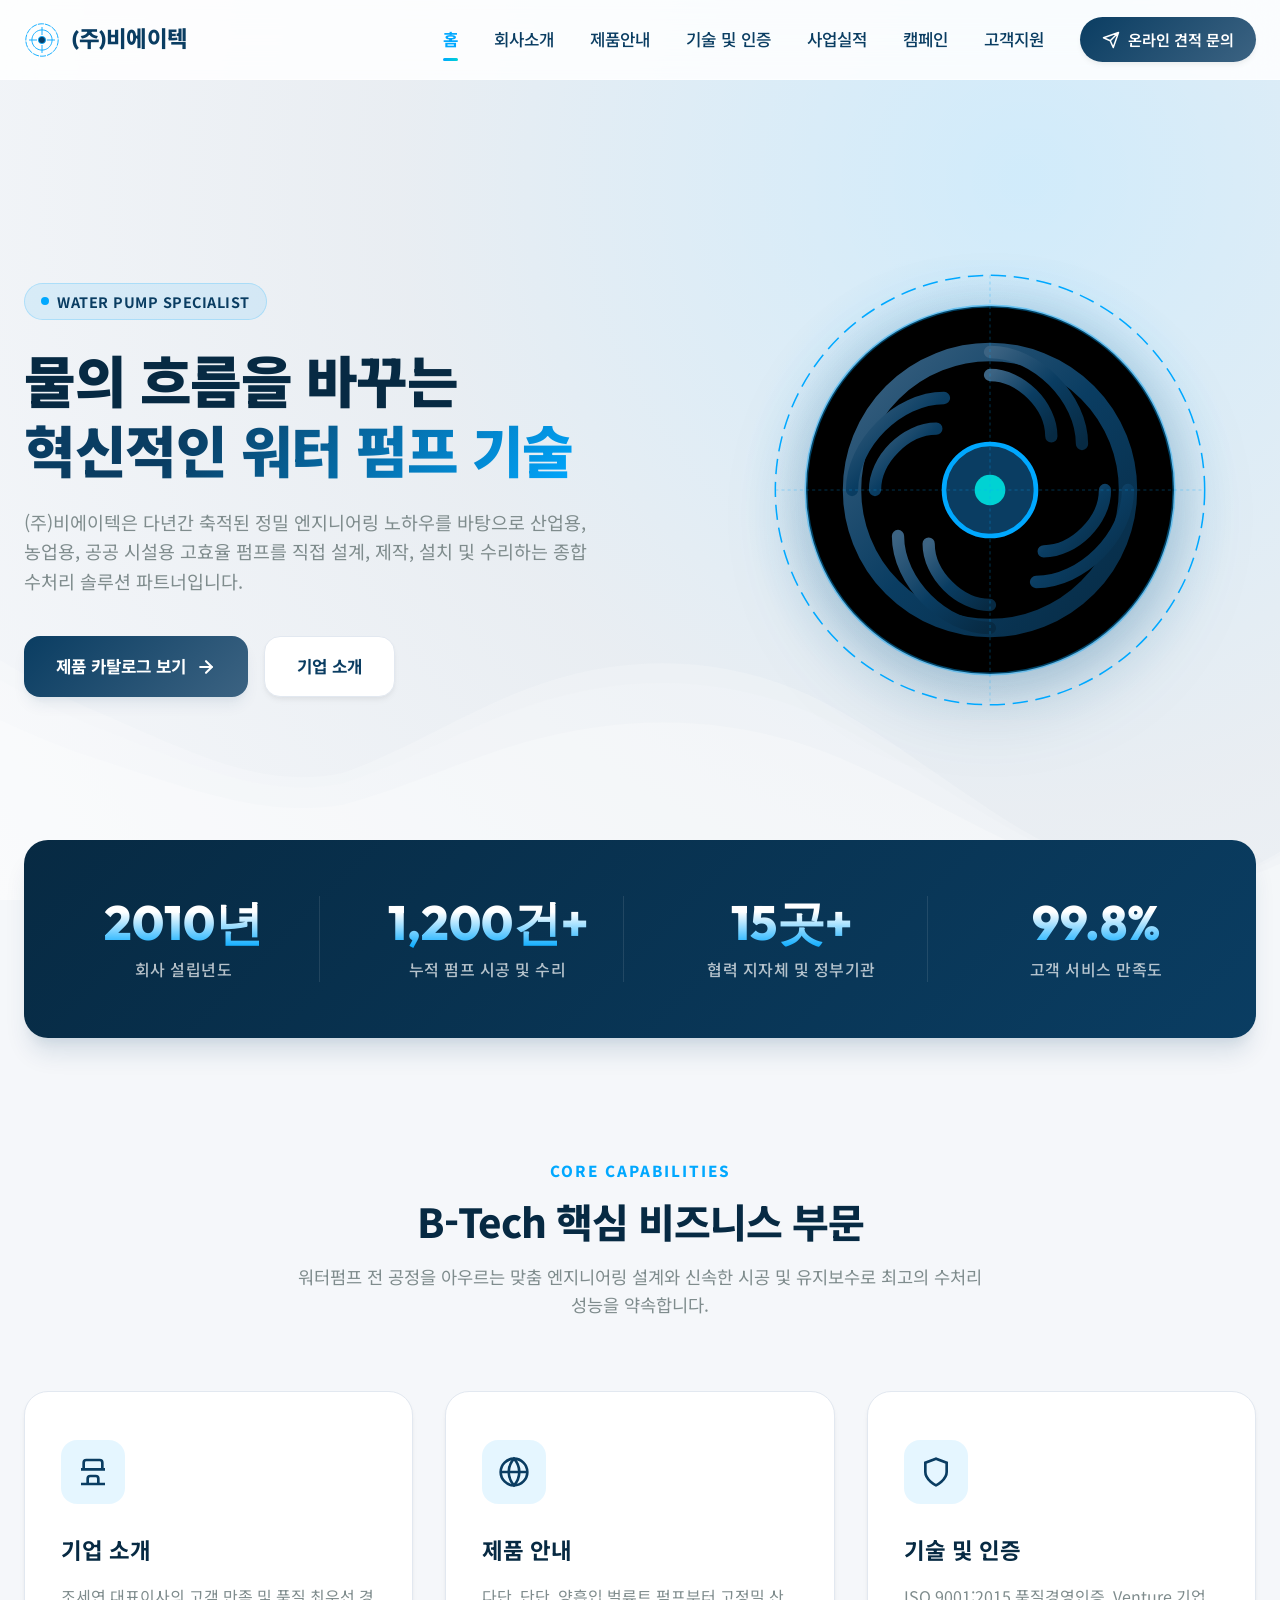
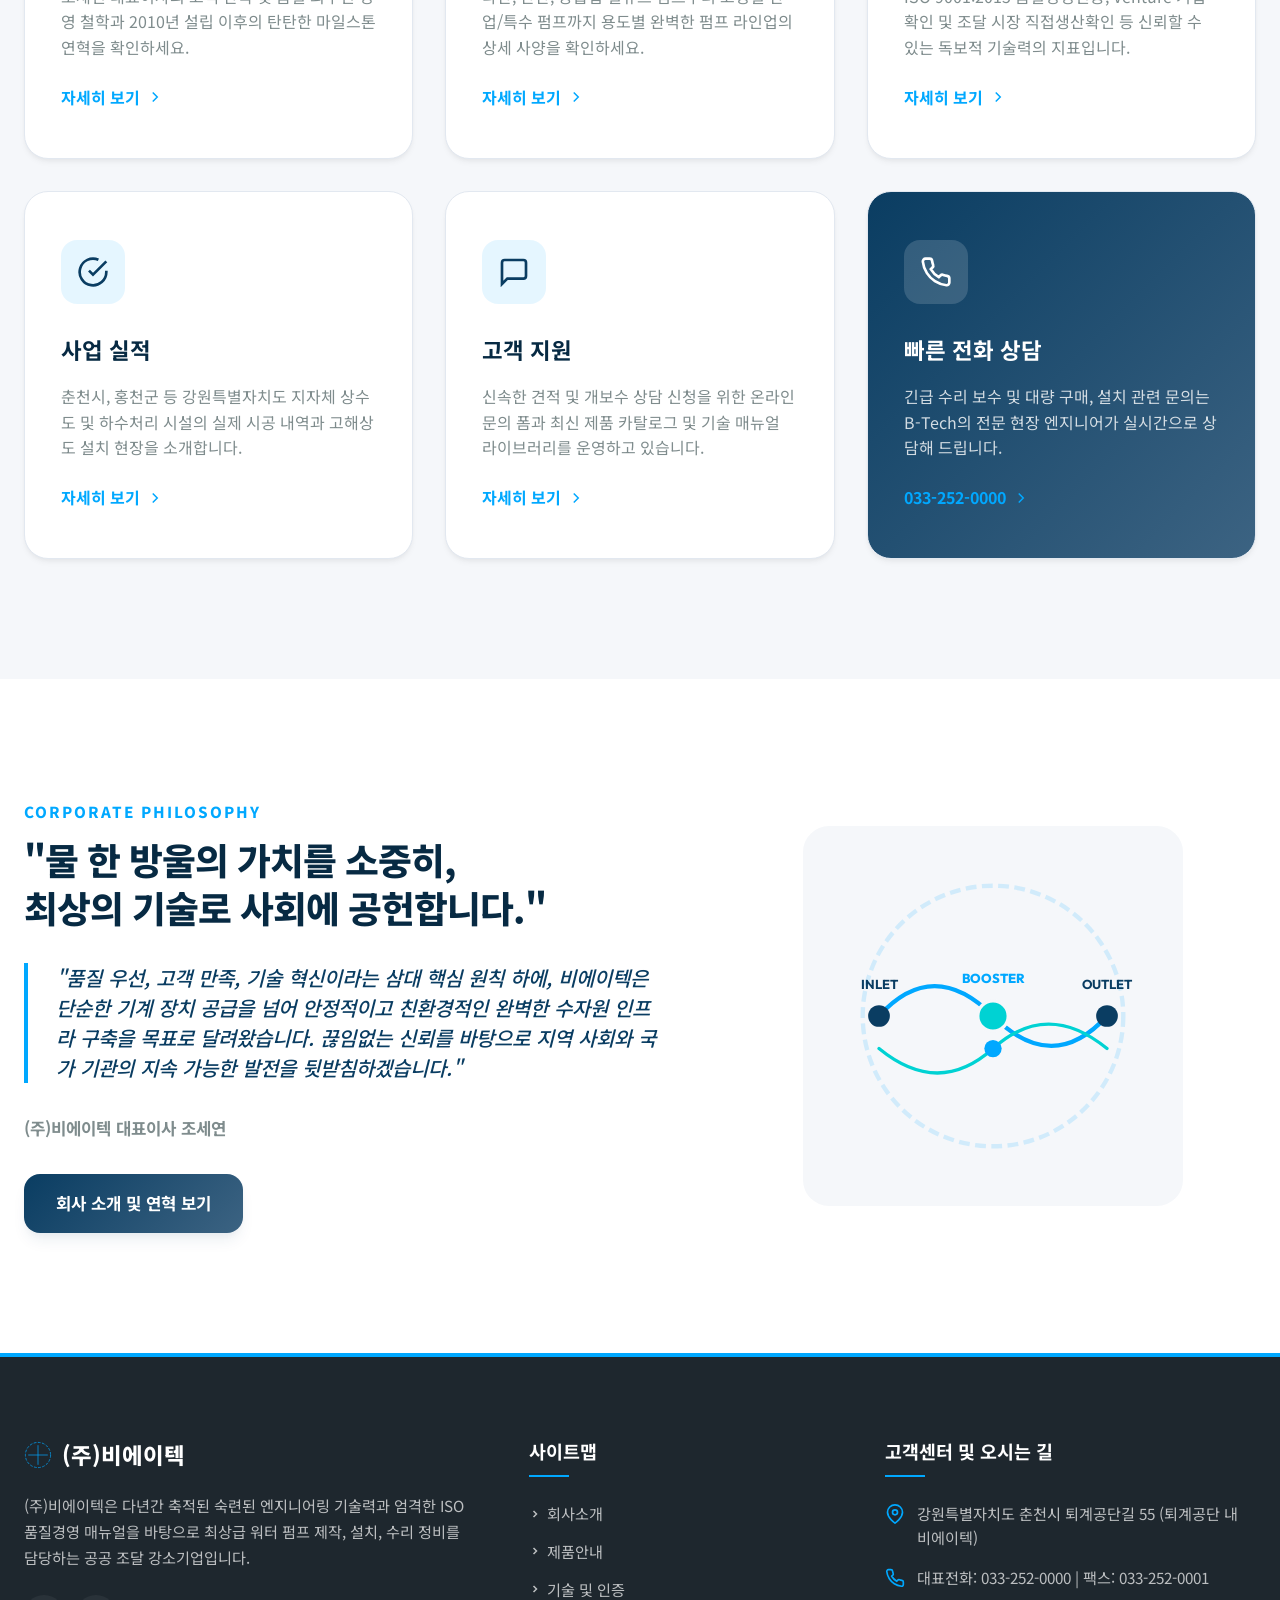
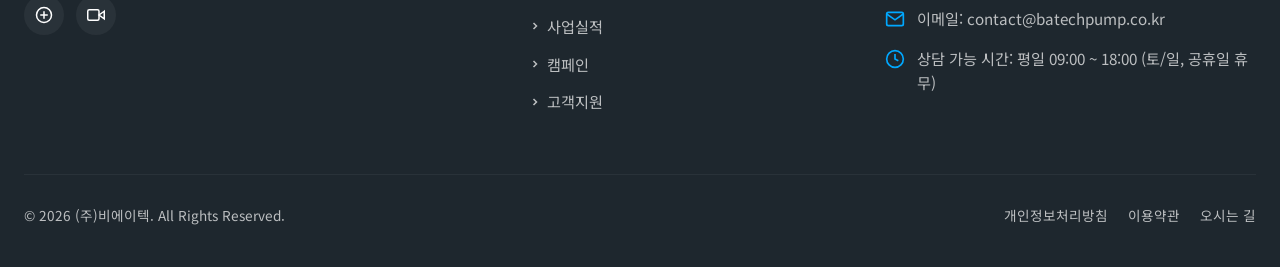
==== index.html @ 11fe3d8a "커밋" ====
<!DOCTYPE html>
<html lang="ko">
<head>
  <meta charset="UTF-8">
  <meta name="viewport" content="width=device-width, initial-scale=1.0">
  <meta name="description" content="(주)비에이텍은 워터펌프 제작, 설치, 수리 전문 기업입니다. 춘천 퇴계공단에 위치하며 최고의 기술력으로 공공기관 및 대기업에 납품합니다.">
  <title>(주)비에이텍 - 워터펌프 전문 제조, 설치 및 수리</title>
  <link rel="stylesheet" href="style.css">
  <script src="script.js" defer></script>
</head>
<body>

  <!-- --- Header / Navigation --- -->
  <header class="header" id="main-header">
    <div class="nav-container">
      <a href="index.html" class="logo" id="header-logo">
        <svg viewBox="0 0 100 100" aria-hidden="true">
          <circle cx="50" cy="50" r="45" stroke-dasharray="15 5" />
          <circle cx="50" cy="50" r="28" stroke-dasharray="5 2" />
          <path d="M50,15 L50,35 M50,65 L50,85 M15,50 L35,50 M65,50 L85,50" />
          <circle cx="50" cy="50" r="10" fill="currentColor" />
        </svg>
        <span>(주)비에이텍</span>
      </a>
      
      <nav class="nav-menu" id="header-nav-menu">
        <div class="nav-item active"><a href="index.html" class="nav-link" id="nav-home">홈</a></div>
        <div class="nav-item"><a href="company.html" class="nav-link" id="nav-company">회사소개</a></div>
        <div class="nav-item"><a href="products.html" class="nav-link" id="nav-products">제품안내</a></div>
        <div class="nav-item"><a href="technology.html" class="nav-link" id="nav-tech">기술 및 인증</a></div>
        <div class="nav-item"><a href="performance.html" class="nav-link" id="nav-perf">사업실적</a></div>
        <div class="nav-item"><a href="campaign.html" class="nav-link" id="nav-campaign">캠페인</a></div>
        <div class="nav-item"><a href="support.html" class="nav-link" id="nav-support">고객지원</a></div>
        <a href="support.html#inquiry-form-section" class="nav-cta" id="nav-cta-btn">
          <svg viewBox="0 0 24 24" width="18" height="18" fill="none" stroke="currentColor" stroke-width="2" stroke-linecap="round" stroke-linejoin="round"><path d="M22 2L11 13M22 2l-7 20-4-9-9-4 20-7z"/></svg>
          온라인 견적 문의
        </a>
      </nav>

      <button class="menu-toggle" aria-label="메뉴 열기/닫기" id="hamburger-menu">
        <span></span>
        <span></span>
        <span></span>
      </button>
    </div>
  </header>

  <!-- --- Hero Section --- -->
  <section class="hero" id="hero-banner">
    <div class="hero-bg-waves">
      <div class="wave wave1"></div>
      <div class="wave wave2"></div>
      <div class="wave wave3"></div>
    </div>
    
    <div class="hero-container">
      <div class="hero-content">
        <span class="hero-tag" id="hero-badge">Water Pump Specialist</span>
        <h1 class="hero-title" id="hero-heading">
          물의 흐름을 바꾸는<br>
          <span>혁신적인 워터 펌프 기술</span>
        </h1>
        <p class="hero-desc" id="hero-description">
          (주)비에이텍은 다년간 축적된 정밀 엔지니어링 노하우를 바탕으로 산업용, 농업용, 공공 시설용 고효율 펌프를 직접 설계, 제작, 설치 및 수리하는 종합 수처리 솔루션 파트너입니다.
        </p>
        <div class="hero-buttons">
          <a href="products.html" class="btn btn-primary" id="hero-btn-products">
            제품 카탈로그 보기
            <svg viewBox="0 0 24 24" width="20" height="20" fill="none" stroke="currentColor" stroke-width="2.5" stroke-linecap="round" stroke-linejoin="round"><line x1="5" y1="12" x2="19" y2="12"/><polyline points="12 5 19 12 12 19"/></svg>
          </a>
          <a href="company.html" class="btn btn-secondary" id="hero-btn-company">기업 소개</a>
        </div>
      </div>
      
      <div class="hero-image">
        <div class="hero-image-glow"></div>
        <!-- Premium Stylized SVG Technical Drawing of a Turbine Pump Impeller -->
        <svg class="hero-pump-3d" viewBox="0 0 300 300" id="hero-turbine-svg" aria-label="터빈 펌프 임펠러 설계도">
          <defs>
            <radialGradient id="grad1" cx="50%" cy="50%" r="50%">
              <stop offset="0%" stop-color="#00A8FF" stop-opacity="0.3" />
              <stop offset="70%" stop-color="#0A3D62" stop-opacity="0.1" />
              <stop offset="100%" stop-color="#0A3D62" stop-opacity="0" />
            </radialGradient>
            <linearGradient id="metal-grad" x1="0%" y1="0%" x2="100%" y2="100%">
              <stop offset="0%" stop-color="#3C6382" />
              <stop offset="50%" stop-color="#0A3D62" />
              <stop offset="100%" stop-color="#072A43" />
            </linearGradient>
          </defs>
          <circle cx="150" cy="150" r="140" fill="url(#grad1)" stroke="#00A8FF" stroke-width="1" stroke-dasharray="10 5" />
          <circle cx="150" cy="150" r="120" stroke="rgba(0, 168, 255, 0.4)" stroke-width="2" />
          <circle cx="150" cy="150" r="90" fill="none" stroke="url(#metal-grad)" stroke-width="12" />
          <!-- Impeller Blades -->
          <g id="blades" stroke="url(#metal-grad)" stroke-width="8" stroke-linecap="round" fill="none">
            <path d="M150,60 C180,60 210,90 210,120" />
            <path d="M240,150 C240,180 210,210 180,210" />
            <path d="M150,240 C120,240 90,210 90,180" />
            <path d="M60,150 C60,120 90,90 120,90" />
            
            <path d="M150,75 C170,75 190,95 190,115" />
            <path d="M225,150 C225,170 205,190 185,190" />
            <path d="M150,225 C130,225 110,205 110,185" />
            <path d="M75,150 C75,130 95,110 115,110" />
          </g>
          <!-- Center Shaft -->
          <circle cx="150" cy="150" r="30" fill="#0A3D62" stroke="#00A8FF" stroke-width="3" />
          <circle cx="150" cy="150" r="10" fill="#00D2D3" />
          <!-- Tech grids overlay -->
          <line x1="10" y1="150" x2="290" y2="150" stroke="rgba(0, 168, 255, 0.2)" stroke-width="1" stroke-dasharray="2 2" />
          <line x1="150" y1="10" x2="150" y2="290" stroke="rgba(0, 168, 255, 0.2)" stroke-width="1" stroke-dasharray="2 2" />
        </svg>
      </div>
    </div>
  </section>

  <!-- --- Stats Bar --- -->
  <section class="container" style="position: relative; z-index: 20;" id="stats-section">
    <div class="stats-bar" id="stats-highlight-bar">
      <div class="stat-item">
        <div class="stat-number">2010년</div>
        <div class="stat-label">회사 설립년도</div>
      </div>
      <div class="stat-item">
        <div class="stat-number">1,200건+</div>
        <div class="stat-label">누적 펌프 시공 및 수리</div>
      </div>
      <div class="stat-item">
        <div class="stat-number">15곳+</div>
        <div class="stat-label">협력 지자체 및 정부기관</div>
      </div>
      <div class="stat-item">
        <div class="stat-number">99.8%</div>
        <div class="stat-label">고객 서비스 만족도</div>
      </div>
    </div>
  </section>

  <!-- --- Services Highlight Section --- -->
  <section class="section section-light" id="services-highlight">
    <div class="container">
      <div class="section-header">
        <span class="section-subtitle" id="services-subtitle">Core Capabilities</span>
        <h2 class="section-title" id="services-title">B-Tech 핵심 비즈니스 부문</h2>
        <p class="section-desc" id="services-desc">워터펌프 전 공정을 아우르는 맞춤 엔지니어링 설계와 신속한 시공 및 유지보수로 최고의 수처리 성능을 약속합니다.</p>
      </div>
      
      <div class="feature-grid" id="services-grid">
        <!-- Feature 1: Company -->
        <div class="feature-card" id="feat-company">
          <div class="feature-icon-wrapper">
            <svg viewBox="0 0 24 24"><path d="M3 21h18M3 10h18M5 10V5a2 2 0 0 1 2-2h10a2 2 0 0 1 2 2v5M8 21v-4a2 2 0 0 1 2-2h4a2 2 0 0 1 2 2v4"/></svg>
          </div>
          <h3 class="feature-card-title">기업 소개</h3>
          <p class="feature-card-desc">조세연 대표이사의 고객 만족 및 품질 최우선 경영 철학과 2010년 설립 이후의 탄탄한 마일스톤 연혁을 확인하세요.</p>
          <a href="company.html" class="feature-card-link">자세히 보기 <svg viewBox="0 0 24 24"><polyline points="9 18 15 12 9 6"/></svg></a>
        </div>

        <!-- Feature 2: Products -->
        <div class="feature-card" id="feat-products">
          <div class="feature-icon-wrapper">
            <svg viewBox="0 0 24 24"><circle cx="12" cy="12" r="10"/><path d="M12 2a15.3 15.3 0 0 1 4 10 15.3 15.3 0 0 1-4 10 15.3 15.3 0 0 1-4-10 15.3 15.3 0 0 1 4-10zM2 12h20"/></svg>
          </div>
          <h3 class="feature-card-title">제품 안내</h3>
          <p class="feature-card-desc">다단, 단단, 양흡입 벌류트 펌프부터 고정밀 산업/특수 펌프까지 용도별 완벽한 펌프 라인업의 상세 사양을 확인하세요.</p>
          <a href="products.html" class="feature-card-link">자세히 보기 <svg viewBox="0 0 24 24"><polyline points="9 18 15 12 9 6"/></svg></a>
        </div>

        <!-- Feature 3: Technology -->
        <div class="feature-card" id="feat-tech">
          <div class="feature-icon-wrapper">
            <svg viewBox="0 0 24 24"><path d="M12 22s8-4 8-10V5l-8-3-8 3v7c0 6 8 10 8 10z"/></svg>
          </div>
          <h3 class="feature-card-title">기술 및 인증</h3>
          <p class="feature-card-desc">ISO 9001:2015 품질경영인증, Venture 기업 확인 및 조달 시장 직접생산확인 등 신뢰할 수 있는 독보적 기술력의 지표입니다.</p>
          <a href="technology.html" class="feature-card-link">자세히 보기 <svg viewBox="0 0 24 24"><polyline points="9 18 15 12 9 6"/></svg></a>
        </div>

        <!-- Feature 4: Performance -->
        <div class="feature-card" id="feat-perf">
          <div class="feature-icon-wrapper">
            <svg viewBox="0 0 24 24"><path d="M22 11.08V12a10 10 0 1 1-5.93-9.14"/><polyline points="22 4 12 14.01 9 11.01"/></svg>
          </div>
          <h3 class="feature-card-title">사업 실적</h3>
          <p class="feature-card-desc">춘천시, 홍천군 등 강원특별자치도 지자체 상수도 및 하수처리 시설의 실제 시공 내역과 고해상도 설치 현장을 소개합니다.</p>
          <a href="performance.html" class="feature-card-link">자세히 보기 <svg viewBox="0 0 24 24"><polyline points="9 18 15 12 9 6"/></svg></a>
        </div>

        <!-- Feature 5: Support -->
        <div class="feature-card" id="feat-support">
          <div class="feature-icon-wrapper">
            <svg viewBox="0 0 24 24"><path d="M21 15a2 2 0 0 1-2 2H7l-4 4V5a2 2 0 0 1 2-2h14a2 2 0 0 1 2 2z"/></svg>
          </div>
          <h3 class="feature-card-title">고객 지원</h3>
          <p class="feature-card-desc">신속한 견적 및 개보수 상담 신청을 위한 온라인 문의 폼과 최신 제품 카탈로그 및 기술 매뉴얼 라이브러리를 운영하고 있습니다.</p>
          <a href="support.html" class="feature-card-link">자세히 보기 <svg viewBox="0 0 24 24"><polyline points="9 18 15 12 9 6"/></svg></a>
        </div>

        <!-- Feature 6: Quick Call -->
        <div class="feature-card" style="background: linear-gradient(135deg, var(--primary-color) 0%, var(--primary-light) 100%); color: var(--text-light);" id="feat-quick-call">
          <div class="feature-icon-wrapper" style="background-color: rgba(255, 255, 255, 0.15); color: var(--text-light);">
            <svg viewBox="0 0 24 24"><path d="M22 16.92v3a2 2 0 0 1-2.18 2 19.79 19.79 0 0 1-8.63-3.07 19.5 19.5 0 0 1-6-6 19.79 19.79 0 0 1-3.07-8.67A2 2 0 0 1 4.11 2h3a2 2 0 0 1 2 1.72 12.84 12.84 0 0 0 .7 2.81 2 2 0 0 1-.45 2.11L8.09 9.91a16 16 0 0 0 6 6l1.27-1.27a2 2 0 0 1 2.11-.45 12.84 12.84 0 0 0 2.81.7A2 2 0 0 1 22 16.92z"/></svg>
          </div>
          <h3 class="feature-card-title" style="color: var(--text-light);">빠른 전화 상담</h3>
          <p class="feature-card-desc" style="color: rgba(255, 255, 255, 0.8);">긴급 수리 보수 및 대량 구매, 설치 관련 문의는 B-Tech의 전문 현장 엔지니어가 실시간으로 상담해 드립니다.</p>
          <a href="tel:033-252-0000" class="feature-card-link" style="color: var(--accent-color);">033-252-0000 <svg viewBox="0 0 24 24"><polyline points="9 18 15 12 9 6"/></svg></a>
        </div>
      </div>
    </div>
  </section>

  <!-- --- Corporate Philosophy Banner --- -->
  <section class="section section-white" id="philosophy-section">
    <div class="container">
      <div class="company-intro-grid">
        <div class="intro-content">
          <span class="section-subtitle" style="text-align: left;" id="philosophy-subtitle">Corporate Philosophy</span>
          <h2 class="section-title" style="text-align: left; font-size: 2.3rem; margin-bottom: 24px;" id="philosophy-title">
            "물 한 방울의 가치를 소중히,<br>최상의 기술로 사회에 공헌합니다."
          </h2>
          <p class="ceo-message" id="philosophy-quote">
            "품질 우선, 고객 만족, 기술 혁신이라는 삼대 핵심 원칙 하에, 비에이텍은 단순한 기계 장치 공급을 넘어 안정적이고 친환경적인 완벽한 수자원 인프라 구축을 목표로 달려왔습니다. 끊임없는 신뢰를 바탕으로 지역 사회와 국가 기관의 지속 가능한 발전을 뒷받침하겠습니다."
          </p>
          <p style="color: var(--text-muted); font-size: 1.05rem; margin-bottom: 32px;" id="philosophy-author">
            <strong>(주)비에이텍 대표이사 조세연</strong>
          </p>
          <a href="company.html" class="btn btn-primary" id="philosophy-btn">회사 소개 및 연혁 보기</a>
        </div>
        <div class="intro-visual" style="display: flex; justify-content: center; position: relative;">
          <!-- Stylized Water Treatment Diagram -->
          <svg viewBox="0 0 350 350" style="width: 100%; max-width: 380px; height: auto;" id="philosophy-visual-svg">
            <rect width="350" height="350" rx="24" fill="var(--bg-color)" />
            <circle cx="175" cy="175" r="120" fill="none" stroke="rgba(0, 168, 255, 0.15)" stroke-width="4" stroke-dasharray="10 5" />
            
            <!-- Custom Fluid SVG nodes showing water flow -->
            <path d="M70,175 Q120,120 175,175 T280,175" fill="none" stroke="var(--accent-color)" stroke-width="4" stroke-linecap="round" />
            <path d="M70,205 Q125,250 175,205 T280,205" fill="none" stroke="var(--secondary-color)" stroke-width="3" stroke-linecap="round" />
            
            <!-- Nodes representing Water cycle and Pressure system -->
            <circle cx="70" cy="175" r="10" fill="var(--primary-color)" />
            <circle cx="175" cy="175" r="14" fill="#00D2D3" stroke="var(--bg-color)" stroke-width="3" />
            <circle cx="280" cy="175" r="10" fill="var(--primary-color)" />
            <circle cx="175" cy="205" r="8" fill="var(--accent-color)" />

            <!-- Labels in graphic -->
            <text x="70" y="150" font-family="'Outfit', sans-serif" font-size="12" fill="var(--primary-color)" font-weight="700" text-anchor="middle">INLET</text>
            <text x="175" y="145" font-family="'Outfit', sans-serif" font-size="12" fill="var(--accent-color)" font-weight="800" text-anchor="middle">BOOSTER</text>
            <text x="280" y="150" font-family="'Outfit', sans-serif" font-size="12" fill="var(--primary-color)" font-weight="700" text-anchor="middle">OUTLET</text>
          </svg>
        </div>
      </div>
    </div>
  </section>

  <!-- --- Footer --- -->
  <footer class="footer" id="main-footer">
    <div class="container">
      <div class="footer-grid">
        <!-- Col 1: About B-Tech -->
        <div class="footer-info-col" id="footer-about">
          <h3>
            <svg viewBox="0 0 100 100">
              <circle cx="50" cy="50" r="45" stroke-dasharray="10 5" />
              <path d="M50,15 L50,85 M15,50 L85,50" />
            </svg>
            (주)비에이텍
          </h3>
          <p>
            (주)비에이텍은 다년간 축적된 숙련된 엔지니어링 기술력과 엄격한 ISO 품질경영 매뉴얼을 바탕으로 최상급 워터 펌프 제작, 설치, 수리 정비를 담당하는 공공 조달 강소기업입니다.
          </p>
          <div class="footer-socials" id="footer-social-links">
            <a href="#" class="footer-social-btn" aria-label="블로그"><svg viewBox="0 0 24 24"><path d="M2 12a10 10 0 1 1 10 10A10 10 0 0 1 2 12zm10-5v10m-5-5h10"/></svg></a>
            <a href="#" class="footer-social-btn" aria-label="유튜브"><svg viewBox="0 0 24 24"><polygon points="23 7 16 12 23 17 23 7"/><rect x="1" y="5" width="15" height="14" rx="2" ry="2"/></svg></a>
          </div>
        </div>

        <!-- Col 2: Navigation Links -->
        <div class="footer-links-col" id="footer-sitemap">
          <h4>사이트맵</h4>
          <ul class="footer-links-list">
            <li><a href="company.html"><svg viewBox="0 0 24 24" width="12" height="12" fill="none" stroke="currentColor" stroke-width="3"><polyline points="9 18 15 12 9 6"/></svg>회사소개</a></li>
            <li><a href="products.html"><svg viewBox="0 0 24 24" width="12" height="12" fill="none" stroke="currentColor" stroke-width="3"><polyline points="9 18 15 12 9 6"/></svg>제품안내</a></li>
            <li><a href="technology.html"><svg viewBox="0 0 24 24" width="12" height="12" fill="none" stroke="currentColor" stroke-width="3"><polyline points="9 18 15 12 9 6"/></svg>기술 및 인증</a></li>
            <li><a href="performance.html"><svg viewBox="0 0 24 24" width="12" height="12" fill="none" stroke="currentColor" stroke-width="3"><polyline points="9 18 15 12 9 6"/></svg>사업실적</a></li>
            <li><a href="campaign.html"><svg viewBox="0 0 24 24" width="12" height="12" fill="none" stroke="currentColor" stroke-width="3"><polyline points="9 18 15 12 9 6"/></svg>캠페인</a></li>
            <li><a href="support.html"><svg viewBox="0 0 24 24" width="12" height="12" fill="none" stroke="currentColor" stroke-width="3"><polyline points="9 18 15 12 9 6"/></svg>고객지원</a></li>
          </ul>
        </div>

        <!-- Col 3: Contact Info -->
        <div class="footer-contact-col" id="footer-contact-details">
          <h4>고객센터 및 오시는 길</h4>
          <div class="footer-contact-details">
            <div class="footer-contact-item">
              <svg viewBox="0 0 24 24"><path d="M21 10c0 7-9 13-9 13s-9-6-9-13a9 9 0 0 1 18 0z"/><circle cx="12" cy="10" r="3"/></svg>
              <span>강원특별자치도 춘천시 퇴계공단길 55 (퇴계공단 내 비에이텍)</span>
            </div>
            <div class="footer-contact-item">
              <svg viewBox="0 0 24 24"><path d="M22 16.92v3a2 2 0 0 1-2.18 2 19.79 19.79 0 0 1-8.63-3.07 19.5 19.5 0 0 1-6-6 19.79 19.79 0 0 1-3.07-8.67A2 2 0 0 1 4.11 2h3a2 2 0 0 1 2 1.72 12.84 12.84 0 0 0 .7 2.81 2 2 0 0 1-.45 2.11L8.09 9.91a16 16 0 0 0 6 6l1.27-1.27a2 2 0 0 1 2.11-.45 12.84 12.84 0 0 0 2.81.7A2 2 0 0 1 22 16.92z"/></svg>
              <span>대표전화: 033-252-0000 | 팩스: 033-252-0001</span>
            </div>
            <div class="footer-contact-item">
              <svg viewBox="0 0 24 24"><path d="M4 4h16c1.1 0 2 .9 2 2v12c0 1.1-.9 2-2 2H4c-1.1 0-2-.9-2-2V6c0-1.1.9-2 2-2z"/><polyline points="22,6 12,13 2,6"/></svg>
              <span>이메일: contact@batechpump.co.kr</span>
            </div>
            <div class="footer-contact-item">
              <svg viewBox="0 0 24 24"><circle cx="12" cy="12" r="10"/><polyline points="12 6 12 12 16 14"/></svg>
              <span>상담 가능 시간: 평일 09:00 ~ 18:00 (토/일, 공휴일 휴무)</span>
            </div>
          </div>
        </div>
      </div>

      <div class="footer-bottom" id="footer-base">
        <div>&copy; 2026 (주)비에이텍. All Rights Reserved.</div>
        <div class="footer-bottom-links">
          <a href="#">개인정보처리방침</a>
          <a href="#">이용약관</a>
          <a href="company.html#location-section">오시는 길</a>
        </div>
      </div>
    </div>
  </footer>

</body>
</html>
---- style.css ----
@import url('https://fonts.googleapis.com/css2?family=Noto+Sans+KR:wght@300;400;500;700;900&family=Outfit:wght@300;400;500;600;700;800&display=swap');

/* --- Design Tokens --- */
:root {
  --primary-color: #0A3D62;      /* Deep Ocean Blue */
  --primary-light: #3C6382;      /* Calm Blue */
  --primary-dark: #072A43;       /* Midnight Abyss Blue */
  --accent-color: #00A8FF;       /* Electric Water Cyan */
  --accent-glow: rgba(0, 168, 255, 0.2);
  --secondary-color: #00D2D3;    /* Cool Turquoise */
  --bg-color: #F5F7FA;           /* Pure Soft Gray-White */
  --bg-white: #FFFFFF;
  --bg-dark: #1E272E;            /* Dark Slate Footer */
  --text-main: #2C3E50;          /* Deep Navy Text */
  --text-muted: #7F8C8D;         /* Slate Gray */
  --text-light: #FFFFFF;
  --border-color: #E2E8F0;       /* Soft border */
  
  --radius-sm: 8px;
  --radius-md: 16px;
  --radius-lg: 24px;
  --radius-full: 9999px;

  --shadow-sm: 0 4px 6px -1px rgba(0, 0, 0, 0.05), 0 2px 4px -1px rgba(0, 0, 0, 0.03);
  --shadow-md: 0 10px 15px -3px rgba(10, 61, 98, 0.08), 0 4px 6px -2px rgba(10, 61, 98, 0.04);
  --shadow-lg: 0 20px 25px -5px rgba(10, 61, 98, 0.12), 0 10px 10px -5px rgba(10, 61, 98, 0.06);
  --shadow-glow: 0 0 20px rgba(0, 168, 255, 0.4);

  --font-sans: 'Noto Sans KR', 'Outfit', -apple-system, BlinkMacSystemFont, "Segoe UI", Roboto, sans-serif;
  --transition-smooth: all 0.4s cubic-bezier(0.16, 1, 0.3, 1);
  --transition-fast: all 0.2s ease;
}

/* --- Base & Reset --- */
* {
  margin: 0;
  padding: 0;
  box-sizing: border-box;
}

html {
  scroll-behavior: smooth;
  font-size: 16px;
  -webkit-font-smoothing: antialiased;
}

body {
  font-family: var(--font-sans);
  background-color: var(--bg-color);
  color: var(--text-main);
  line-height: 1.6;
  overflow-x: hidden;
}

a {
  text-decoration: none;
  color: inherit;
  transition: var(--transition-fast);
}

button, input, select, textarea {
  font-family: inherit;
}

ul {
  list-style: none;
}

/* --- Header / Navigation --- */
.header {
  position: fixed;
  top: 0;
  left: 0;
  width: 100%;
  height: 80px;
  background-color: rgba(255, 255, 255, 0.85);
  backdrop-filter: blur(20px);
  -webkit-backdrop-filter: blur(20px);
  border-bottom: 1px solid rgba(255, 255, 255, 0.4);
  z-index: 1000;
  display: flex;
  align-items: center;
  transition: var(--transition-smooth);
}

.header.scrolled {
  height: 70px;
  background-color: rgba(255, 255, 255, 0.95);
  box-shadow: var(--shadow-sm);
  border-bottom-color: var(--border-color);
}

.nav-container {
  width: 100%;
  max-width: 1280px;
  margin: 0 auto;
  padding: 0 24px;
  display: flex;
  justify-content: space-between;
  align-items: center;
}

.logo {
  display: flex;
  align-items: center;
  gap: 12px;
  font-weight: 800;
  font-size: 1.4rem;
  color: var(--primary-color);
  font-family: 'Outfit', 'Noto Sans KR', sans-serif;
  letter-spacing: -0.5px;
}

.logo svg {
  width: 36px;
  height: 36px;
  fill: none;
  stroke: var(--accent-color);
  stroke-width: 2.5;
  stroke-linecap: round;
  stroke-linejoin: round;
  animation: rotateSlow 15s linear infinite;
}

@keyframes rotateSlow {
  0% { transform: rotate(0deg); }
  100% { transform: rotate(360deg); }
}

.nav-menu {
  display: flex;
  gap: 36px;
  align-items: center;
}

.nav-item {
  position: relative;
}

.nav-link {
  font-weight: 500;
  font-size: 1.05rem;
  color: var(--primary-color);
  padding: 8px 0;
  display: block;
}

.nav-link::after {
  content: '';
  position: absolute;
  bottom: 0;
  left: 0;
  width: 0;
  height: 3px;
  background: linear-gradient(90deg, var(--accent-color), var(--secondary-color));
  border-radius: var(--radius-full);
  transition: var(--transition-smooth);
}

.nav-link:hover {
  color: var(--accent-color);
}

.nav-link:hover::after,
.nav-item.active .nav-link::after {
  width: 100%;
}

.nav-item.active .nav-link {
  color: var(--accent-color);
  font-weight: 700;
}

.nav-cta {
  background: linear-gradient(135deg, var(--primary-color) 0%, var(--primary-light) 100%);
  color: var(--text-light);
  padding: 10px 22px;
  border-radius: var(--radius-full);
  font-weight: 600;
  font-size: 0.95rem;
  box-shadow: var(--shadow-sm);
  display: flex;
  align-items: center;
  gap: 8px;
}

.nav-cta:hover {
  background: linear-gradient(135deg, var(--accent-color) 0%, var(--secondary-color) 100%);
  box-shadow: var(--shadow-glow);
  transform: translateY(-2px);
}

.menu-toggle {
  display: none;
  background: none;
  border: none;
  cursor: pointer;
  width: 32px;
  height: 32px;
  position: relative;
  z-index: 1001;
}

.menu-toggle span {
  display: block;
  width: 100%;
  height: 3px;
  background-color: var(--primary-color);
  margin: 6px 0;
  transition: var(--transition-fast);
  border-radius: var(--radius-full);
}

/* --- Hero Banner Section --- */
.hero {
  position: relative;
  width: 100%;
  min-height: 100vh;
  padding-top: 80px;
  background: radial-gradient(circle at 80% 20%, rgba(0, 168, 255, 0.15) 0%, rgba(10, 61, 98, 0.05) 50%, var(--bg-color) 100%);
  display: flex;
  align-items: center;
  overflow: hidden;
}

.hero-bg-waves {
  position: absolute;
  bottom: 0;
  left: 0;
  width: 100%;
  height: 100%;
  z-index: 1;
  pointer-events: none;
  opacity: 0.6;
}

.wave {
  position: absolute;
  bottom: 0;
  left: 0;
  width: 200%;
  height: 200px;
  background: url("data:image/svg+xml,%3Csvg xmlns='http://www.w3.org/2000/svg' viewBox='0 0 1200 120' preserveAspectRatio='none'%3E%3Cpath d='M321.39,56.44c58-10.79,114.16-30.13,172-41.86,82.39-16.72,168.19-17.73,250.45-.39C823.78,31,906.67,72,985.66,92.83c70.05,18.48,146.53,26.09,214.34,3V120H0V0C26.9,8.75,57.05,18.3,90.3,25.79,177,45.42,244,65.34,321.39,56.44Z' fill='%23ffffff' opacity='0.7'/%3E%3C/svg%3E") repeat-x;
  background-size: 50% 100%;
  animation: waveAnimation 20s linear infinite;
}

.wave.wave1 {
  animation-duration: 25s;
  opacity: 0.5;
  height: 240px;
}

.wave.wave2 {
  animation-duration: 18s;
  animation-direction: reverse;
  opacity: 0.3;
  height: 220px;
}

.wave.wave3 {
  animation-duration: 12s;
  opacity: 0.8;
  height: 180px;
}

@keyframes waveAnimation {
  0% { transform: translateX(0); }
  100% { transform: translateX(-50%); }
}

.hero-container {
  width: 100%;
  max-width: 1280px;
  margin: 0 auto;
  padding: 40px 24px;
  display: grid;
  grid-template-columns: 1.1fr 0.9fr;
  align-items: center;
  gap: 48px;
  position: relative;
  z-index: 2;
}

.hero-content {
  animation: fadeInUp 1s cubic-bezier(0.16, 1, 0.3, 1);
}

.hero-tag {
  display: inline-flex;
  align-items: center;
  gap: 8px;
  background-color: rgba(0, 168, 255, 0.1);
  color: var(--primary-color);
  font-weight: 700;
  font-size: 0.9rem;
  padding: 6px 16px;
  border-radius: var(--radius-full);
  margin-bottom: 24px;
  border: 1px solid rgba(0, 168, 255, 0.2);
  text-transform: uppercase;
  letter-spacing: 0.5px;
}

.hero-tag::before {
  content: '';
  display: inline-block;
  width: 8px;
  height: 8px;
  background-color: var(--accent-color);
  border-radius: 50%;
  animation: pulse 1.5s infinite;
}

@keyframes pulse {
  0% { transform: scale(0.9); opacity: 0.6; }
  50% { transform: scale(1.3); opacity: 1; }
  100% { transform: scale(0.9); opacity: 0.6; }
}

.hero-title {
  font-size: 3.5rem;
  font-weight: 900;
  line-height: 1.25;
  color: var(--primary-dark);
  margin-bottom: 24px;
  letter-spacing: -1.5px;
}

.hero-title span {
  background: linear-gradient(135deg, var(--primary-color) 30%, var(--accent-color) 100%);
  -webkit-background-clip: text;
  -webkit-text-fill-color: transparent;
}

.hero-desc {
  font-size: 1.15rem;
  color: var(--text-muted);
  margin-bottom: 40px;
  max-width: 580px;
}

.hero-buttons {
  display: flex;
  gap: 16px;
}

.btn {
  display: inline-flex;
  align-items: center;
  justify-content: center;
  gap: 10px;
  padding: 16px 32px;
  font-size: 1.05rem;
  font-weight: 700;
  border-radius: var(--radius-md);
  transition: var(--transition-smooth);
  cursor: pointer;
  border: none;
}

.btn-primary {
  background: linear-gradient(135deg, var(--primary-color) 0%, var(--primary-light) 100%);
  color: var(--text-light);
  box-shadow: var(--shadow-md);
}

.btn-primary:hover {
  background: linear-gradient(135deg, var(--accent-color) 0%, var(--secondary-color) 100%);
  box-shadow: var(--shadow-glow);
  transform: translateY(-3px);
}

.btn-secondary {
  background-color: var(--bg-white);
  color: var(--primary-color);
  border: 1px solid var(--border-color);
  box-shadow: var(--shadow-sm);
}

.btn-secondary:hover {
  background-color: var(--bg-color);
  border-color: var(--primary-light);
  transform: translateY(-3px);
}

.hero-image {
  position: relative;
  display: flex;
  justify-content: center;
  align-items: center;
  animation: fadeIn 1.2s ease-out;
}

.hero-image-glow {
  position: absolute;
  width: 100%;
  height: 100%;
  background: radial-gradient(circle, rgba(0, 168, 255, 0.25) 0%, rgba(255, 255, 255, 0) 70%);
  z-index: 1;
}

.hero-pump-3d {
  width: 100%;
  max-width: 460px;
  height: auto;
  z-index: 2;
  filter: drop-shadow(0 25px 35px rgba(10, 61, 98, 0.2));
  animation: float 6s ease-in-out infinite;
}

@keyframes float {
  0% { transform: translateY(0px) rotate(0deg); }
  50% { transform: translateY(-15px) rotate(1deg); }
  100% { transform: translateY(0px) rotate(0deg); }
}

@keyframes fadeInUp {
  from {
    opacity: 0;
    transform: translateY(30px);
  }
  to {
    opacity: 1;
    transform: translateY(0);
  }
}

@keyframes fadeIn {
  from { opacity: 0; }
  to { opacity: 1; }
}

/* --- Section Global Layouts --- */
.section {
  padding: 120px 0;
  position: relative;
}

.section-white {
  background-color: var(--bg-white);
}

.section-light {
  background-color: var(--bg-color);
}

.container {
  width: 100%;
  max-width: 1280px;
  margin: 0 auto;
  padding: 0 24px;
}

.section-header {
  text-align: center;
  max-width: 700px;
  margin: 0 auto 72px;
}

.section-subtitle {
  color: var(--accent-color);
  font-weight: 800;
  font-size: 0.95rem;
  letter-spacing: 2px;
  text-transform: uppercase;
  margin-bottom: 12px;
  display: block;
}

.section-title {
  font-size: 2.5rem;
  font-weight: 800;
  color: var(--primary-dark);
  letter-spacing: -1px;
  line-height: 1.3;
}

.section-desc {
  margin-top: 16px;
  font-size: 1.1rem;
  color: var(--text-muted);
}

/* --- Feature Overview Grid (on Index) --- */
.feature-grid {
  display: grid;
  grid-template-columns: repeat(3, 1fr);
  gap: 32px;
}

.feature-card {
  background-color: var(--bg-white);
  border-radius: var(--radius-lg);
  padding: 48px 36px;
  border: 1px solid var(--border-color);
  box-shadow: var(--shadow-sm);
  transition: var(--transition-smooth);
  position: relative;
  overflow: hidden;
}

.feature-card::before {
  content: '';
  position: absolute;
  top: 0;
  left: 0;
  width: 100%;
  height: 4px;
  background: linear-gradient(90deg, var(--primary-color), var(--accent-color));
  opacity: 0;
  transition: var(--transition-smooth);
}

.feature-card:hover {
  transform: translateY(-10px);
  box-shadow: var(--shadow-lg);
  border-color: transparent;
}

.feature-card:hover::before {
  opacity: 1;
}

.feature-icon-wrapper {
  width: 64px;
  height: 64px;
  border-radius: var(--radius-md);
  background-color: rgba(0, 168, 255, 0.1);
  display: flex;
  align-items: center;
  justify-content: center;
  margin-bottom: 28px;
  color: var(--primary-color);
  transition: var(--transition-smooth);
}

.feature-card:hover .feature-icon-wrapper {
  background-color: var(--primary-color);
  color: var(--text-light);
  transform: scale(1.1);
}

.feature-icon-wrapper svg {
  width: 32px;
  height: 32px;
  fill: none;
  stroke: currentColor;
  stroke-width: 2;
}

.feature-card-title {
  font-size: 1.4rem;
  font-weight: 700;
  color: var(--primary-dark);
  margin-bottom: 16px;
}

.feature-card-desc {
  color: var(--text-muted);
  font-size: 1rem;
  margin-bottom: 24px;
  min-height: 72px;
}

.feature-card-link {
  font-weight: 700;
  color: var(--accent-color);
  display: inline-flex;
  align-items: center;
  gap: 6px;
}

.feature-card-link svg {
  width: 18px;
  height: 18px;
  fill: none;
  stroke: currentColor;
  stroke-width: 2;
  transition: var(--transition-fast);
}

.feature-card:hover .feature-card-link svg {
  transform: translateX(4px);
}

/* --- Stats Highlight Bar --- */
.stats-bar {
  background: linear-gradient(135deg, var(--primary-dark) 0%, var(--primary-color) 100%);
  color: var(--text-light);
  border-radius: var(--radius-lg);
  padding: 56px 24px;
  margin-top: -60px;
  position: relative;
  z-index: 10;
  box-shadow: var(--shadow-lg);
  display: grid;
  grid-template-columns: repeat(4, 1fr);
  text-align: center;
  gap: 32px;
}

.stat-item {
  border-right: 1px solid rgba(255, 255, 255, 0.1);
}

.stat-item:last-child {
  border-right: none;
}

.stat-number {
  font-family: 'Outfit', sans-serif;
  font-size: 3rem;
  font-weight: 800;
  line-height: 1.1;
  background: linear-gradient(180deg, var(--text-light) 30%, var(--accent-color) 100%);
  -webkit-background-clip: text;
  -webkit-text-fill-color: transparent;
  margin-bottom: 8px;
}

.stat-label {
  font-size: 1rem;
  font-weight: 500;
  color: rgba(255, 255, 255, 0.7);
  letter-spacing: 0.5px;
}

/* --- COMPANY PAGE SPECIFIC --- */
.company-intro-grid {
  display: grid;
  grid-template-columns: 1.1fr 0.9fr;
  gap: 64px;
  align-items: center;
}

.ceo-message {
  border-left: 4px solid var(--accent-color);
  padding-left: 28px;
  margin: 32px 0;
  font-size: 1.25rem;
  font-weight: 500;
  font-style: italic;
  color: var(--primary-color);
  line-height: 1.5;
}

.company-profile-card {
  background-color: var(--bg-white);
  border-radius: var(--radius-lg);
  padding: 40px;
  box-shadow: var(--shadow-md);
  border: 1px solid var(--border-color);
}

.table-overview {
  width: 100%;
  border-collapse: collapse;
}

.table-overview tr {
  border-bottom: 1px solid var(--border-color);
}

.table-overview tr:last-child {
  border-bottom: none;
}

.table-overview th, .table-overview td {
  padding: 16px 8px;
  text-align: left;
}

.table-overview th {
  width: 30%;
  font-weight: 700;
  color: var(--primary-color);
  font-size: 1.05rem;
}

.table-overview td {
  color: var(--text-main);
  font-size: 1rem;
}

/* --- Timeline History --- */
.timeline {
  position: relative;
  max-width: 900px;
  margin: 0 auto;
  padding: 40px 0;
}

.timeline::before {
  content: '';
  position: absolute;
  top: 0;
  bottom: 0;
  left: 50%;
  width: 4px;
  background: linear-gradient(180deg, var(--accent-color) 0%, var(--primary-color) 100%);
  transform: translateX(-50%);
  border-radius: var(--radius-full);
}

.timeline-item {
  position: relative;
  width: 50%;
  padding: 24px 40px;
  box-sizing: border-box;
}

.timeline-item:nth-child(odd) {
  left: 0;
  text-align: right;
}

.timeline-item:nth-child(even) {
  left: 50%;
  text-align: left;
}

.timeline-dot {
  position: absolute;
  top: 36px;
  width: 20px;
  height: 20px;
  background-color: var(--bg-white);
  border: 4px solid var(--accent-color);
  border-radius: 50%;
  z-index: 10;
  box-shadow: var(--shadow-sm);
  transition: var(--transition-smooth);
}

.timeline-item:nth-child(odd) .timeline-dot {
  right: -10px;
}

.timeline-item:nth-child(even) .timeline-dot {
  left: -10px;
}

.timeline-item:hover .timeline-dot {
  background-color: var(--accent-color);
  box-shadow: var(--shadow-glow);
  transform: scale(1.2);
}

.timeline-date {
  font-family: 'Outfit', sans-serif;
  font-size: 1.5rem;
  font-weight: 800;
  color: var(--accent-color);
  margin-bottom: 8px;
}

.timeline-content {
  background-color: var(--bg-white);
  padding: 28px;
  border-radius: var(--radius-md);
  border: 1px solid var(--border-color);
  box-shadow: var(--shadow-sm);
  transition: var(--transition-smooth);
}

.timeline-item:hover .timeline-content {
  transform: translateY(-5px);
  box-shadow: var(--shadow-md);
  border-color: var(--primary-light);
}

.timeline-content h4 {
  font-size: 1.2rem;
  font-weight: 700;
  color: var(--primary-dark);
  margin-bottom: 10px;
}

.timeline-content p {
  color: var(--text-muted);
  font-size: 0.95rem;
}

/* --- Maps & Location --- */
.map-container {
  display: grid;
  grid-template-columns: 1.2fr 0.8fr;
  gap: 40px;
  background-color: var(--bg-white);
  border-radius: var(--radius-lg);
  overflow: hidden;
  box-shadow: var(--shadow-md);
  border: 1px solid var(--border-color);
}

.map-embed {
  position: relative;
  width: 100%;
  height: 480px;
  background-color: #E2E8F0;
}

.map-embed iframe {
  width: 100%;
  height: 100%;
  border: none;
}

.map-info {
  padding: 48px;
  display: flex;
  flex-direction: column;
  justify-content: center;
}

.map-info-item {
  margin-bottom: 32px;
}

.map-info-item:last-child {
  margin-bottom: 0;
}

.map-info-title {
  font-size: 1.15rem;
  font-weight: 700;
  color: var(--primary-color);
  margin-bottom: 12px;
  display: flex;
  align-items: center;
  gap: 8px;
}

.map-info-title svg {
  width: 20px;
  height: 20px;
  stroke: var(--accent-color);
  stroke-width: 2;
  fill: none;
}

.map-info-text {
  color: var(--text-main);
  font-size: 1rem;
}

/* --- PRODUCT PAGE SPECIFIC --- */
.products-nav {
  display: flex;
  justify-content: center;
  gap: 16px;
  margin-bottom: 60px;
}

.prod-tab-btn {
  padding: 14px 28px;
  font-size: 1.05rem;
  font-weight: 700;
  color: var(--primary-color);
  background-color: var(--bg-white);
  border: 1px solid var(--border-color);
  border-radius: var(--radius-full);
  cursor: pointer;
  transition: var(--transition-smooth);
}

.prod-tab-btn.active {
  color: var(--text-light);
  background: linear-gradient(135deg, var(--primary-color) 0%, var(--primary-light) 100%);
  border-color: transparent;
  box-shadow: var(--shadow-md);
}

.prod-tab-btn:hover:not(.active) {
  background-color: var(--border-color);
  border-color: var(--primary-color);
}

.products-grid {
  display: grid;
  grid-template-columns: repeat(2, 1fr);
  gap: 40px;
}

.product-card {
  background-color: var(--bg-white);
  border-radius: var(--radius-lg);
  border: 1px solid var(--border-color);
  box-shadow: var(--shadow-sm);
  overflow: hidden;
  transition: var(--transition-smooth);
  display: flex;
  flex-direction: column;
}

.product-card:hover {
  transform: translateY(-8px);
  box-shadow: var(--shadow-lg);
  border-color: var(--accent-color);
}

.product-img-box {
  background: linear-gradient(135deg, rgba(10, 61, 98, 0.03) 0%, rgba(0, 168, 255, 0.05) 100%);
  height: 280px;
  display: flex;
  align-items: center;
  justify-content: center;
  position: relative;
  overflow: hidden;
  padding: 24px;
}

.product-svg-diag {
  max-width: 220px;
  height: auto;
  filter: drop-shadow(0 15px 20px rgba(10, 61, 98, 0.15));
  transition: var(--transition-smooth);
}

.product-card:hover .product-svg-diag {
  transform: scale(1.08) rotate(2deg);
}

.product-info {
  padding: 36px;
  flex-grow: 1;
  display: flex;
  flex-direction: column;
}

.product-badge {
  display: inline-block;
  align-self: flex-start;
  font-size: 0.8rem;
  font-weight: 800;
  color: var(--accent-color);
  background-color: rgba(0, 168, 255, 0.1);
  padding: 4px 12px;
  border-radius: var(--radius-full);
  margin-bottom: 16px;
  text-transform: uppercase;
}

.product-title {
  font-size: 1.5rem;
  font-weight: 800;
  color: var(--primary-dark);
  margin-bottom: 12px;
}

.product-desc {
  color: var(--text-muted);
  font-size: 0.95rem;
  margin-bottom: 24px;
  flex-grow: 1;
}

.product-spec-table {
  width: 100%;
  border-collapse: collapse;
  margin-top: auto;
}

.product-spec-table tr {
  border-bottom: 1px solid var(--border-color);
}

.product-spec-table tr:last-child {
  border-bottom: none;
}

.product-spec-table th, .product-spec-table td {
  padding: 8px 0;
  font-size: 0.9rem;
}

.product-spec-table th {
  text-align: left;
  color: var(--primary-color);
  font-weight: 700;
  width: 40%;
}

.product-spec-table td {
  text-align: right;
  color: var(--text-main);
}

/* --- TECHNOLOGY & CERTIFICATES PAGE SPECIFIC --- */
.certs-grid {
  display: grid;
  grid-template-columns: repeat(4, 1fr);
  gap: 32px;
}

.cert-card {
  background-color: var(--bg-white);
  border-radius: var(--radius-lg);
  border: 1px solid var(--border-color);
  padding: 24px;
  text-align: center;
  box-shadow: var(--shadow-sm);
  transition: var(--transition-smooth);
  cursor: pointer;
  position: relative;
  overflow: hidden;
}

.cert-card:hover {
  transform: translateY(-8px);
  box-shadow: var(--shadow-lg);
  border-color: var(--accent-color);
}

.cert-img-box {
  background-color: var(--bg-color);
  border-radius: var(--radius-md);
  height: 280px;
  display: flex;
  align-items: center;
  justify-content: center;
  margin-bottom: 20px;
  overflow: hidden;
  position: relative;
  border: 1px solid var(--border-color);
}

.cert-svg-placeholder {
  width: 80%;
  height: 80%;
  opacity: 0.95;
  transition: var(--transition-smooth);
}

.cert-card:hover .cert-svg-placeholder {
  transform: scale(1.05);
}

.cert-zoom-overlay {
  position: absolute;
  top: 0;
  left: 0;
  width: 100%;
  height: 100%;
  background-color: rgba(10, 61, 98, 0.4);
  display: flex;
  align-items: center;
  justify-content: center;
  opacity: 0;
  transition: var(--transition-fast);
}

.cert-zoom-overlay svg {
  width: 40px;
  height: 40px;
  color: var(--text-light);
  transform: scale(0.8);
  transition: var(--transition-smooth);
}

.cert-img-box:hover .cert-zoom-overlay {
  opacity: 1;
}

.cert-img-box:hover .cert-zoom-overlay svg {
  transform: scale(1);
}

.cert-title {
  font-size: 1.1rem;
  font-weight: 700;
  color: var(--primary-dark);
  margin-bottom: 8px;
}

.cert-desc {
  font-size: 0.85rem;
  color: var(--text-muted);
}

/* Modal Popup Styles */
.modal {
  position: fixed;
  top: 0;
  left: 0;
  width: 100%;
  height: 100%;
  background-color: rgba(10, 61, 98, 0.85);
  backdrop-filter: blur(8px);
  -webkit-backdrop-filter: blur(8px);
  z-index: 2000;
  display: none;
  align-items: center;
  justify-content: center;
  padding: 24px;
}

.modal-content {
  position: relative;
  background-color: var(--bg-white);
  border-radius: var(--radius-lg);
  max-width: 600px;
  width: 100%;
  padding: 32px;
  box-shadow: var(--shadow-lg);
  animation: modalIn 0.4s cubic-bezier(0.16, 1, 0.3, 1);
}

@keyframes modalIn {
  from { opacity: 0; transform: scale(0.95) translateY(20px); }
  to { opacity: 1; transform: scale(1) translateY(0); }
}

.modal-close {
  position: absolute;
  top: 16px;
  right: 16px;
  background: none;
  border: none;
  cursor: pointer;
  color: var(--text-muted);
  transition: var(--transition-fast);
}

.modal-close:hover {
  color: var(--primary-dark);
  transform: rotate(90deg);
}

.modal-img-wrapper {
  background-color: var(--bg-color);
  border-radius: var(--radius-md);
  padding: 16px;
  display: flex;
  justify-content: center;
  align-items: center;
  margin-bottom: 20px;
  border: 1px solid var(--border-color);
}

.modal-img-wrapper svg {
  max-width: 100%;
  height: auto;
  max-height: 450px;
}

.modal-title {
  font-size: 1.4rem;
  font-weight: 800;
  color: var(--primary-dark);
  margin-bottom: 8px;
  text-align: center;
}

.modal-desc {
  font-size: 0.95rem;
  color: var(--text-muted);
  text-align: center;
}

/* --- PERFORMANCE PAGE SPECIFIC --- */
.perf-table-box {
  background-color: var(--bg-white);
  border-radius: var(--radius-lg);
  border: 1px solid var(--border-color);
  overflow: hidden;
  box-shadow: var(--shadow-md);
  margin-bottom: 60px;
}

.perf-controls {
  padding: 24px 32px;
  background-color: rgba(10, 61, 98, 0.02);
  border-bottom: 1px solid var(--border-color);
  display: flex;
  justify-content: space-between;
  align-items: center;
  gap: 24px;
  flex-wrap: wrap;
}

.perf-search {
  position: relative;
  flex-grow: 1;
  max-width: 400px;
}

.perf-search input {
  width: 100%;
  padding: 12px 20px 12px 48px;
  border-radius: var(--radius-full);
  border: 1px solid var(--border-color);
  font-size: 0.95rem;
  color: var(--text-main);
  background-color: var(--bg-white);
  transition: var(--transition-fast);
}

.perf-search input:focus {
  outline: none;
  border-color: var(--accent-color);
  box-shadow: var(--shadow-glow);
}

.perf-search svg {
  position: absolute;
  left: 18px;
  top: 50%;
  transform: translateY(-50%);
  width: 20px;
  height: 20px;
  color: var(--text-muted);
  fill: none;
  stroke: currentColor;
  stroke-width: 2;
}

.perf-filters {
  display: flex;
  gap: 12px;
}

.perf-filter-select {
  padding: 12px 24px;
  border-radius: var(--radius-full);
  border: 1px solid var(--border-color);
  background-color: var(--bg-white);
  color: var(--primary-color);
  font-weight: 600;
  cursor: pointer;
  outline: none;
  font-size: 0.95rem;
  transition: var(--transition-fast);
}

.perf-filter-select:focus {
  border-color: var(--accent-color);
}

.table-perf {
  width: 100%;
  border-collapse: collapse;
}

.table-perf th {
  background-color: rgba(10, 61, 98, 0.04);
  color: var(--primary-dark);
  font-weight: 700;
  text-align: left;
  padding: 18px 24px;
  font-size: 1rem;
}

.table-perf td {
  padding: 18px 24px;
  border-bottom: 1px solid var(--border-color);
  font-size: 0.95rem;
  color: var(--text-main);
}

.table-perf tr:last-child td {
  border-bottom: none;
}

.table-perf tr {
  transition: var(--transition-fast);
}

.table-perf tr:hover {
  background-color: rgba(0, 168, 255, 0.02);
}

.perf-badge {
  display: inline-block;
  padding: 4px 10px;
  border-radius: var(--radius-full);
  font-size: 0.8rem;
  font-weight: 700;
}

.perf-badge.govt {
  background-color: rgba(0, 168, 255, 0.1);
  color: var(--accent-color);
}

.perf-badge.corp {
  background-color: rgba(0, 210, 211, 0.1);
  color: #00b894;
}

/* Gallery Portfolio Grid */
.gallery-grid {
  display: grid;
  grid-template-columns: repeat(3, 1fr);
  gap: 32px;
}

.gallery-card {
  background-color: var(--bg-white);
  border-radius: var(--radius-lg);
  border: 1px solid var(--border-color);
  box-shadow: var(--shadow-sm);
  overflow: hidden;
  transition: var(--transition-smooth);
}

.gallery-card:hover {
  transform: translateY(-8px);
  box-shadow: var(--shadow-lg);
  border-color: var(--accent-color);
}

.gallery-img-box {
  height: 240px;
  background-color: var(--primary-dark);
  display: flex;
  align-items: center;
  justify-content: center;
  overflow: hidden;
  position: relative;
}

.gallery-svg {
  width: 100%;
  height: 100%;
  object-fit: cover;
  transition: var(--transition-smooth);
}

.gallery-card:hover .gallery-svg {
  transform: scale(1.06);
}

.gallery-info {
  padding: 24px;
}

.gallery-location {
  font-size: 0.85rem;
  font-weight: 700;
  color: var(--accent-color);
  margin-bottom: 8px;
}

.gallery-title {
  font-size: 1.15rem;
  font-weight: 700;
  color: var(--primary-dark);
  margin-bottom: 6px;
}

.gallery-desc {
  font-size: 0.9rem;
  color: var(--text-muted);
}

/* Custom Data Visualization Chart (CSS/SVG) */
.chart-box {
  background-color: var(--bg-white);
  border-radius: var(--radius-lg);
  border: 1px solid var(--border-color);
  padding: 40px;
  box-shadow: var(--shadow-md);
  margin-top: 60px;
}

.chart-header {
  display: flex;
  justify-content: space-between;
  align-items: center;
  margin-bottom: 40px;
}

.chart-legend {
  display: flex;
  gap: 20px;
}

.legend-item {
  display: flex;
  align-items: center;
  gap: 8px;
  font-size: 0.9rem;
  color: var(--text-main);
}

.legend-color {
  width: 14px;
  height: 14px;
  border-radius: 4px;
}

.legend-primary { background-color: var(--primary-color); }
.legend-accent { background-color: var(--accent-color); }

.chart-container {
  position: relative;
  height: 320px;
  display: flex;
  align-items: flex-end;
  gap: 32px;
  padding-bottom: 40px;
  border-bottom: 2px solid var(--border-color);
}

.chart-axis-y {
  position: absolute;
  left: -20px;
  top: 0;
  bottom: 40px;
  display: flex;
  flex-direction: column;
  justify-content: space-between;
  font-size: 0.8rem;
  color: var(--text-muted);
  text-align: right;
  width: 40px;
}

.chart-bar-col {
  flex-grow: 1;
  display: flex;
  flex-direction: column;
  align-items: center;
  gap: 12px;
  height: 100%;
  justify-content: flex-end;
}

.chart-bar-group {
  display: flex;
  align-items: flex-end;
  gap: 8px;
  height: calc(100% - 30px);
  width: 100%;
  justify-content: center;
}

.chart-bar {
  width: 32px;
  border-radius: 6px 6px 0 0;
  transition: var(--transition-smooth);
  position: relative;
  cursor: pointer;
}

.chart-bar.main {
  background: linear-gradient(180deg, var(--primary-light) 0%, var(--primary-color) 100%);
}

.chart-bar.accent {
  background: linear-gradient(180deg, var(--secondary-color) 0%, var(--accent-color) 100%);
}

.chart-bar:hover {
  filter: brightness(1.1);
}

.chart-bar::after {
  content: attr(data-value);
  position: absolute;
  top: -28px;
  left: 50%;
  transform: translateX(-50%);
  background-color: var(--primary-dark);
  color: var(--text-light);
  padding: 4px 8px;
  border-radius: 4px;
  font-size: 0.75rem;
  font-weight: 700;
  opacity: 0;
  transition: var(--transition-fast);
  pointer-events: none;
}

.chart-bar:hover::after {
  opacity: 1;
}

.chart-label-x {
  font-size: 0.95rem;
  font-weight: 700;
  color: var(--primary-color);
  margin-top: 12px;
}

/* --- CUSTOMER SUPPORT PAGE SPECIFIC --- */
.support-grid {
  display: grid;
  grid-template-columns: 0.9fr 1.1fr;
  gap: 60px;
  align-items: start;
}

.support-info-cards {
  display: flex;
  flex-direction: column;
  gap: 24px;
}

.support-contact-card {
  background-color: var(--bg-white);
  border-radius: var(--radius-lg);
  border: 1px solid var(--border-color);
  padding: 36px;
  box-shadow: var(--shadow-sm);
  display: flex;
  align-items: flex-start;
  gap: 24px;
  transition: var(--transition-smooth);
}

.support-contact-card:hover {
  transform: translateY(-5px);
  box-shadow: var(--shadow-md);
  border-color: var(--accent-color);
}

.support-card-icon {
  width: 56px;
  height: 56px;
  border-radius: var(--radius-md);
  background-color: rgba(0, 168, 255, 0.1);
  color: var(--accent-color);
  display: flex;
  align-items: center;
  justify-content: center;
  flex-shrink: 0;
  transition: var(--transition-smooth);
}

.support-contact-card:hover .support-card-icon {
  background-color: var(--accent-color);
  color: var(--text-light);
}

.support-card-icon svg {
  width: 28px;
  height: 28px;
  fill: none;
  stroke: currentColor;
  stroke-width: 2;
}

.support-card-details h4 {
  font-size: 1.25rem;
  font-weight: 700;
  color: var(--primary-dark);
  margin-bottom: 8px;
}

.support-card-details p {
  color: var(--text-muted);
  font-size: 0.95rem;
  margin-bottom: 12px;
}

.support-card-btn {
  font-size: 0.9rem;
  font-weight: 700;
  color: var(--primary-color);
  display: inline-flex;
  align-items: center;
  gap: 6px;
}

.support-card-btn svg {
  width: 16px;
  height: 16px;
  stroke: currentColor;
  stroke-width: 2;
  fill: none;
}

/* Inquiry Web Form */
.inquiry-form-box {
  background-color: var(--bg-white);
  border-radius: var(--radius-lg);
  border: 1px solid var(--border-color);
  padding: 48px;
  box-shadow: var(--shadow-md);
}

.form-group {
  margin-bottom: 24px;
}

.form-row {
  display: grid;
  grid-template-columns: repeat(2, 1fr);
  gap: 20px;
}

.form-label {
  display: block;
  font-weight: 700;
  color: var(--primary-color);
  margin-bottom: 8px;
  font-size: 0.95rem;
}

.form-input {
  width: 100%;
  padding: 14px 20px;
  border-radius: var(--radius-md);
  border: 1px solid var(--border-color);
  font-size: 0.95rem;
  color: var(--text-main);
  background-color: var(--bg-color);
  transition: var(--transition-fast);
}

.form-input:focus {
  outline: none;
  border-color: var(--accent-color);
  background-color: var(--bg-white);
  box-shadow: var(--shadow-glow);
}

textarea.form-input {
  height: 160px;
  resize: none;
}

.form-checkbox {
  display: flex;
  align-items: flex-start;
  gap: 10px;
  cursor: pointer;
  user-select: none;
}

.form-checkbox input {
  margin-top: 4px;
}

.form-checkbox-label {
  font-size: 0.85rem;
  color: var(--text-muted);
}

.form-checkbox-label a {
  color: var(--accent-color);
  font-weight: 700;
}

/* Downloads Library Grid */
.downloads-grid {
  display: grid;
  grid-template-columns: repeat(2, 1fr);
  gap: 32px;
  margin-top: 60px;
}

.download-card {
  background-color: var(--bg-white);
  border-radius: var(--radius-lg);
  border: 1px solid var(--border-color);
  padding: 32px;
  display: flex;
  align-items: center;
  gap: 24px;
  box-shadow: var(--shadow-sm);
  transition: var(--transition-smooth);
}

.download-card:hover {
  transform: translateY(-5px);
  box-shadow: var(--shadow-md);
  border-color: var(--accent-color);
}

.download-icon {
  width: 64px;
  height: 64px;
  border-radius: var(--radius-md);
  background-color: rgba(22, 160, 133, 0.1);
  color: #16a085;
  display: flex;
  align-items: center;
  justify-content: center;
  flex-shrink: 0;
  transition: var(--transition-smooth);
}

.download-card:hover .download-icon {
  background-color: #16a085;
  color: var(--text-light);
}

.download-icon svg {
  width: 32px;
  height: 32px;
  stroke: currentColor;
  stroke-width: 2;
  fill: none;
}

.download-details {
  flex-grow: 1;
}

.download-title {
  font-size: 1.15rem;
  font-weight: 700;
  color: var(--primary-dark);
  margin-bottom: 4px;
}

.download-meta {
  font-size: 0.85rem;
  color: var(--text-muted);
}

.download-btn {
  width: 48px;
  height: 48px;
  border-radius: 50%;
  background-color: var(--bg-color);
  color: var(--primary-color);
  display: flex;
  align-items: center;
  justify-content: center;
  border: none;
  cursor: pointer;
  transition: var(--transition-fast);
}

.download-card:hover .download-btn {
  background-color: var(--accent-color);
  color: var(--text-light);
  box-shadow: var(--shadow-glow);
}

.download-btn svg {
  width: 20px;
  height: 20px;
  stroke: currentColor;
  stroke-width: 2;
  fill: none;
}

/* Success Modal Styles */
.success-modal {
  position: fixed;
  top: 0;
  left: 0;
  width: 100%;
  height: 100%;
  background-color: rgba(10, 61, 98, 0.8);
  backdrop-filter: blur(5px);
  z-index: 3000;
  display: none;
  align-items: center;
  justify-content: center;
  padding: 24px;
}

.success-card {
  background-color: var(--bg-white);
  border-radius: var(--radius-lg);
  padding: 48px;
  text-align: center;
  max-width: 480px;
  width: 100%;
  box-shadow: var(--shadow-lg);
  animation: modalIn 0.3s ease-out;
}

.success-icon-box {
  width: 80px;
  height: 80px;
  border-radius: 50%;
  background-color: rgba(46, 204, 113, 0.1);
  color: #2ecc71;
  display: flex;
  align-items: center;
  justify-content: center;
  margin: 0 auto 24px;
}

.success-icon-box svg {
  width: 40px;
  height: 40px;
  stroke: currentColor;
  stroke-width: 3;
  fill: none;
}

/* --- Footer --- */
.footer {
  background-color: var(--bg-dark);
  color: rgba(255, 255, 255, 0.7);
  padding: 80px 0 40px;
  border-top: 4px solid var(--accent-color);
}

.footer-grid {
  display: grid;
  grid-template-columns: 1.2fr 0.8fr 1fr;
  gap: 60px;
  margin-bottom: 60px;
}

.footer-info-col h3 {
  color: var(--text-light);
  font-size: 1.4rem;
  font-weight: 800;
  margin-bottom: 20px;
  display: flex;
  align-items: center;
  gap: 10px;
}

.footer-info-col h3 svg {
  width: 28px;
  height: 28px;
  stroke: var(--accent-color);
  stroke-width: 2.5;
  fill: none;
}

.footer-info-col p {
  font-size: 0.95rem;
  line-height: 1.7;
  margin-bottom: 24px;
}

.footer-socials {
  display: flex;
  gap: 12px;
}

.footer-social-btn {
  width: 40px;
  height: 40px;
  border-radius: 50%;
  background-color: rgba(255, 255, 255, 0.05);
  display: flex;
  align-items: center;
  justify-content: center;
  color: var(--text-light);
  transition: var(--transition-fast);
}

.footer-social-btn:hover {
  background-color: var(--accent-color);
  transform: translateY(-3px);
}

.footer-social-btn svg {
  width: 18px;
  height: 18px;
  fill: none;
  stroke: currentColor;
  stroke-width: 2;
}

.footer-links-col h4 {
  color: var(--text-light);
  font-size: 1.15rem;
  font-weight: 700;
  margin-bottom: 24px;
  position: relative;
  padding-bottom: 10px;
}

.footer-links-col h4::after {
  content: '';
  position: absolute;
  bottom: 0;
  left: 0;
  width: 40px;
  height: 2px;
  background-color: var(--accent-color);
}

.footer-links-list {
  display: flex;
  flex-direction: column;
  gap: 12px;
}

.footer-links-list a {
  font-size: 0.95rem;
  display: inline-flex;
  align-items: center;
  gap: 6px;
  transition: var(--transition-fast);
}

.footer-links-list a:hover {
  color: var(--accent-color);
  transform: translateX(4px);
}

.footer-contact-col h4 {
  color: var(--text-light);
  font-size: 1.15rem;
  font-weight: 700;
  margin-bottom: 24px;
  position: relative;
  padding-bottom: 10px;
}

.footer-contact-col h4::after {
  content: '';
  position: absolute;
  bottom: 0;
  left: 0;
  width: 40px;
  height: 2px;
  background-color: var(--accent-color);
}

.footer-contact-details {
  display: flex;
  flex-direction: column;
  gap: 16px;
  font-size: 0.95rem;
}

.footer-contact-item {
  display: flex;
  align-items: flex-start;
  gap: 12px;
}

.footer-contact-item svg {
  width: 20px;
  height: 20px;
  color: var(--accent-color);
  flex-shrink: 0;
  margin-top: 3px;
  fill: none;
  stroke: currentColor;
  stroke-width: 2;
}

.footer-bottom {
  border-top: 1px solid rgba(255, 255, 255, 0.05);
  padding-top: 30px;
  display: flex;
  justify-content: space-between;
  align-items: center;
  flex-wrap: wrap;
  gap: 20px;
  font-size: 0.85rem;
}

.footer-bottom-links {
  display: flex;
  gap: 20px;
}

.footer-bottom-links a:hover {
  color: var(--accent-color);
}

/* --- RESPONSIVE DESIGN --- */
@media (max-width: 1024px) {
  .hero-container {
    grid-template-columns: 1fr;
    text-align: center;
    gap: 40px;
  }
  .hero-desc {
    margin: 0 auto 32px;
  }
  .hero-buttons {
    justify-content: center;
  }
  .feature-grid {
    grid-template-columns: repeat(2, 1fr);
  }
  .stats-bar {
    grid-template-columns: repeat(2, 1fr);
  }
  .stat-item {
    border-right: none;
  }
  .company-intro-grid {
    grid-template-columns: 1fr;
    gap: 40px;
  }
  .map-container {
    grid-template-columns: 1fr;
  }
  .map-embed {
    height: 350px;
  }
  .products-grid {
    grid-template-columns: 1fr;
  }
  .certs-grid {
    grid-template-columns: repeat(2, 1fr);
  }
  .gallery-grid {
    grid-template-columns: repeat(2, 1fr);
  }
  .support-grid {
    grid-template-columns: 1fr;
    gap: 48px;
  }
  .footer-grid {
    grid-template-columns: 1.2fr 0.8fr;
    gap: 40px;
  }
  .footer-contact-col {
    grid-column: span 2;
  }
}

@media (max-width: 768px) {
  .header {
    height: 70px;
  }
  .menu-toggle {
    display: block;
  }
  .nav-menu {
    position: fixed;
    top: 70px;
    left: 0;
    width: 100%;
    height: calc(100vh - 70px);
    background-color: rgba(255, 255, 255, 0.98);
    backdrop-filter: blur(10px);
    flex-direction: column;
    padding: 60px 40px;
    gap: 28px;
    align-items: flex-start;
    transform: translateX(100%);
    transition: var(--transition-smooth);
    box-shadow: var(--shadow-lg);
  }
  .nav-menu.open {
    transform: translateX(0);
  }
  .nav-link {
    font-size: 1.3rem;
  }
  .nav-cta {
    width: 100%;
    justify-content: center;
    padding: 14px;
    font-size: 1.1rem;
  }
  .hero-title {
    font-size: 2.6rem;
  }
  .section {
    padding: 80px 0;
  }
  .feature-grid {
    grid-template-columns: 1fr;
  }
  .timeline::before {
    left: 20px;
  }
  .timeline-item {
    width: 100%;
    padding-left: 50px;
    padding-right: 0;
    text-align: left !important;
  }
  .timeline-item:nth-child(even) {
    left: 0;
  }
  .timeline-dot {
    left: 10px !important;
    right: auto !important;
  }
  .certs-grid {
    grid-template-columns: 1fr;
    max-width: 400px;
    margin: 0 auto;
  }
  .gallery-grid {
    grid-template-columns: 1fr;
    max-width: 450px;
    margin: 0 auto;
  }
  .downloads-grid {
    grid-template-columns: 1fr;
  }
  .chart-container {
    overflow-x: auto;
    padding-left: 30px;
    justify-content: flex-start;
    gap: 16px;
  }
  .chart-axis-y {
    display: none;
  }
  .footer-grid {
    grid-template-columns: 1fr;
  }
  .footer-contact-col {
    grid-column: span 1;
  }
}

/* ==========================================================================
   CAMPAIGN PAGE SPECIFIC STYLES
   ========================================================================== */
.campaign-hero {
  position: relative;
  width: 100%;
  min-height: 80vh;
  padding-top: 120px;
  background: radial-gradient(circle at 50% 30%, rgba(0, 168, 255, 0.18) 0%, rgba(10, 61, 98, 0.08) 60%, var(--bg-white) 100%);
  display: flex;
  align-items: center;
  overflow: hidden;
  text-align: center;
}

.campaign-hero-content {
  max-width: 850px;
  margin: 0 auto;
  z-index: 2;
  position: relative;
}

.campaign-hero-title {
  font-size: 3.8rem;
  font-weight: 900;
  line-height: 1.25;
  color: var(--primary-dark);
  margin-bottom: 24px;
  letter-spacing: -2px;
}

.campaign-hero-title span {
  background: linear-gradient(135deg, var(--accent-color) 0%, var(--secondary-color) 100%);
  -webkit-background-clip: text;
  -webkit-text-fill-color: transparent;
}

.campaign-hero-desc {
  font-size: 1.25rem;
  color: var(--text-muted);
  margin-bottom: 36px;
  line-height: 1.8;
}

/* Cardnews Section */
.cardnews-section {
  padding: 100px 0;
  background-color: var(--bg-color);
}

.cardnews-container {
  display: grid;
  grid-template-columns: 1fr;
  gap: 40px;
  max-width: 1100px;
  margin: 0 auto;
}

.cardnews-viewer {
  background-color: var(--bg-white);
  border-radius: var(--radius-lg);
  padding: 32px;
  box-shadow: var(--shadow-lg);
  border: 1px solid var(--border-color);
  text-align: center;
  position: relative;
  overflow: hidden;
}

.cardnews-main-img {
  width: 100%;
  max-width: 800px;
  height: auto;
  border-radius: var(--radius-md);
  box-shadow: var(--shadow-md);
  transition: var(--transition-smooth);
  cursor: pointer;
  border: 1px solid var(--border-color);
}

.cardnews-main-img:hover {
  transform: scale(1.02);
  box-shadow: var(--shadow-lg);
}

.cardnews-zoom-badge {
  display: inline-flex;
  align-items: center;
  gap: 8px;
  background-color: rgba(10, 61, 98, 0.95);
  color: var(--text-light);
  font-weight: 700;
  font-size: 0.95rem;
  padding: 12px 24px;
  border-radius: var(--radius-full);
  margin-top: 24px;
  cursor: pointer;
  transition: var(--transition-fast);
  box-shadow: var(--shadow-sm);
  border: none;
}

.cardnews-zoom-badge:hover {
  background-color: var(--accent-color);
  box-shadow: var(--shadow-glow);
  transform: translateY(-2px);
}

.cardnews-zoom-badge svg {
  width: 16px;
  height: 16px;
  fill: none;
  stroke: currentColor;
  stroke-width: 2.5;
}

/* Card Info Grid (01~04) */
.card-info-grid {
  display: grid;
  grid-template-columns: repeat(2, 1fr);
  gap: 32px;
  margin-top: 60px;
}

.info-card {
  background-color: var(--bg-white);
  border-radius: var(--radius-lg);
  padding: 40px;
  border: 1px solid var(--border-color);
  box-shadow: var(--shadow-sm);
  transition: var(--transition-smooth);
  position: relative;
  overflow: hidden;
  display: flex;
  flex-direction: column;
  gap: 20px;
}

.info-card::before {
  content: '';
  position: absolute;
  top: 0;
  left: 0;
  width: 100%;
  height: 6px;
  background: linear-gradient(90deg, var(--accent-color), var(--secondary-color));
  opacity: 0;
  transition: var(--transition-smooth);
}

.info-card:hover {
  transform: translateY(-8px);
  box-shadow: var(--shadow-lg);
  border-color: transparent;
}

.info-card:hover::before {
  opacity: 1;
}

.info-card-num {
  font-family: 'Outfit', sans-serif;
  font-size: 2.5rem;
  font-weight: 800;
  color: rgba(0, 168, 255, 0.15);
  line-height: 1;
  position: absolute;
  top: 30px;
  right: 40px;
  transition: var(--transition-smooth);
}

.info-card:hover .info-card-num {
  color: var(--accent-color);
  transform: scale(1.1);
}

.info-card-title {
  font-size: 1.45rem;
  font-weight: 800;
  color: var(--primary-dark);
  line-height: 1.4;
  max-width: 80%;
}

.info-card-desc {
  color: var(--text-muted);
  font-size: 1.05rem;
  line-height: 1.6;
}

.info-card-tags {
  display: flex;
  flex-wrap: wrap;
  gap: 8px;
  margin-top: auto;
}

.info-card-tag {
  background-color: var(--bg-color);
  color: var(--primary-light);
  font-size: 0.85rem;
  font-weight: 600;
  padding: 4px 12px;
  border-radius: var(--radius-full);
}

/* Interactive Water Challenge Area */
.challenge-section {
  padding: 120px 0;
  background-color: var(--bg-white);
  position: relative;
}

.challenge-grid {
  display: grid;
  grid-template-columns: 1fr 1fr;
  gap: 60px;
  align-items: flex-start;
}

.calculator-card, .tracker-card {
  background-color: var(--bg-color);
  border-radius: var(--radius-lg);
  padding: 48px;
  box-shadow: var(--shadow-md);
  border: 1px solid var(--border-color);
}

.calc-title, .track-title {
  font-size: 1.6rem;
  font-weight: 800;
  color: var(--primary-dark);
  margin-bottom: 24px;
  display: flex;
  align-items: center;
  gap: 12px;
}

.calc-title svg, .track-title svg {
  width: 28px;
  height: 28px;
  stroke: var(--accent-color);
  fill: none;
  stroke-width: 2;
}

.calc-form-group {
  margin-bottom: 24px;
}

.calc-label {
  display: block;
  font-weight: 700;
  color: var(--text-main);
  margin-bottom: 10px;
  font-size: 1rem;
}

.calc-input {
  width: 100%;
  padding: 14px 20px;
  border-radius: var(--radius-md);
  border: 1px solid var(--border-color);
  font-size: 1.05rem;
  color: var(--text-main);
  background-color: var(--bg-white);
  transition: var(--transition-fast);
}

.calc-input:focus {
  outline: none;
  border-color: var(--accent-color);
  box-shadow: 0 0 0 3px rgba(0, 168, 255, 0.15);
}

.calc-btn {
  width: 100%;
  background: linear-gradient(135deg, var(--primary-color) 0%, var(--primary-light) 100%);
  color: var(--text-light);
  border: none;
  border-radius: var(--radius-md);
  padding: 16px;
  font-size: 1.1rem;
  font-weight: 700;
  cursor: pointer;
  transition: var(--transition-smooth);
}

.calc-btn:hover {
  background: linear-gradient(135deg, var(--accent-color) 0%, var(--secondary-color) 100%);
  box-shadow: var(--shadow-glow);
}

.calc-result-box {
  margin-top: 32px;
  background-color: var(--bg-white);
  border-radius: var(--radius-md);
  padding: 24px;
  text-align: center;
  border: 1px dashed var(--accent-color);
  display: none;
  animation: fadeInUp 0.5s ease;
}

.calc-result-value {
  font-size: 2.2rem;
  font-weight: 800;
  color: var(--accent-color);
  margin-bottom: 8px;
}

/* Water Tracker */
.tracker-display {
  text-align: center;
  margin: 32px 0;
  position: relative;
}

.water-glass-svg {
  width: 120px;
  height: 160px;
  filter: drop-shadow(0 8px 16px rgba(0, 168, 255, 0.15));
}

.water-level {
  transition: height 0.5s cubic-bezier(0.4, 0, 0.2, 1), y 0.5s cubic-bezier(0.4, 0, 0.2, 1);
}

.tracker-stats {
  font-size: 1.15rem;
  font-weight: 600;
  color: var(--text-main);
  margin-bottom: 24px;
}

.tracker-stats span {
  font-size: 1.8rem;
  font-weight: 800;
  color: var(--accent-color);
}

.tracker-buttons {
  display: grid;
  grid-template-columns: 2fr 1fr;
  gap: 12px;
}

.track-add-btn {
  background: linear-gradient(135deg, var(--accent-color) 0%, var(--secondary-color) 100%);
  color: var(--text-light);
  border: none;
  border-radius: var(--radius-md);
  padding: 16px;
  font-size: 1.1rem;
  font-weight: 700;
  cursor: pointer;
  transition: var(--transition-smooth);
}

.track-add-btn:hover {
  box-shadow: var(--shadow-glow);
  transform: translateY(-2px);
}

.track-reset-btn {
  background-color: var(--bg-white);
  color: var(--text-muted);
  border: 1px solid var(--border-color);
  border-radius: var(--radius-md);
  padding: 16px;
  font-size: 1rem;
  font-weight: 600;
  cursor: pointer;
  transition: var(--transition-fast);
}

.track-reset-btn:hover {
  background-color: #FFF0F0;
  color: #EB5757;
  border-color: #FFC5C5;
}

/* Lightbox Modal */
.lightbox-modal {
  display: none;
  position: fixed;
  top: 0;
  left: 0;
  width: 100%;
  height: 100%;
  background-color: rgba(7, 42, 67, 0.95);
  backdrop-filter: blur(10px);
  z-index: 2000;
  justify-content: center;
  align-items: center;
  opacity: 0;
  transition: opacity 0.4s ease;
}

.lightbox-modal.show {
  display: flex;
  opacity: 1;
}

.lightbox-content {
  position: relative;
  max-width: 90%;
  max-height: 90%;
  animation: zoomIn 0.4s cubic-bezier(0.16, 1, 0.3, 1) forwards;
}

.lightbox-img {
  max-width: 100%;
  max-height: 85vh;
  border-radius: var(--radius-md);
  box-shadow: 0 30px 60px rgba(0,0,0,0.5);
  border: 2px solid rgba(255,255,255,0.1);
}

.lightbox-close {
  position: absolute;
  top: -50px;
  right: 0;
  background: none;
  border: none;
  color: var(--text-light);
  font-size: 2rem;
  cursor: pointer;
  transition: var(--transition-fast);
  display: flex;
  align-items: center;
  gap: 8px;
}

.lightbox-close:hover {
  color: var(--accent-color);
  transform: scale(1.1);
}

.lightbox-close svg {
  width: 24px;
  height: 24px;
}

@keyframes zoomIn {
  from { transform: scale(0.9); opacity: 0; }
  to { transform: scale(1); opacity: 1; }
}

@media (max-width: 992px) {
  .campaign-hero-title {
    font-size: 3rem;
  }
  .card-info-grid {
    grid-template-columns: 1fr;
  }
  .challenge-grid {
    grid-template-columns: 1fr;
    gap: 40px;
  }
}
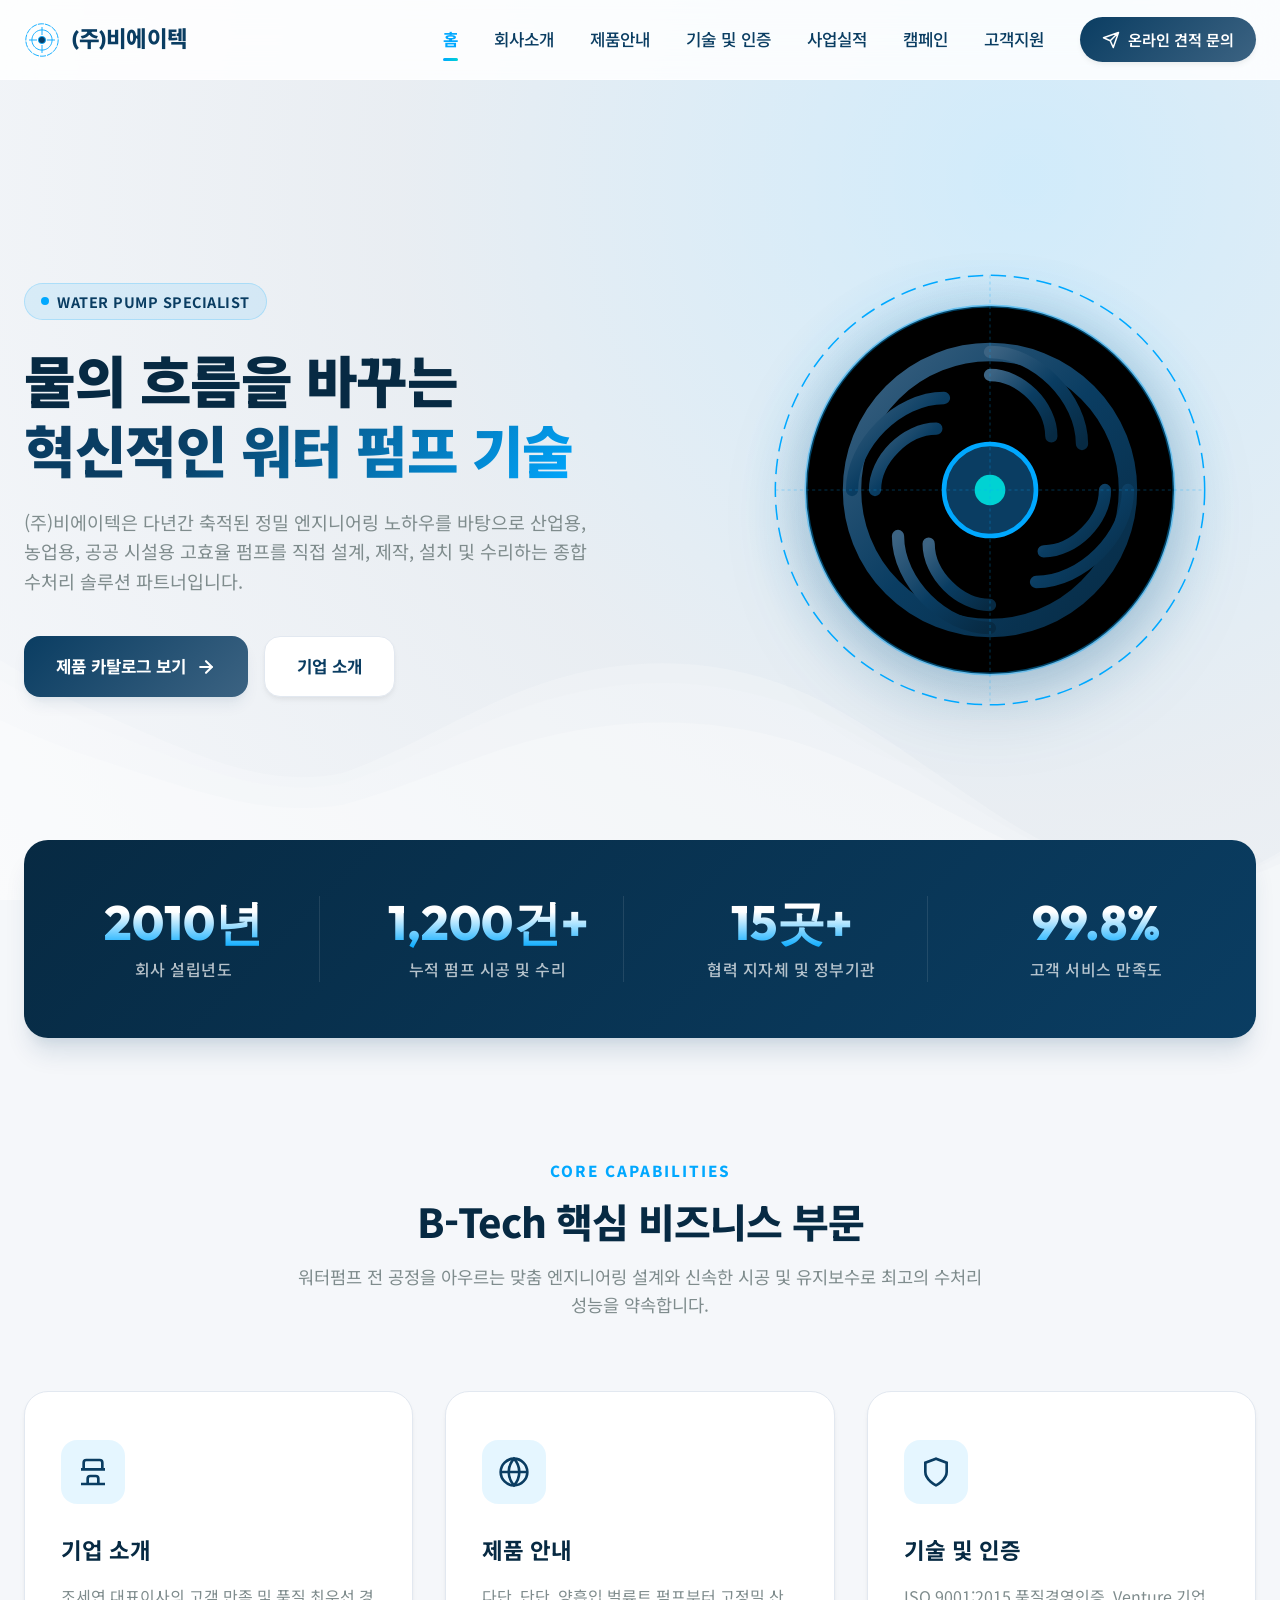
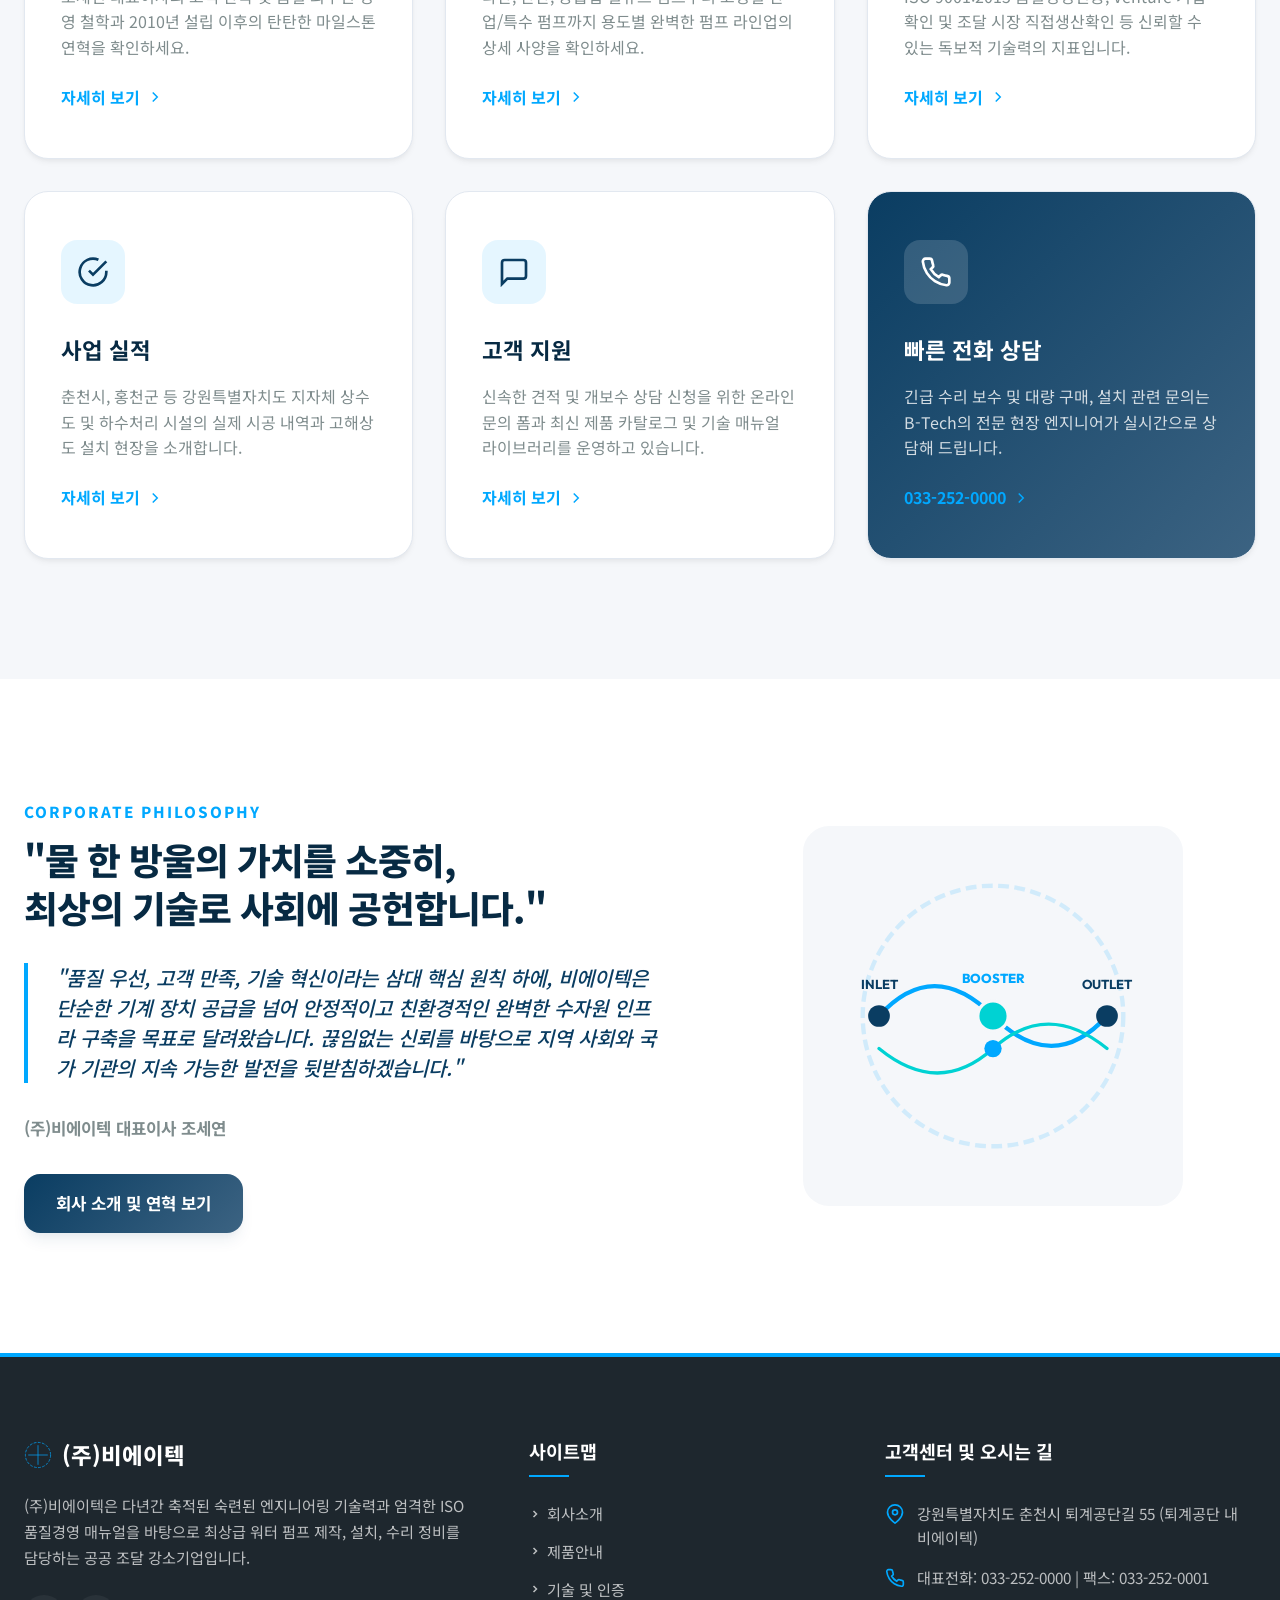
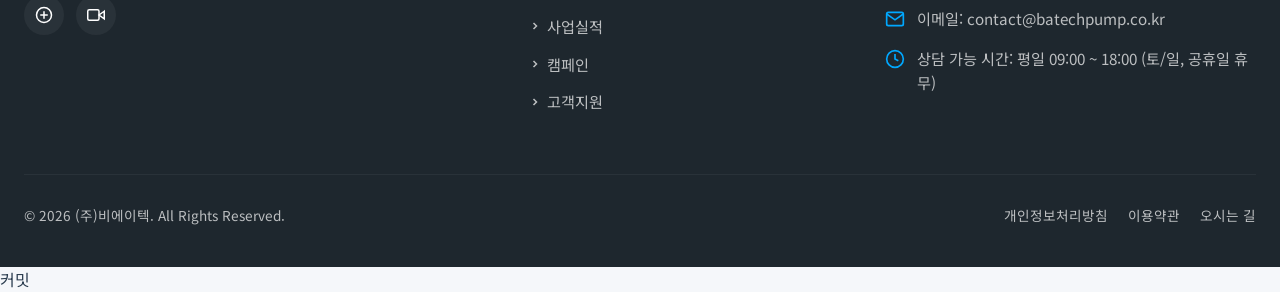
==== commit 1c1ed3c0: "커밋" ====
--- a/index.html
+++ b/index.html
@@ -324,3 +324,4 @@
 
 </body>
 </html>
+커밋
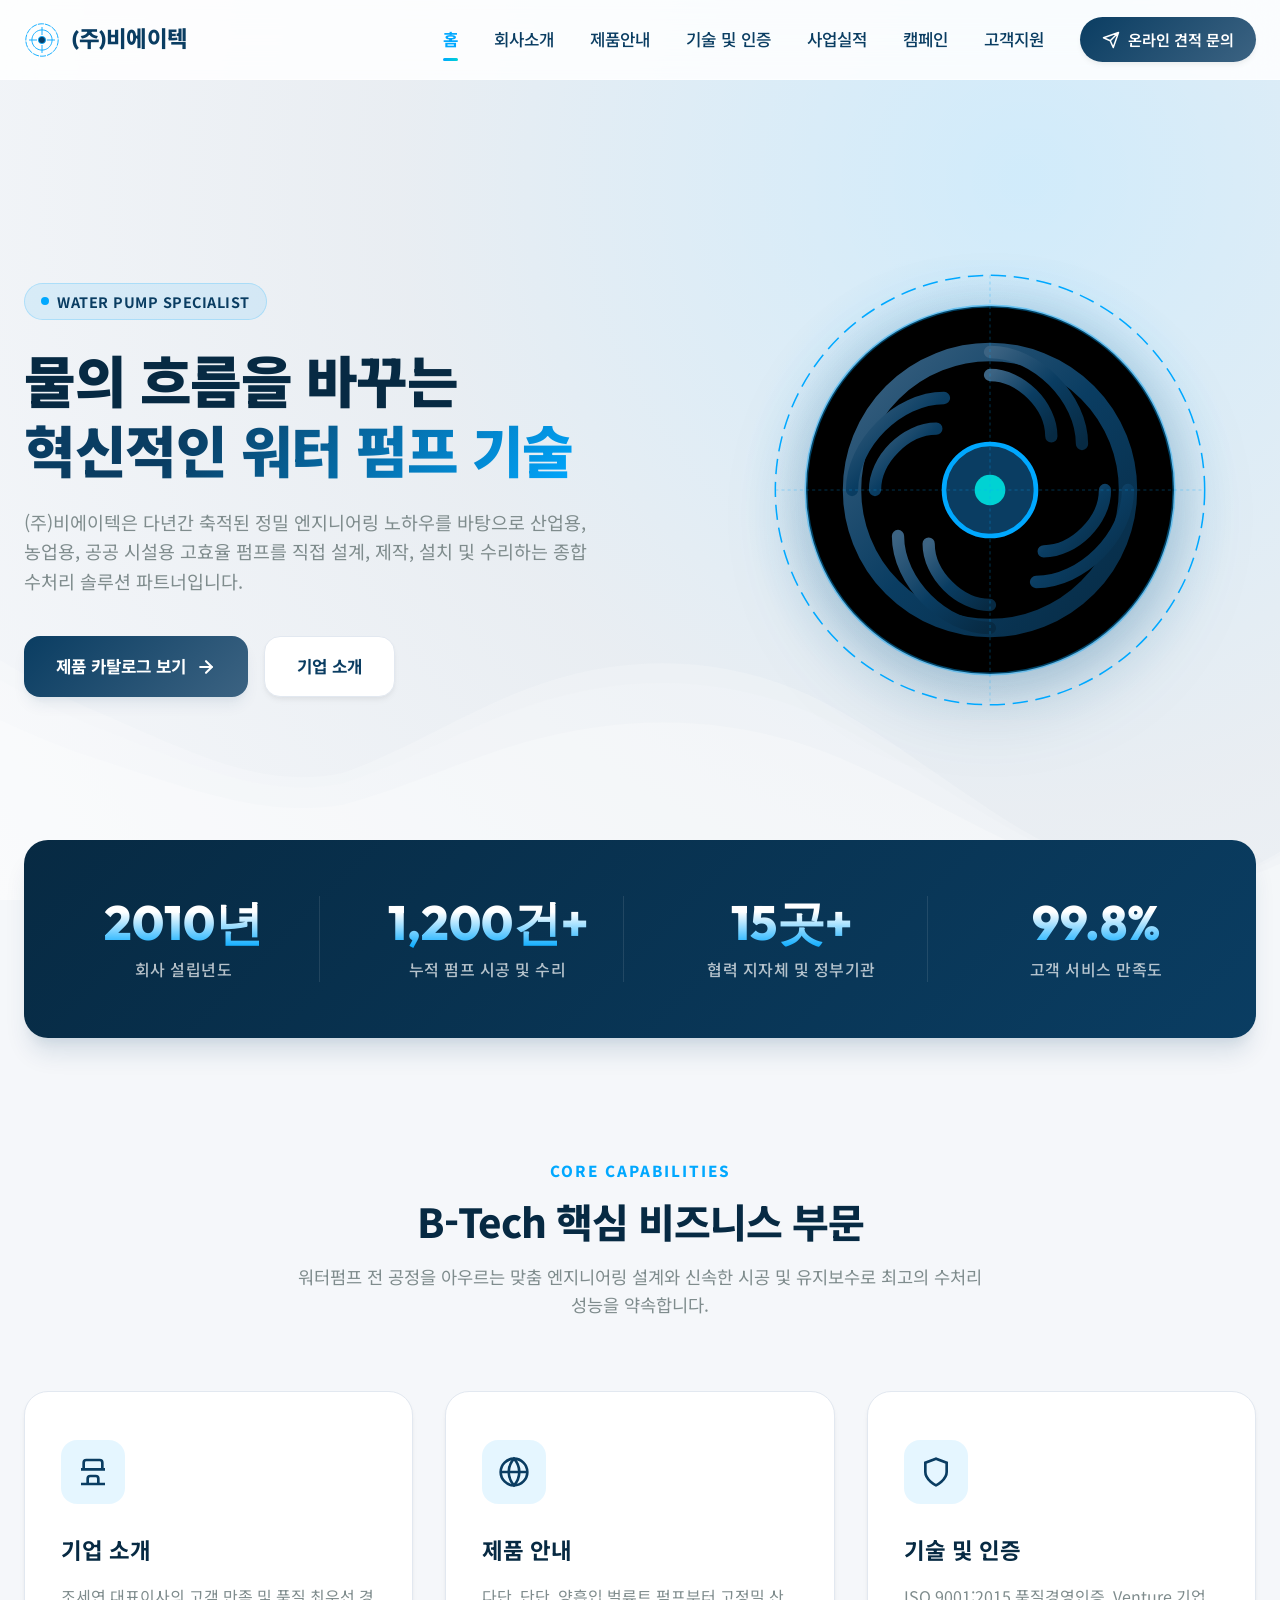
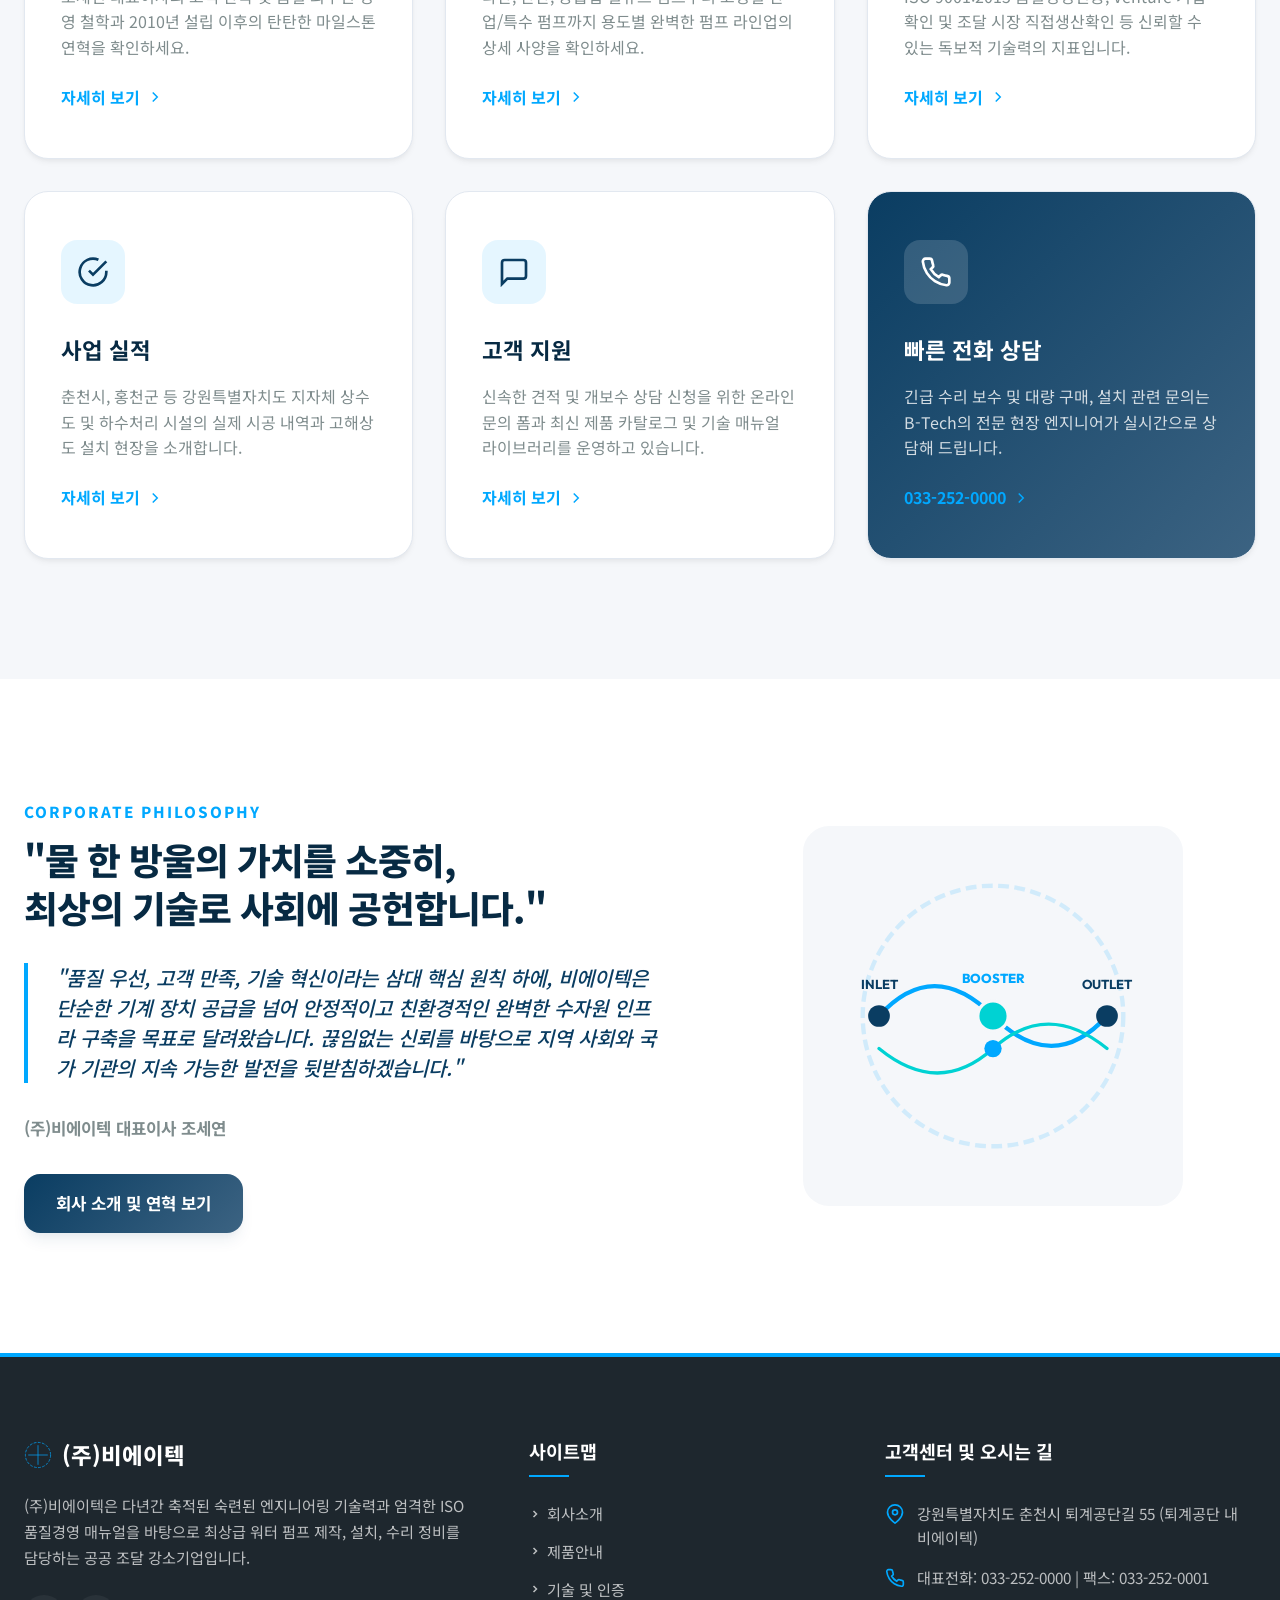
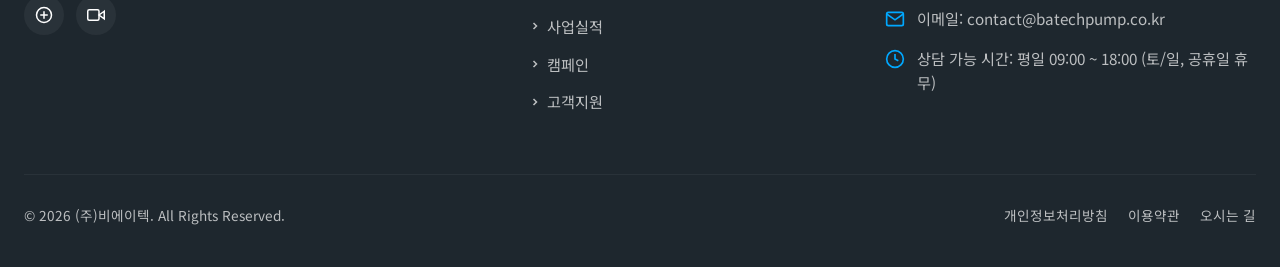
==== commit da1c8916: "커밋" ====
--- a/index.html
+++ b/index.html
@@ -324,4 +324,3 @@
 
 </body>
 </html>
-커밋
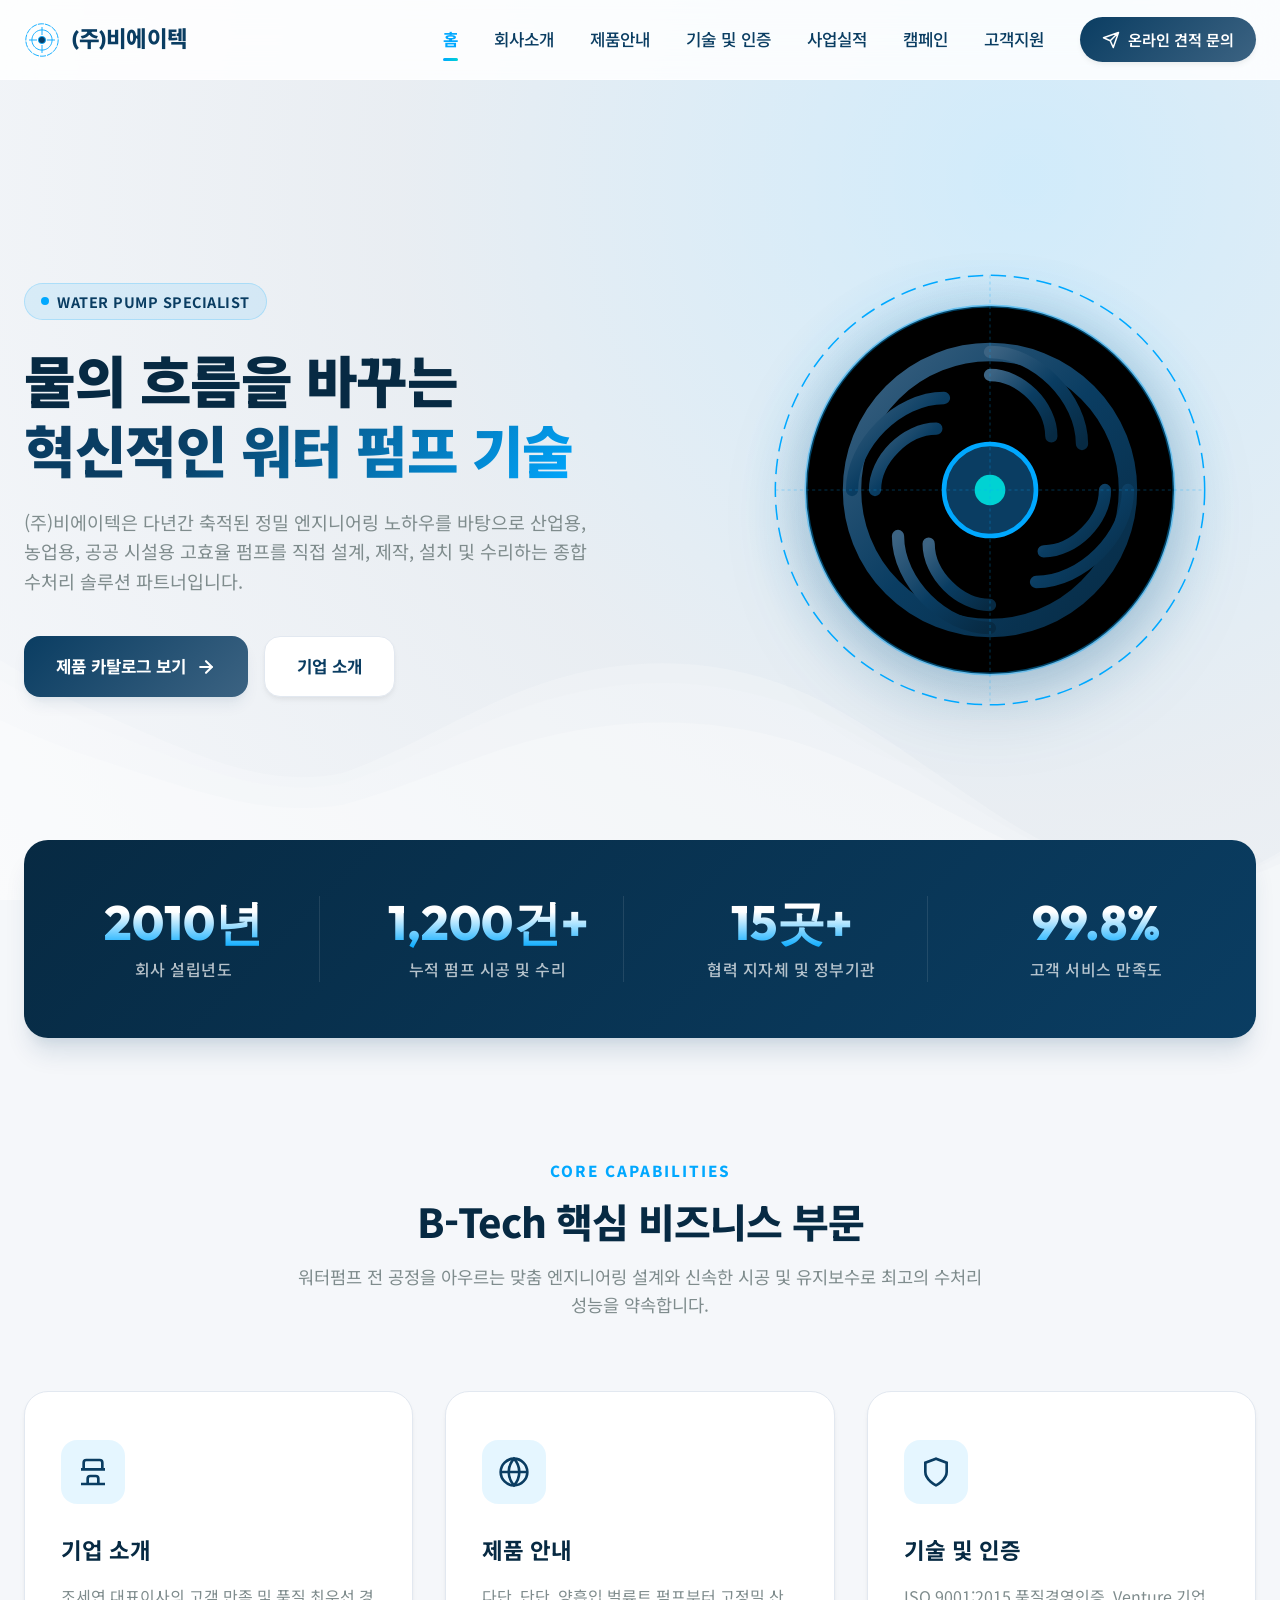
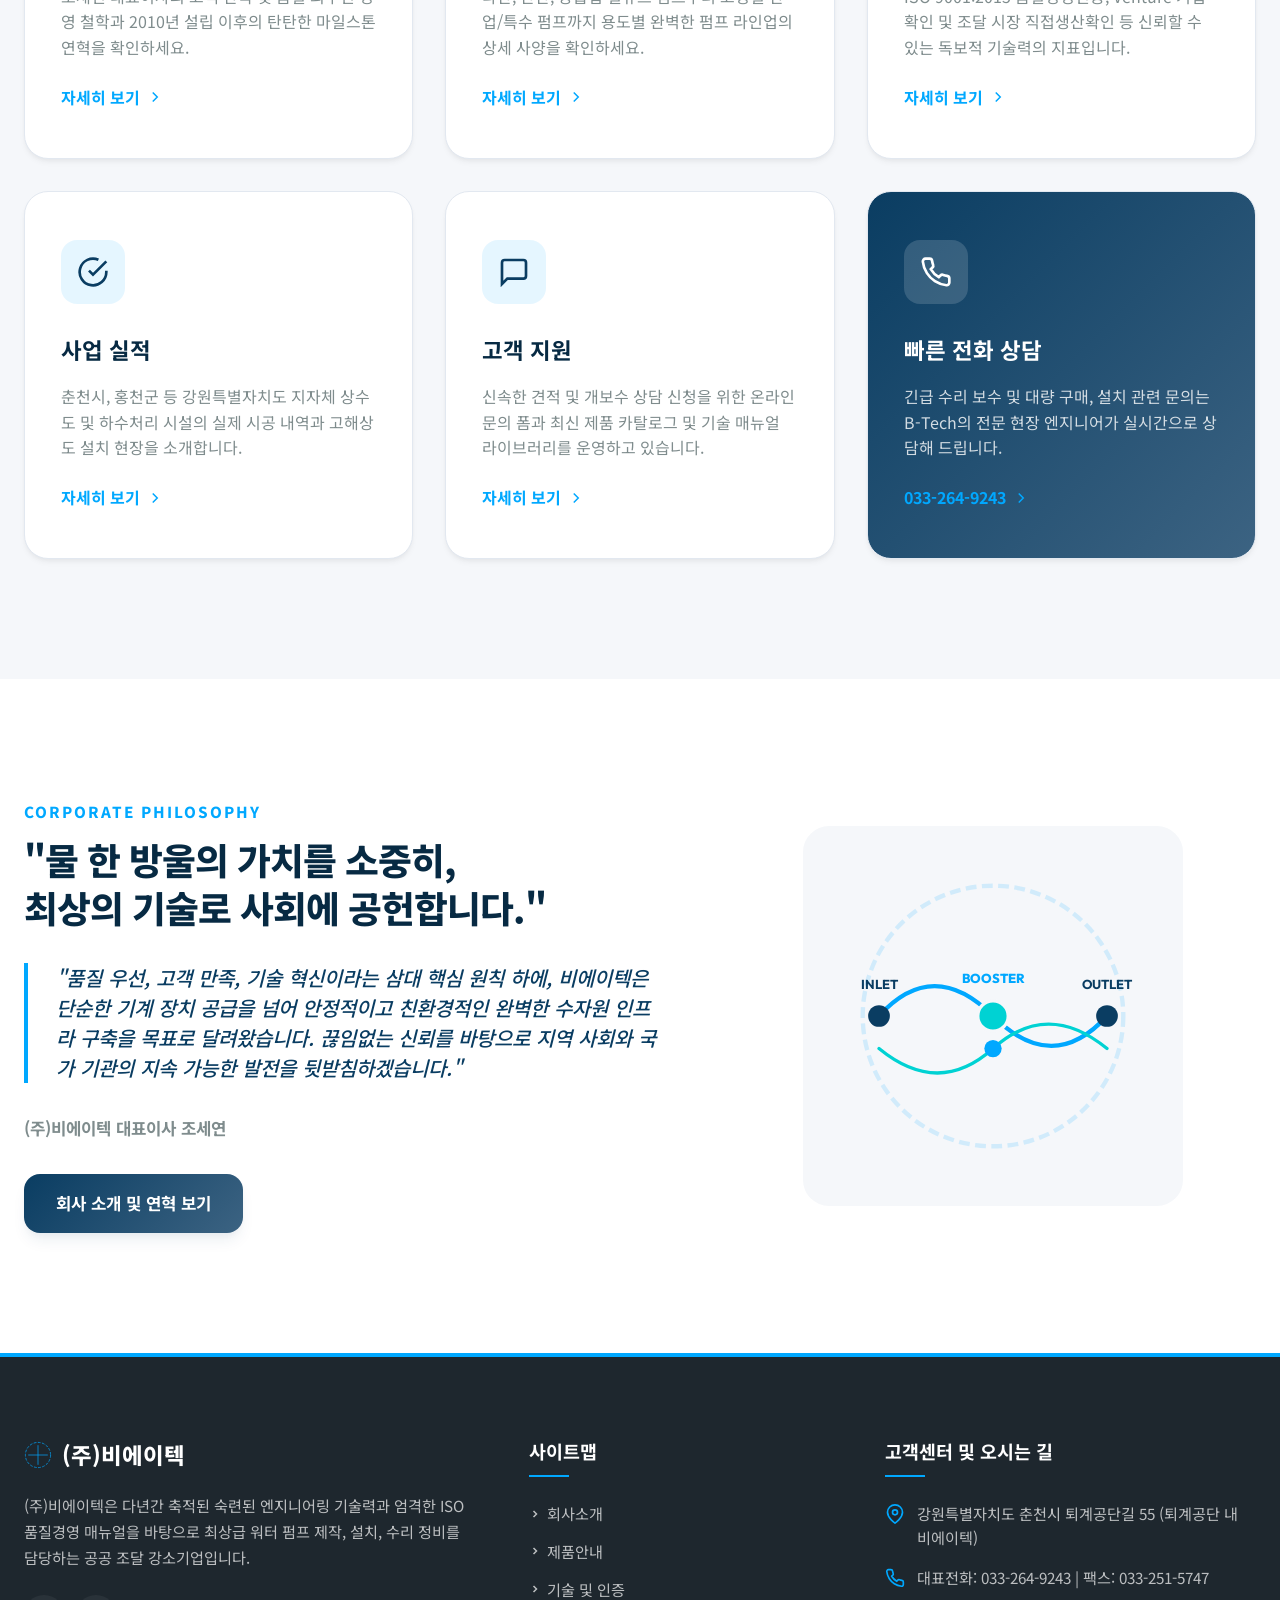
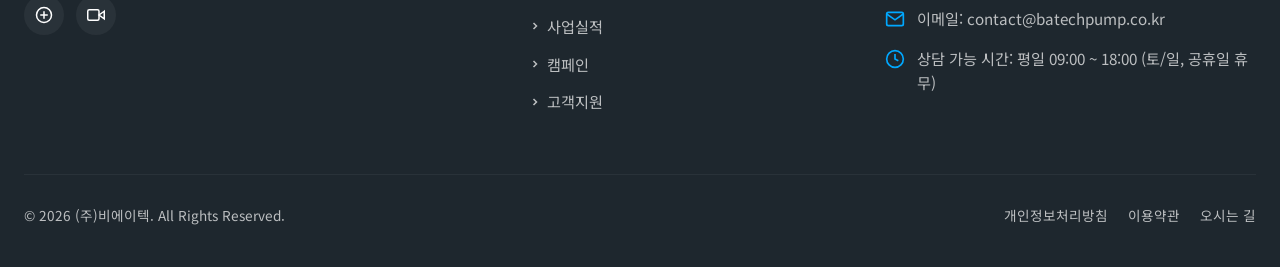
==== commit 1e37640a: "커밋으로 변경" ====
--- a/index.html
+++ b/index.html
@@ -203,7 +203,7 @@
           </div>
           <h3 class="feature-card-title" style="color: var(--text-light);">빠른 전화 상담</h3>
           <p class="feature-card-desc" style="color: rgba(255, 255, 255, 0.8);">긴급 수리 보수 및 대량 구매, 설치 관련 문의는 B-Tech의 전문 현장 엔지니어가 실시간으로 상담해 드립니다.</p>
-          <a href="tel:033-252-0000" class="feature-card-link" style="color: var(--accent-color);">033-252-0000 <svg viewBox="0 0 24 24"><polyline points="9 18 15 12 9 6"/></svg></a>
+          <a href="tel:033-264-9243" class="feature-card-link" style="color: var(--accent-color);">033-264-9243 <svg viewBox="0 0 24 24"><polyline points="9 18 15 12 9 6"/></svg></a>
         </div>
       </div>
     </div>
@@ -297,7 +297,7 @@
             </div>
             <div class="footer-contact-item">
               <svg viewBox="0 0 24 24"><path d="M22 16.92v3a2 2 0 0 1-2.18 2 19.79 19.79 0 0 1-8.63-3.07 19.5 19.5 0 0 1-6-6 19.79 19.79 0 0 1-3.07-8.67A2 2 0 0 1 4.11 2h3a2 2 0 0 1 2 1.72 12.84 12.84 0 0 0 .7 2.81 2 2 0 0 1-.45 2.11L8.09 9.91a16 16 0 0 0 6 6l1.27-1.27a2 2 0 0 1 2.11-.45 12.84 12.84 0 0 0 2.81.7A2 2 0 0 1 22 16.92z"/></svg>
-              <span>대표전화: 033-252-0000 | 팩스: 033-252-0001</span>
+              <span>대표전화: 033-264-9243 | 팩스: 033-251-5747</span>
             </div>
             <div class="footer-contact-item">
               <svg viewBox="0 0 24 24"><path d="M4 4h16c1.1 0 2 .9 2 2v12c0 1.1-.9 2-2 2H4c-1.1 0-2-.9-2-2V6c0-1.1.9-2 2-2z"/><polyline points="22,6 12,13 2,6"/></svg>
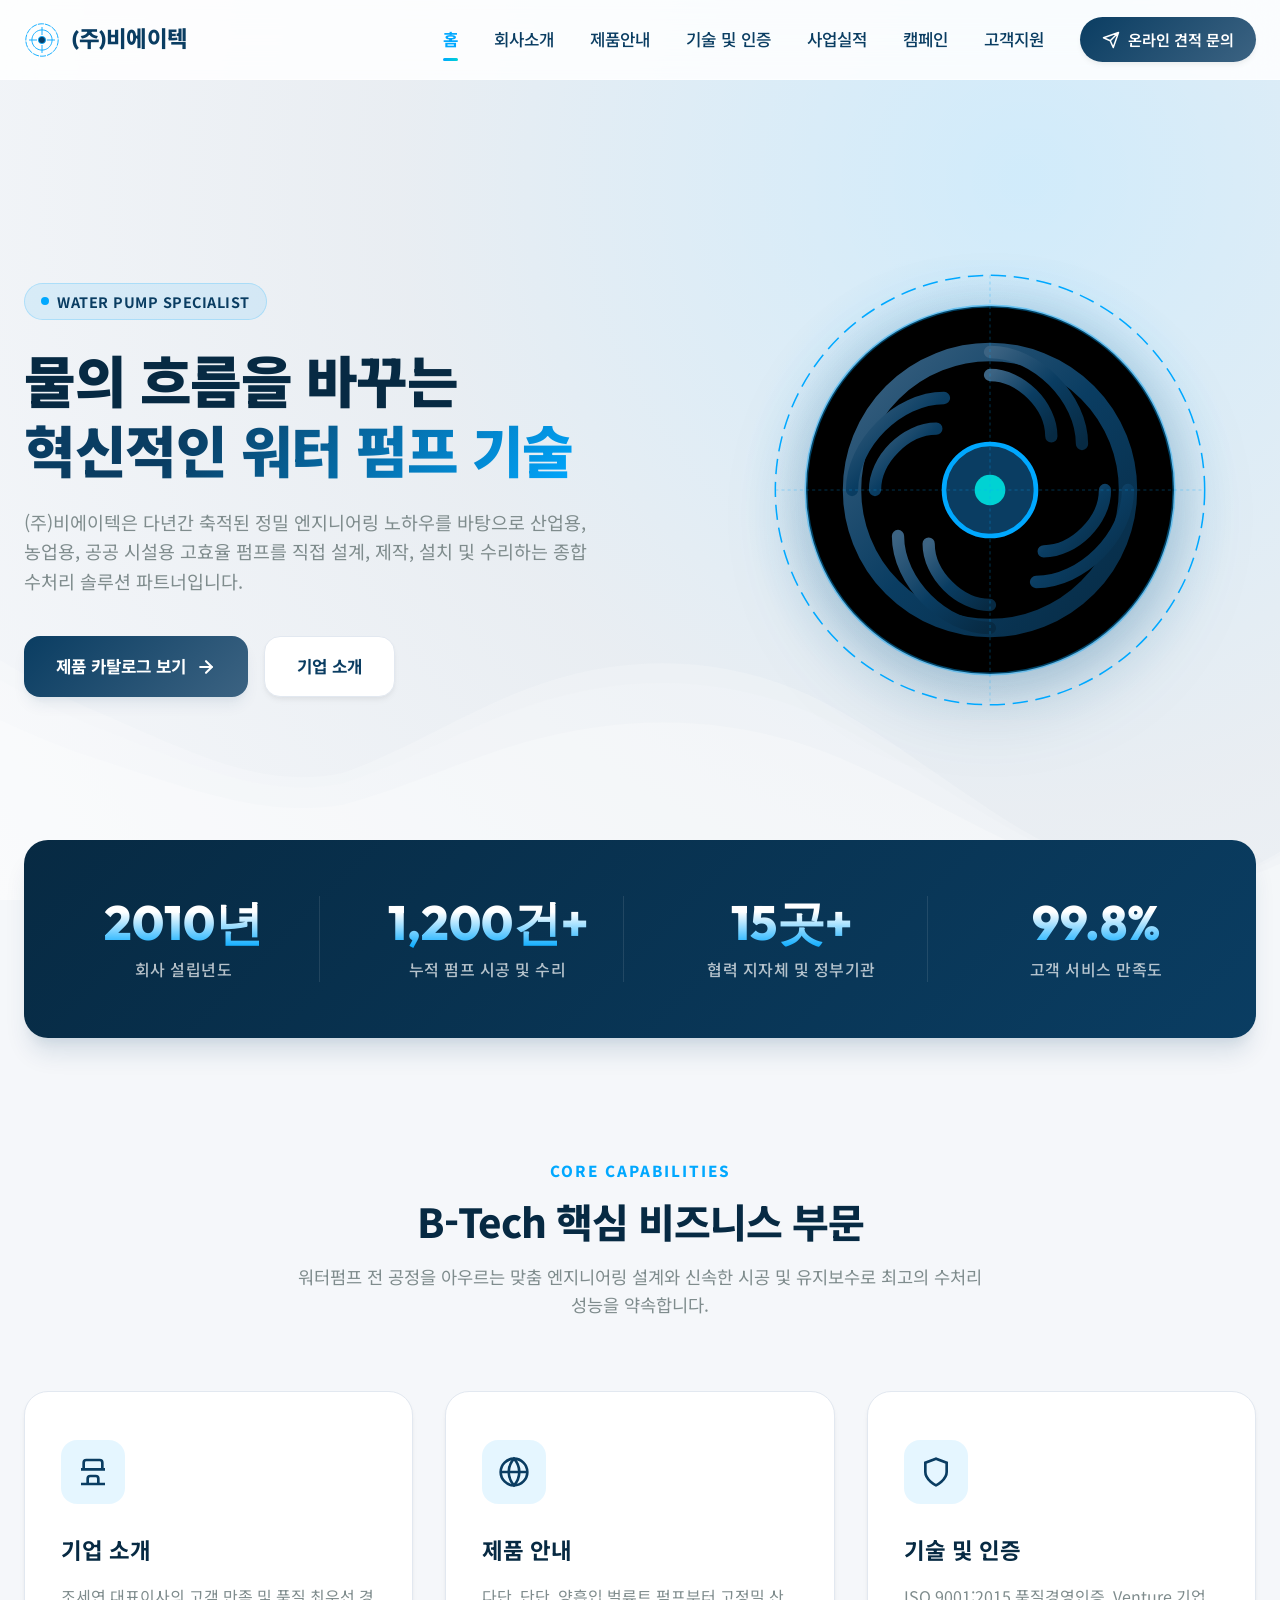
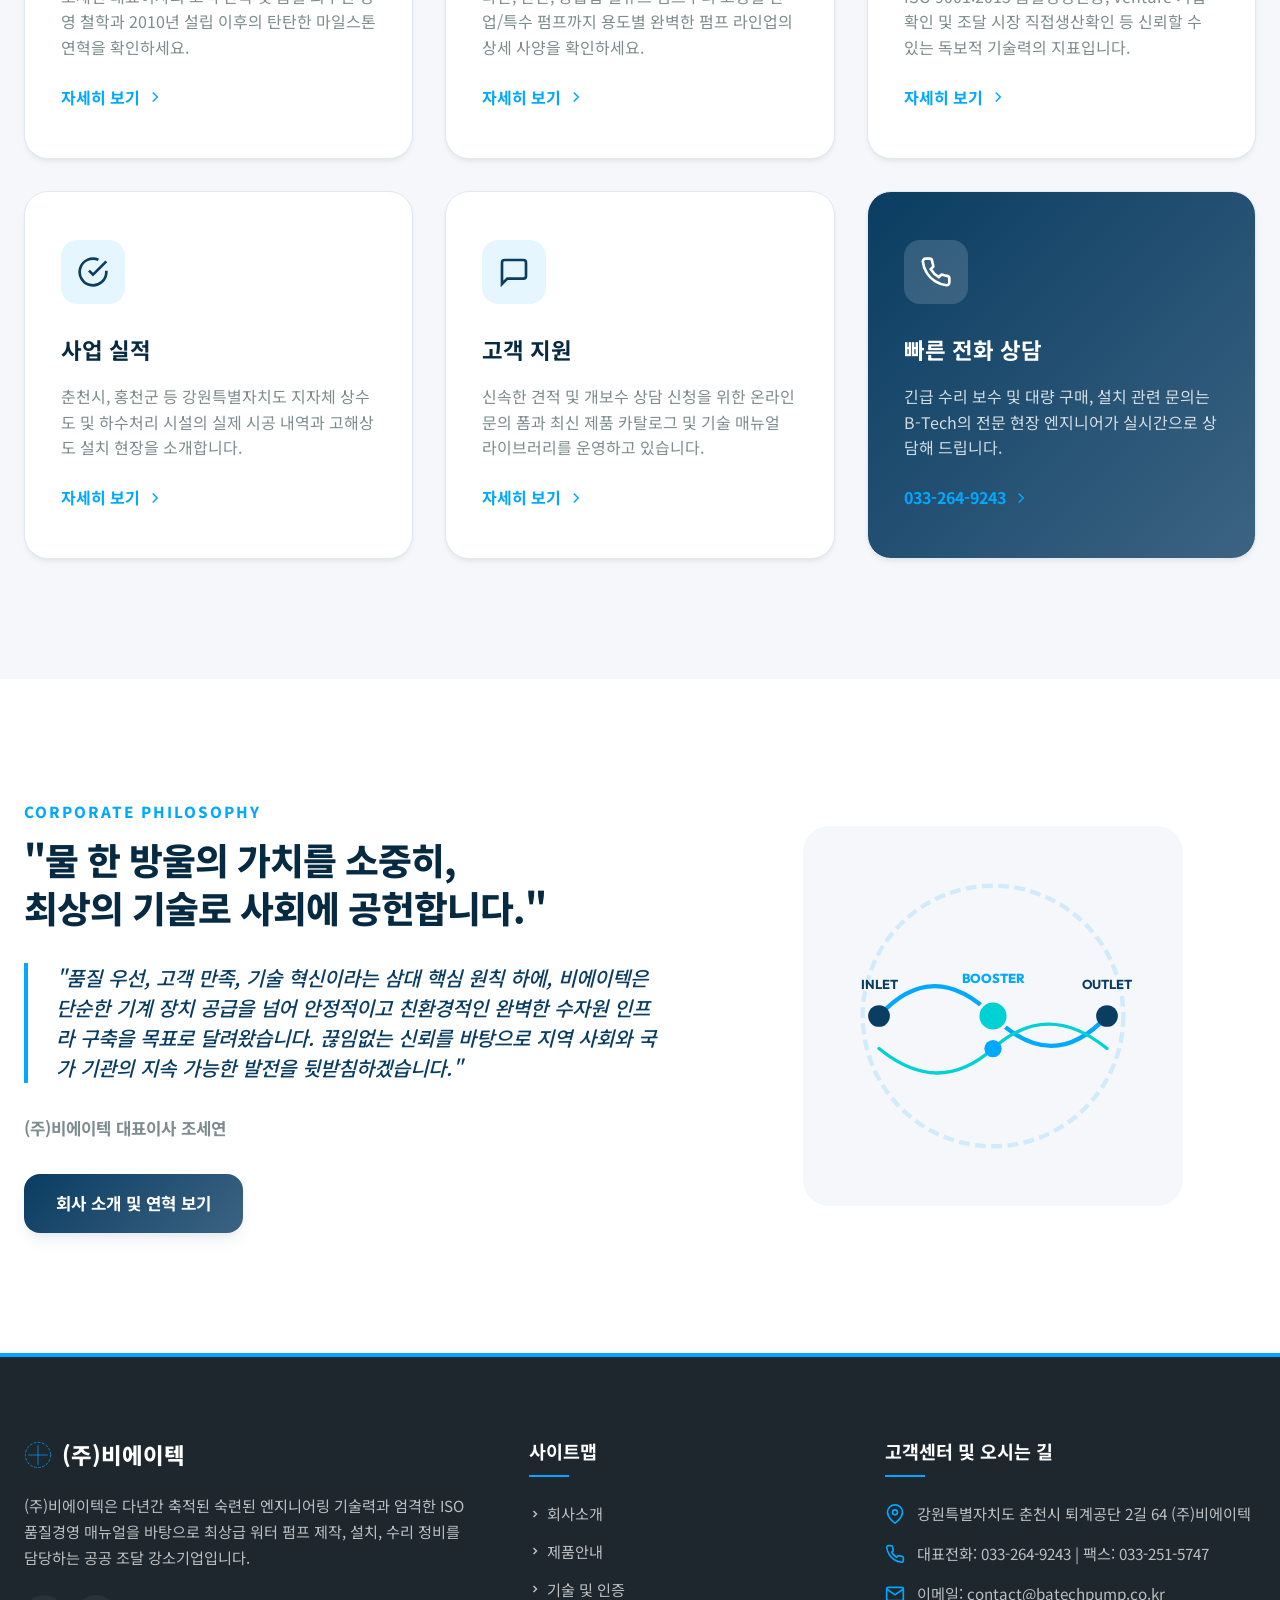
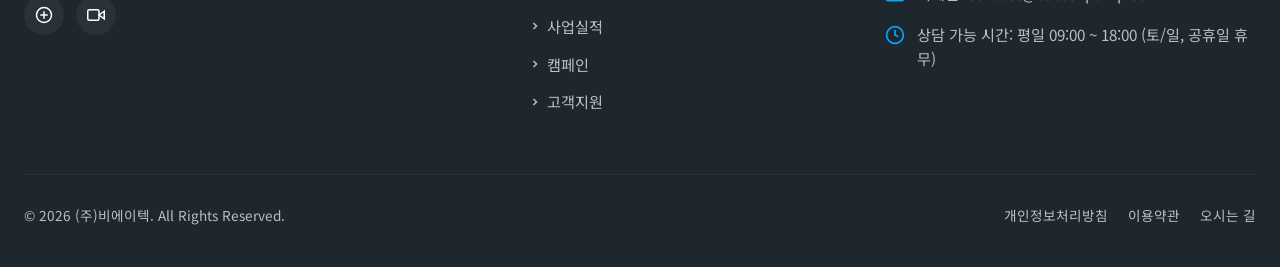
==== commit 60ef077b: "커밋" ====
--- a/index.html
+++ b/index.html
@@ -1,4 +1,4 @@
-<!DOCTYPE html>
+﻿<!DOCTYPE html>
 <html lang="ko">
 <head>
   <meta charset="UTF-8">
@@ -293,7 +293,7 @@
           <div class="footer-contact-details">
             <div class="footer-contact-item">
               <svg viewBox="0 0 24 24"><path d="M21 10c0 7-9 13-9 13s-9-6-9-13a9 9 0 0 1 18 0z"/><circle cx="12" cy="10" r="3"/></svg>
-              <span>강원특별자치도 춘천시 퇴계공단길 55 (퇴계공단 내 비에이텍)</span>
+              <span>강원특별자치도 춘천시 퇴계공단 2길 64 (주)비에이텍</span>
             </div>
             <div class="footer-contact-item">
               <svg viewBox="0 0 24 24"><path d="M22 16.92v3a2 2 0 0 1-2.18 2 19.79 19.79 0 0 1-8.63-3.07 19.5 19.5 0 0 1-6-6 19.79 19.79 0 0 1-3.07-8.67A2 2 0 0 1 4.11 2h3a2 2 0 0 1 2 1.72 12.84 12.84 0 0 0 .7 2.81 2 2 0 0 1-.45 2.11L8.09 9.91a16 16 0 0 0 6 6l1.27-1.27a2 2 0 0 1 2.11-.45 12.84 12.84 0 0 0 2.81.7A2 2 0 0 1 22 16.92z"/></svg>
--- a/style.css
+++ b/style.css
@@ -990,7 +990,7 @@
 /* --- TECHNOLOGY & CERTIFICATES PAGE SPECIFIC --- */
 .certs-grid {
   display: grid;
-  grid-template-columns: repeat(4, 1fr);
+  grid-template-columns: repeat(3, 1fr);
   gap: 32px;
 }
 
@@ -1100,8 +1100,8 @@
   position: relative;
   background-color: var(--bg-white);
   border-radius: var(--radius-lg);
-  max-width: 600px;
-  width: 100%;
+  max-width: 850px;
+  width: 95%;
   padding: 32px;
   box-shadow: var(--shadow-lg);
   animation: modalIn 0.4s cubic-bezier(0.16, 1, 0.3, 1);
@@ -1131,12 +1131,20 @@
 .modal-img-wrapper {
   background-color: var(--bg-color);
   border-radius: var(--radius-md);
-  padding: 16px;
+  padding: 12px;
   display: flex;
   justify-content: center;
   align-items: center;
   margin-bottom: 20px;
   border: 1px solid var(--border-color);
+  width: 100%;
+}
+
+.modal-img-wrapper iframe {
+  width: 100%;
+  height: 550px;
+  border: none;
+  display: block;
 }
 
 .modal-img-wrapper svg {
@@ -2564,3 +2572,600 @@
     gap: 40px;
   }
 }
+
+/* --- FAQ ACCORDION SECTION --- */
+.faq-categories-nav {
+  display: flex;
+  justify-content: center;
+  gap: 12px;
+  margin-bottom: 40px;
+  flex-wrap: wrap;
+}
+
+.faq-tab-btn {
+  padding: 10px 20px;
+  font-size: 0.95rem;
+  font-weight: 700;
+  color: var(--primary-color);
+  background-color: var(--bg-white);
+  border: 1px solid var(--border-color);
+  border-radius: var(--radius-full);
+  cursor: pointer;
+  transition: var(--transition-smooth);
+}
+
+.faq-tab-btn.active {
+  color: var(--text-light);
+  background: linear-gradient(135deg, var(--primary-color) 0%, var(--primary-light) 100%);
+  border-color: transparent;
+  box-shadow: var(--shadow-sm);
+}
+
+.faq-tab-btn:hover:not(.active) {
+  background-color: var(--border-color);
+  border-color: var(--primary-color);
+}
+
+.faq-accordion {
+  max-width: 800px;
+  margin: 0 auto;
+  display: flex;
+  flex-direction: column;
+  gap: 16px;
+}
+
+.faq-item {
+  background-color: var(--bg-white);
+  border: 1px solid var(--border-color);
+  border-radius: var(--radius-md);
+  box-shadow: var(--shadow-sm);
+  overflow: hidden;
+  transition: var(--transition-smooth);
+}
+
+.faq-item:hover {
+  border-color: var(--accent-color);
+  box-shadow: var(--shadow-md);
+}
+
+.faq-question {
+  width: 100%;
+  padding: 22px 28px;
+  background: none;
+  border: none;
+  text-align: left;
+  font-size: 1.05rem;
+  font-weight: 700;
+  color: var(--primary-dark);
+  display: flex;
+  justify-content: space-between;
+  align-items: center;
+  cursor: pointer;
+  gap: 16px;
+}
+
+.faq-arrow {
+  width: 20px;
+  height: 20px;
+  stroke: var(--primary-color);
+  stroke-width: 2.5;
+  fill: none;
+  transition: transform 0.3s ease;
+  flex-shrink: 0;
+}
+
+.faq-item.active .faq-arrow {
+  transform: rotate(180deg);
+  stroke: var(--accent-color);
+}
+
+.faq-item.active .faq-question {
+  color: var(--accent-color);
+  border-bottom: 1px solid var(--border-color);
+  background-color: rgba(10, 61, 98, 0.01);
+}
+
+.faq-answer {
+  max-height: 0;
+  overflow: hidden;
+  transition: max-height 0.4s cubic-bezier(0.16, 1, 0.3, 1);
+  background-color: rgba(10, 61, 98, 0.005);
+}
+
+.faq-item.active .faq-answer {
+  max-height: 500px;
+}
+
+.faq-answer-content {
+  padding: 24px 28px;
+  font-size: 0.95rem;
+  line-height: 1.65;
+  color: var(--text-main);
+}
+
+.faq-answer-content strong {
+  color: var(--primary-dark);
+}
+
+.faq-answer-content ul {
+  margin-top: 10px;
+  padding-left: 20px;
+  display: flex;
+  flex-direction: column;
+  gap: 8px;
+  list-style-type: disc;
+}
+
+/* --- TEAM MEMBERS SECTION --- */
+.team-grid {
+  display: grid;
+  grid-template-columns: repeat(4, 1fr);
+  gap: 32px;
+  margin-top: 40px;
+}
+
+.team-card {
+  background-color: var(--bg-white);
+  border: 1px solid var(--border-color);
+  border-radius: var(--radius-lg);
+  padding: 40px 30px;
+  text-align: center;
+  box-shadow: var(--shadow-sm);
+  transition: var(--transition-smooth);
+  position: relative;
+  overflow: hidden;
+  display: flex;
+  flex-direction: column;
+  align-items: center;
+}
+
+.team-card:hover {
+  transform: translateY(-8px);
+  box-shadow: var(--shadow-lg);
+  border-color: var(--accent-color);
+}
+
+.team-badge {
+  position: absolute;
+  top: 16px;
+  right: 16px;
+  background-color: rgba(10, 61, 98, 0.05);
+  color: var(--primary-dark);
+  font-size: 0.8rem;
+  font-weight: 800;
+  padding: 4px 12px;
+  border-radius: var(--radius-full);
+  text-transform: uppercase;
+}
+
+.team-card.ceo-card .team-badge {
+  background-color: rgba(0, 168, 255, 0.1);
+  color: var(--accent-color);
+}
+
+.team-avatar-box {
+  width: 90px;
+  height: 90px;
+  margin-bottom: 24px;
+}
+
+.team-svg-avatar {
+  width: 100%;
+  height: 100%;
+}
+
+.team-name {
+  font-size: 1.3rem;
+  font-weight: 800;
+  color: var(--primary-dark);
+  margin-bottom: 4px;
+}
+
+.team-name span {
+  font-size: 0.9rem;
+  font-weight: 500;
+  color: var(--text-muted);
+  margin-left: 6px;
+}
+
+.team-positions {
+  font-size: 0.9rem;
+  color: var(--text-muted);
+  font-weight: 700;
+  margin-bottom: 12px;
+}
+
+.team-quote {
+  font-size: 0.95rem;
+  line-height: 1.6;
+  color: var(--text-main);
+  margin-bottom: 24px;
+  flex-grow: 1;
+  font-style: italic;
+  position: relative;
+  padding: 0 10px;
+}
+
+.team-quote::before, .team-quote::after {
+  content: '"';
+  font-family: 'Outfit', sans-serif;
+  font-size: 1.4rem;
+  color: var(--primary-light);
+  line-height: 0;
+  vertical-align: middle;
+}
+
+.team-duties {
+  display: flex;
+  justify-content: center;
+  gap: 8px;
+  flex-wrap: wrap;
+  margin-top: auto;
+}
+
+.duty-tag {
+  background-color: var(--bg-color);
+  color: var(--text-muted);
+  font-size: 0.8rem;
+  font-weight: 700;
+  padding: 4px 10px;
+  border-radius: var(--radius-sm);
+  border: 1px solid var(--border-color);
+}
+
+.team-card:hover .duty-tag {
+  border-color: rgba(0, 168, 255, 0.2);
+  color: var(--primary-color);
+}
+
+@media (max-width: 1200px) {
+  .team-grid {
+    grid-template-columns: repeat(2, 1fr);
+  }
+}
+
+@media (max-width: 768px) {
+  .team-grid {
+    grid-template-columns: 1fr;
+  }
+}.product-title .spec-subtitle {
+  font-size: 0.95rem;
+  font-weight: 500;
+  color: var(--text-muted);
+  margin-left: 6px;
+  display: inline-block;
+}
+
+/* --- Product O&M Guide Styles --- */
+#product-guide-section {
+  background-color: var(--bg-color);
+  padding: 100px 0 120px;
+}
+
+.guide-tabs {
+  display: grid;
+  grid-template-columns: repeat(6, 1fr);
+  gap: 16px;
+  margin-bottom: 40px;
+}
+
+.guide-tab-btn {
+  background: var(--bg-white);
+  border: 1px solid var(--border-color);
+  border-radius: var(--radius-md);
+  padding: 18px 12px;
+  cursor: pointer;
+  display: flex;
+  flex-direction: column;
+  align-items: center;
+  gap: 8px;
+  transition: var(--transition-smooth);
+  box-shadow: var(--shadow-sm);
+}
+
+.guide-tab-btn:hover {
+  transform: translateY(-4px);
+  border-color: var(--accent-color);
+  box-shadow: var(--shadow-md);
+}
+
+.guide-tab-btn.active {
+  background: linear-gradient(135deg, var(--primary-color) 0%, var(--primary-light) 100%);
+  border-color: transparent;
+  box-shadow: var(--shadow-glow), var(--shadow-lg);
+  color: var(--text-light);
+}
+
+.guide-tab-btn .tab-num {
+  font-family: 'Outfit', sans-serif;
+  font-size: 0.9rem;
+  font-weight: 800;
+  color: var(--accent-color);
+  letter-spacing: 1px;
+}
+
+.guide-tab-btn.active .tab-num {
+  color: var(--secondary-color);
+}
+
+.guide-tab-btn .tab-name {
+  font-size: 0.95rem;
+  font-weight: 700;
+  text-align: center;
+  color: var(--text-main);
+  transition: var(--transition-fast);
+}
+
+.guide-tab-btn.active .tab-name {
+  color: var(--text-light);
+}
+
+/* Contents Panel */
+.guide-contents-wrapper {
+  background-color: var(--bg-white);
+  border-radius: var(--radius-lg);
+  box-shadow: var(--shadow-lg);
+  border: 1px solid var(--border-color);
+  overflow: hidden;
+  margin-bottom: 48px;
+}
+
+.guide-content-panel {
+  display: none;
+  opacity: 0;
+}
+
+.guide-content-panel.active {
+  display: block;
+  animation: fadeInUp 0.6s cubic-bezier(0.16, 1, 0.3, 1) forwards;
+}
+
+.guide-panel-inner {
+  padding: 48px;
+}
+
+.guide-card-header {
+  display: flex;
+  align-items: center;
+  gap: 20px;
+  margin-bottom: 36px;
+  border-bottom: 2px solid var(--border-color);
+  padding-bottom: 24px;
+}
+
+.guide-icon-badge {
+  width: 56px;
+  height: 56px;
+  border-radius: var(--radius-md);
+  background: linear-gradient(135deg, var(--accent-color) 0%, var(--secondary-color) 100%);
+  display: flex;
+  align-items: center;
+  justify-content: center;
+  color: var(--text-light);
+  box-shadow: 0 8px 16px rgba(0, 168, 255, 0.2);
+}
+
+.guide-pump-title {
+  font-size: 1.8rem;
+  font-weight: 800;
+  color: var(--primary-dark);
+}
+
+.guide-pump-subtitle {
+  font-size: 1.15rem;
+  font-weight: 500;
+  color: var(--text-muted);
+  margin-left: 8px;
+}
+
+.guide-body-items {
+  display: grid;
+  grid-template-columns: 1fr 1fr;
+  gap: 32px;
+  margin-bottom: 36px;
+}
+
+.guide-item {
+  background-color: var(--bg-color);
+  padding: 24px;
+  border-radius: var(--radius-md);
+  border: 1px solid var(--border-color);
+  transition: var(--transition-smooth);
+}
+
+.guide-item:hover {
+  border-color: var(--primary-light);
+  box-shadow: var(--shadow-sm);
+  transform: translateY(-2px);
+}
+
+.guide-item-tag {
+  display: inline-block;
+  font-size: 0.8rem;
+  font-weight: 800;
+  padding: 4px 10px;
+  border-radius: var(--radius-sm);
+  margin-bottom: 12px;
+  letter-spacing: 0.5px;
+}
+
+.tag-check { background-color: rgba(10, 61, 98, 0.1); color: var(--primary-color); }
+.tag-maint { background-color: rgba(0, 210, 211, 0.15); color: var(--primary-dark); }
+.tag-install { background-color: rgba(0, 168, 255, 0.1); color: var(--accent-color); }
+.tag-run { background-color: rgba(46, 204, 113, 0.15); color: #27ae60; }
+.tag-env { background-color: rgba(155, 89, 182, 0.1); color: #8e44ad; }
+.tag-lube { background-color: rgba(241, 196, 15, 0.15); color: #d35400; }
+.tag-ban { background-color: rgba(231, 76, 60, 0.1); color: #e74c3c; }
+
+.guide-item-text {
+  font-size: 1rem;
+  color: var(--text-main);
+  line-height: 1.7;
+}
+
+/* Core Directive Highlight Box */
+.guide-core-box {
+  background: linear-gradient(135deg, rgba(0, 168, 255, 0.04) 0%, rgba(0, 210, 211, 0.08) 100%);
+  border: 1.5px dashed var(--secondary-color);
+  border-radius: var(--radius-md);
+  padding: 24px 32px;
+  position: relative;
+  overflow: hidden;
+}
+
+.guide-core-box::before {
+  content: '';
+  position: absolute;
+  top: 0;
+  left: 0;
+  width: 4px;
+  height: 100%;
+  background: linear-gradient(180deg, var(--accent-color), var(--secondary-color));
+}
+
+.guide-core-header {
+  display: flex;
+  align-items: center;
+  gap: 8px;
+  color: var(--primary-color);
+  margin-bottom: 10px;
+}
+
+.guide-core-header svg {
+  color: var(--accent-color);
+}
+
+.guide-core-badge {
+  font-size: 0.95rem;
+  font-weight: 800;
+  letter-spacing: 0.5px;
+}
+
+.guide-core-text {
+  font-size: 1.05rem;
+  font-weight: 700;
+  color: var(--primary-dark);
+  line-height: 1.6;
+}
+
+/* Customer Notice Card */
+.guide-notice-card {
+  background: linear-gradient(135deg, var(--bg-dark) 0%, #2f3640 100%);
+  border-radius: var(--radius-lg);
+  padding: 40px;
+  display: grid;
+  grid-template-columns: auto 1fr;
+  gap: 32px;
+  align-items: center;
+  box-shadow: var(--shadow-lg);
+  border-left: 6px solid #e74c3c; /* Red accent for notice */
+}
+
+.notice-icon {
+  width: 64px;
+  height: 64px;
+  border-radius: 50%;
+  background-color: rgba(231, 76, 60, 0.15);
+  display: flex;
+  align-items: center;
+  justify-content: center;
+  color: #e74c3c;
+}
+
+.notice-title {
+  font-size: 1.4rem;
+  font-weight: 800;
+  color: var(--text-light);
+  margin-bottom: 16px;
+  letter-spacing: -0.5px;
+}
+
+.notice-list {
+  display: grid;
+  grid-template-columns: repeat(3, 1fr);
+  gap: 24px;
+}
+
+.notice-list li {
+  position: relative;
+  font-size: 0.95rem;
+  line-height: 1.6;
+  color: rgba(255, 255, 255, 0.85);
+  background-color: rgba(255, 255, 255, 0.04);
+  padding: 16px 20px;
+  border-radius: var(--radius-sm);
+  border: 1px solid rgba(255, 255, 255, 0.08);
+}
+
+.notice-list li strong {
+  display: block;
+  font-size: 1rem;
+  color: #e74c3c;
+  margin-bottom: 4px;
+}
+
+/* Media Queries */
+@media (max-width: 1024px) {
+  .guide-tabs {
+    grid-template-columns: repeat(3, 1fr);
+  }
+  .notice-list {
+    grid-template-columns: 1fr;
+    gap: 12px;
+  }
+}
+
+@media (max-width: 768px) {
+  .guide-tabs {
+    display: flex;
+    overflow-x: auto;
+    padding-bottom: 12px;
+    gap: 12px;
+    -webkit-overflow-scrolling: touch;
+    scrollbar-width: none; /* Firefox */
+  }
+  
+  .guide-tabs::-webkit-scrollbar {
+    display: none; /* Chrome/Safari */
+  }
+  
+  .guide-tab-btn {
+    flex: 0 0 150px;
+    padding: 14px 10px;
+  }
+  
+  .guide-panel-inner {
+    padding: 32px 24px;
+  }
+  
+  .guide-body-items {
+    grid-template-columns: 1fr;
+    gap: 16px;
+  }
+  
+  .guide-pump-title {
+    font-size: 1.4rem;
+  }
+  
+  .guide-pump-subtitle {
+    display: block;
+    margin-left: 0;
+    margin-top: 4px;
+    font-size: 0.95rem;
+  }
+  
+  .guide-notice-card {
+    grid-template-columns: 1fr;
+    padding: 32px 24px;
+    gap: 20px;
+    text-align: center;
+  }
+  
+  .notice-icon {
+    margin: 0 auto;
+  }
+  
+  .notice-list li {
+    text-align: left;
+  }
+}
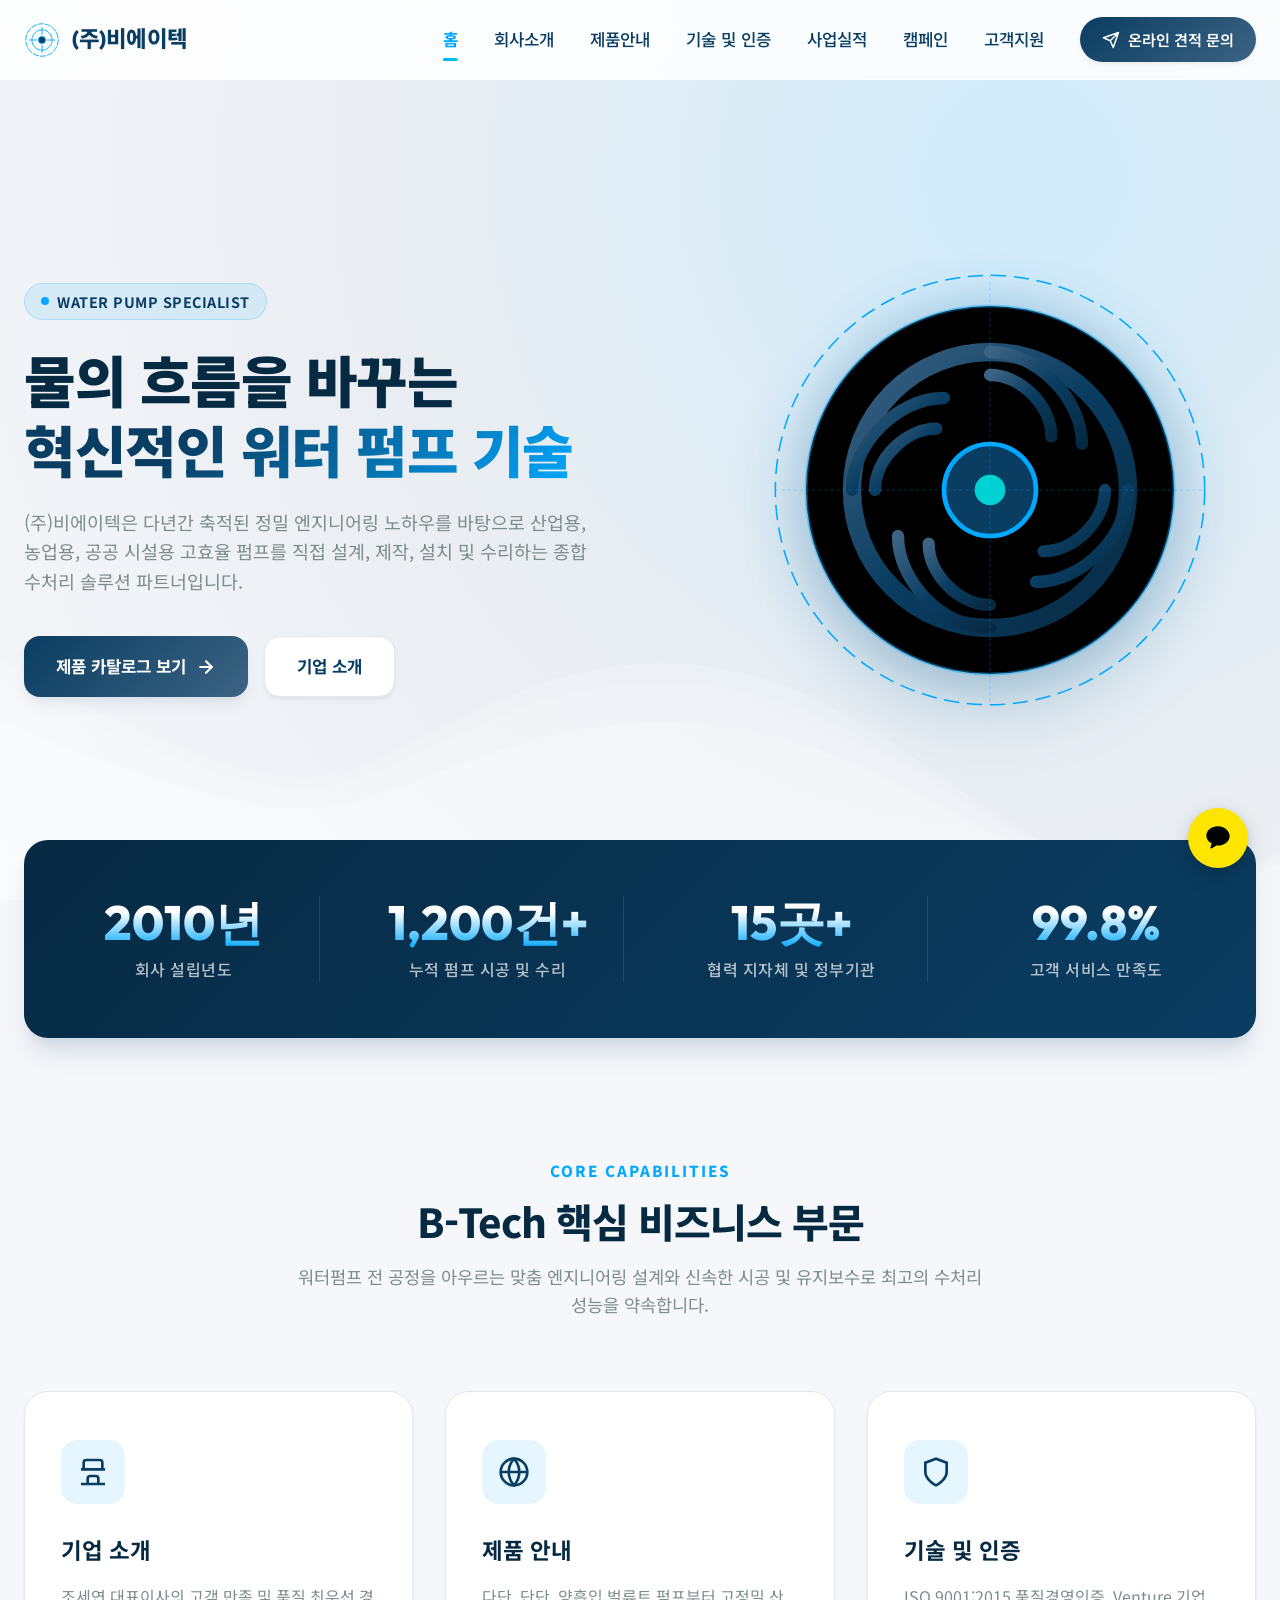
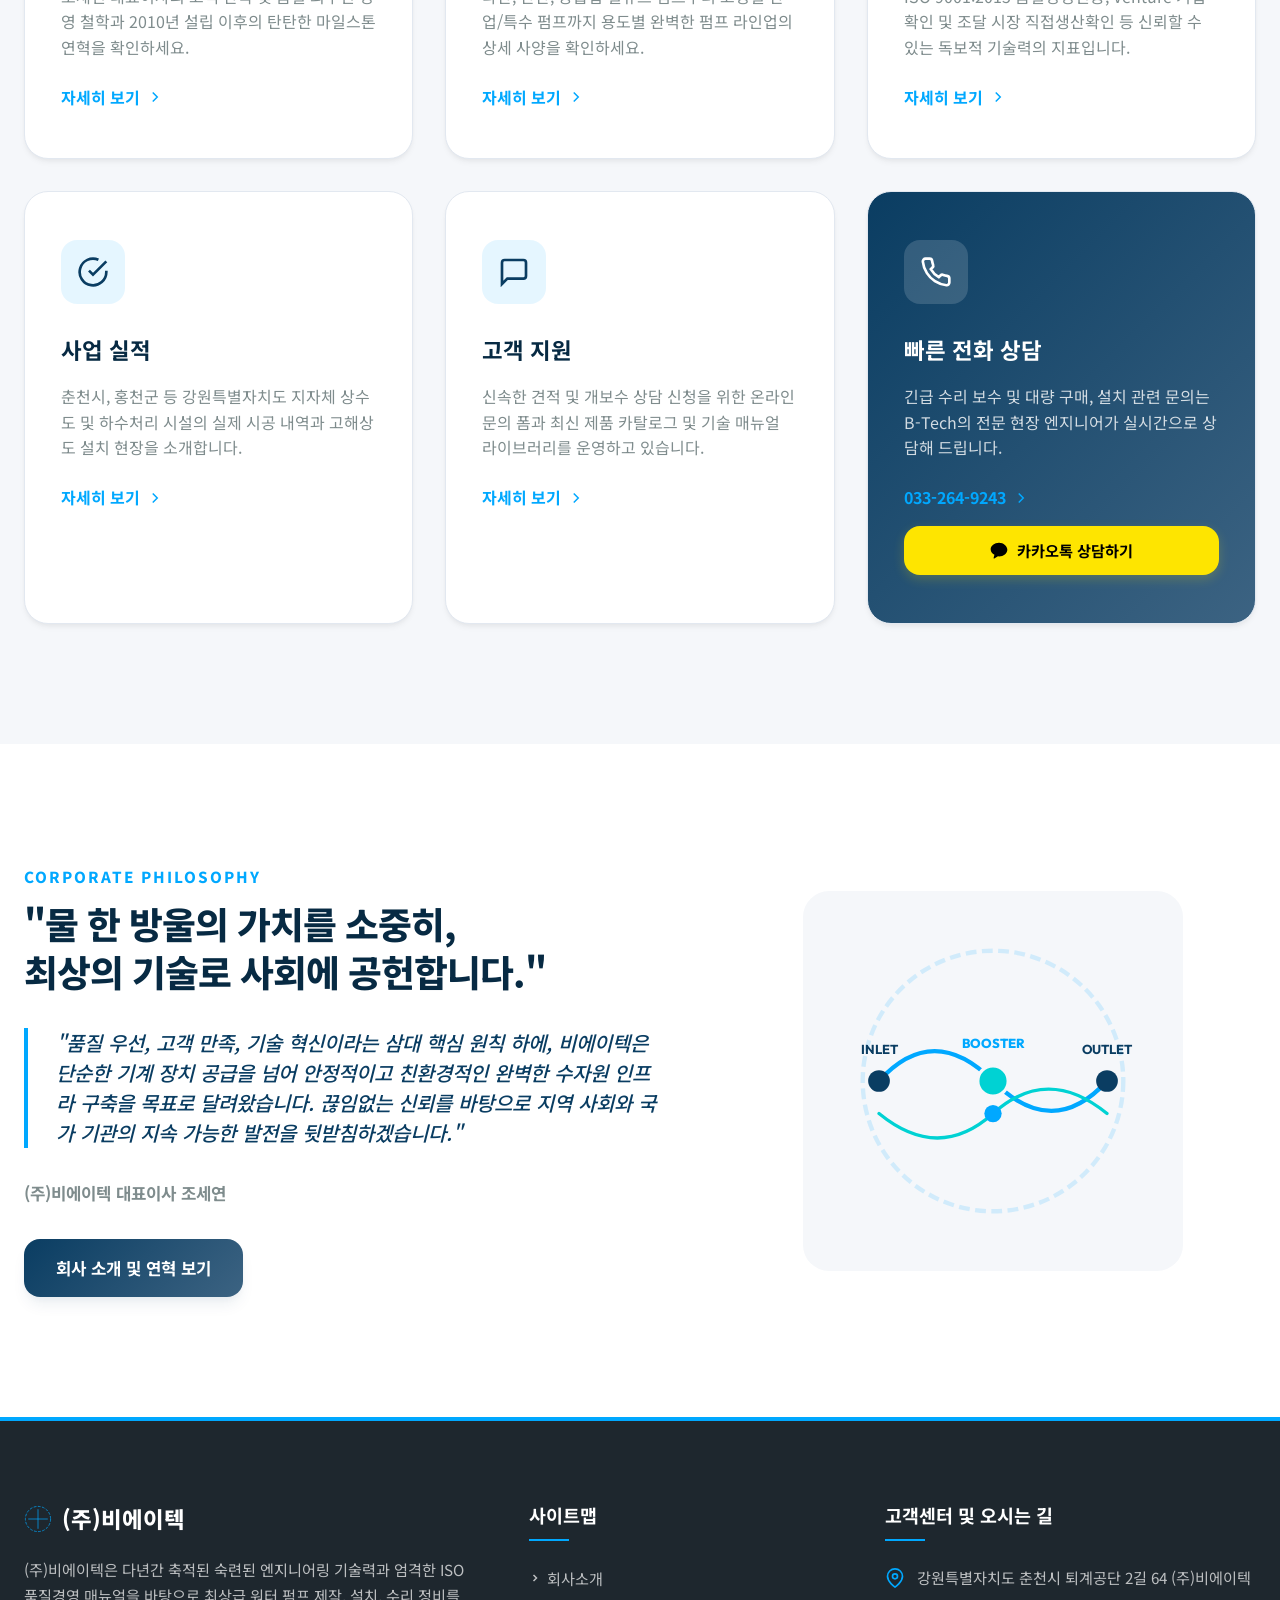
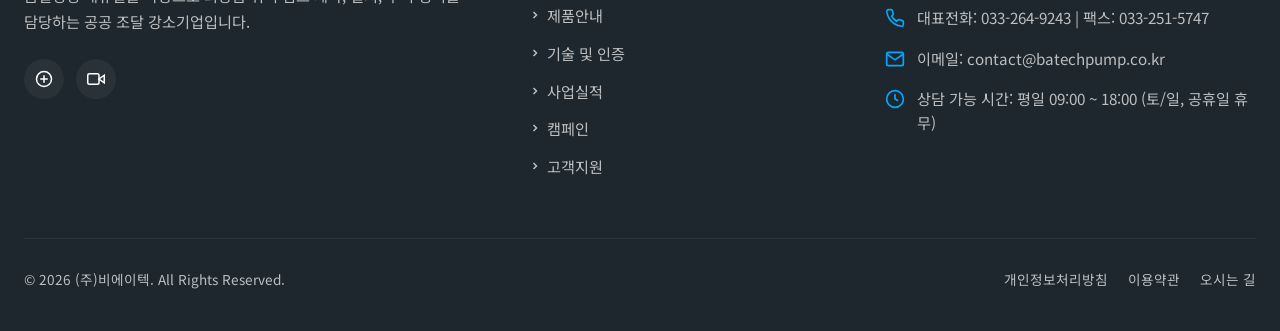
==== commit d1bccdcc: "커밋" ====
--- a/index.html
+++ b/index.html
@@ -1,4 +1,4 @@
-﻿<!DOCTYPE html>
+<!DOCTYPE html>
 <html lang="ko">
 <head>
   <meta charset="UTF-8">
@@ -203,7 +203,15 @@
           </div>
           <h3 class="feature-card-title" style="color: var(--text-light);">빠른 전화 상담</h3>
           <p class="feature-card-desc" style="color: rgba(255, 255, 255, 0.8);">긴급 수리 보수 및 대량 구매, 설치 관련 문의는 B-Tech의 전문 현장 엔지니어가 실시간으로 상담해 드립니다.</p>
-          <a href="tel:033-264-9243" class="feature-card-link" style="color: var(--accent-color);">033-264-9243 <svg viewBox="0 0 24 24"><polyline points="9 18 15 12 9 6"/></svg></a>
+          <div style="display: flex; flex-direction: column; gap: 16px; align-items: flex-start; margin-top: auto;">
+            <a href="tel:033-264-9243" class="feature-card-link" style="color: var(--accent-color);">033-264-9243 <svg viewBox="0 0 24 24"><polyline points="9 18 15 12 9 6"/></svg></a>
+            <a href="http://pf.kakao.com/_AeHXX/chat" target="_blank" rel="noopener noreferrer" class="btn-kakaotalk" id="kakaotalk-counsel-btn" style="width: 100%; box-sizing: border-box;">
+              <svg viewBox="0 0 24 24" fill="currentColor">
+                <path d="M12,2C6.5,2,2,5.6,2,10c0,2.8,1.8,5.3,4.5,6.6l-1,3.7c-0.1,0.5,0.4,0.9,0.9,0.7l4.3-2.6c0.4,0.1,0.8,0.1,1.3,0.1c5.5,0,10-3.6,10-8S17.5,2,12,2z"/>
+              </svg>
+              카카오톡 상담하기
+            </a>
+          </div>
         </div>
       </div>
     </div>
--- a/style.css
+++ b/style.css
@@ -3169,3 +3169,152 @@
     text-align: left;
   }
 }
+
+/* --- KakaoTalk Consultation Elements --- */
+
+/* Base KakaoTalk Button */
+.btn-kakaotalk {
+  background-color: #FEE500;
+  color: #000000 !important;
+  font-weight: 700;
+  border-radius: var(--radius-md, 8px);
+  padding: 12px 24px;
+  display: inline-flex;
+  align-items: center;
+  justify-content: center;
+  gap: 8px;
+  text-decoration: none;
+  font-size: 0.95rem;
+  box-shadow: 0 4px 12px rgba(254, 229, 0, 0.2);
+  transition: transform 0.25s ease, background-color 0.25s ease, box-shadow 0.25s ease;
+  border: none;
+  cursor: pointer;
+}
+
+.btn-kakaotalk:hover {
+  background-color: #FADA0A;
+  transform: translateY(-2px);
+  box-shadow: 0 6px 16px rgba(254, 229, 0, 0.4);
+}
+
+.btn-kakaotalk:active {
+  transform: translateY(0);
+}
+
+.btn-kakaotalk svg {
+  width: 20px;
+  height: 20px;
+  flex-shrink: 0;
+}
+
+/* Floating KakaoTalk Button */
+.floating-kakao {
+  position: fixed;
+  right: 32px;
+  bottom: 32px;
+  width: 60px;
+  height: 60px;
+  background-color: #FEE500;
+  color: #000000 !important;
+  border-radius: 50%;
+  display: flex;
+  align-items: center;
+  justify-content: center;
+  box-shadow: 0 8px 24px rgba(0, 0, 0, 0.15), 0 2px 8px rgba(0, 0, 0, 0.1);
+  z-index: 1000;
+  text-decoration: none;
+  transition: transform 0.3s cubic-bezier(0.175, 0.885, 0.32, 1.275), background-color 0.25s ease, box-shadow 0.3s ease;
+  animation: floatPulse 3s infinite ease-in-out;
+}
+
+.floating-kakao:hover {
+  background-color: #FADA0A;
+  transform: scale(1.1) translateY(-3px);
+  box-shadow: 0 12px 28px rgba(0, 0, 0, 0.2), 0 4px 12px rgba(0, 0, 0, 0.15);
+}
+
+.floating-kakao svg {
+  width: 28px;
+  height: 28px;
+}
+
+@keyframes floatPulse {
+  0% {
+    transform: translateY(0);
+    box-shadow: 0 8px 24px rgba(0, 0, 0, 0.15), 0 2px 8px rgba(0, 0, 0, 0.1);
+  }
+  50% {
+    transform: translateY(-8px);
+    box-shadow: 0 16px 28px rgba(0, 0, 0, 0.2), 0 4px 12px rgba(0, 0, 0, 0.1);
+  }
+  100% {
+    transform: translateY(0);
+    box-shadow: 0 8px 24px rgba(0, 0, 0, 0.15), 0 2px 8px rgba(0, 0, 0, 0.1);
+  }
+}
+
+/* FAQ Callout CTA */
+.faq-cta {
+  margin-top: 56px;
+  text-align: center;
+  background-color: var(--bg-white);
+  padding: 48px 32px;
+  border-radius: var(--radius-lg);
+  border: 1px solid var(--border-color);
+  box-shadow: var(--shadow-sm);
+  transition: transform 0.3s ease, box-shadow 0.3s ease;
+}
+
+.faq-cta:hover {
+  transform: translateY(-4px);
+  box-shadow: var(--shadow-md);
+  border-color: var(--primary-light);
+}
+
+.faq-cta h3 {
+  font-size: 1.6rem;
+  font-weight: 800;
+  color: var(--primary-dark);
+  margin-bottom: 12px;
+}
+
+.faq-cta p {
+  color: var(--text-muted);
+  font-size: 1.05rem;
+  margin-bottom: 28px;
+}
+
+.faq-cta .btn-kakaotalk {
+  padding: 14px 32px;
+  font-size: 1.05rem;
+}
+
+/* Adjustments for mobile responsive */
+@media (max-width: 768px) {
+  .floating-kakao {
+    right: 20px;
+    bottom: 20px;
+    width: 52px;
+    height: 52px;
+  }
+  
+  .floating-kakao svg {
+    width: 24px;
+    height: 24px;
+  }
+  
+  .faq-cta {
+    padding: 36px 20px;
+    margin-top: 40px;
+  }
+  
+  .faq-cta h3 {
+    font-size: 1.35rem;
+  }
+  
+  .faq-cta p {
+    font-size: 0.95rem;
+    margin-bottom: 20px;
+  }
+}
+
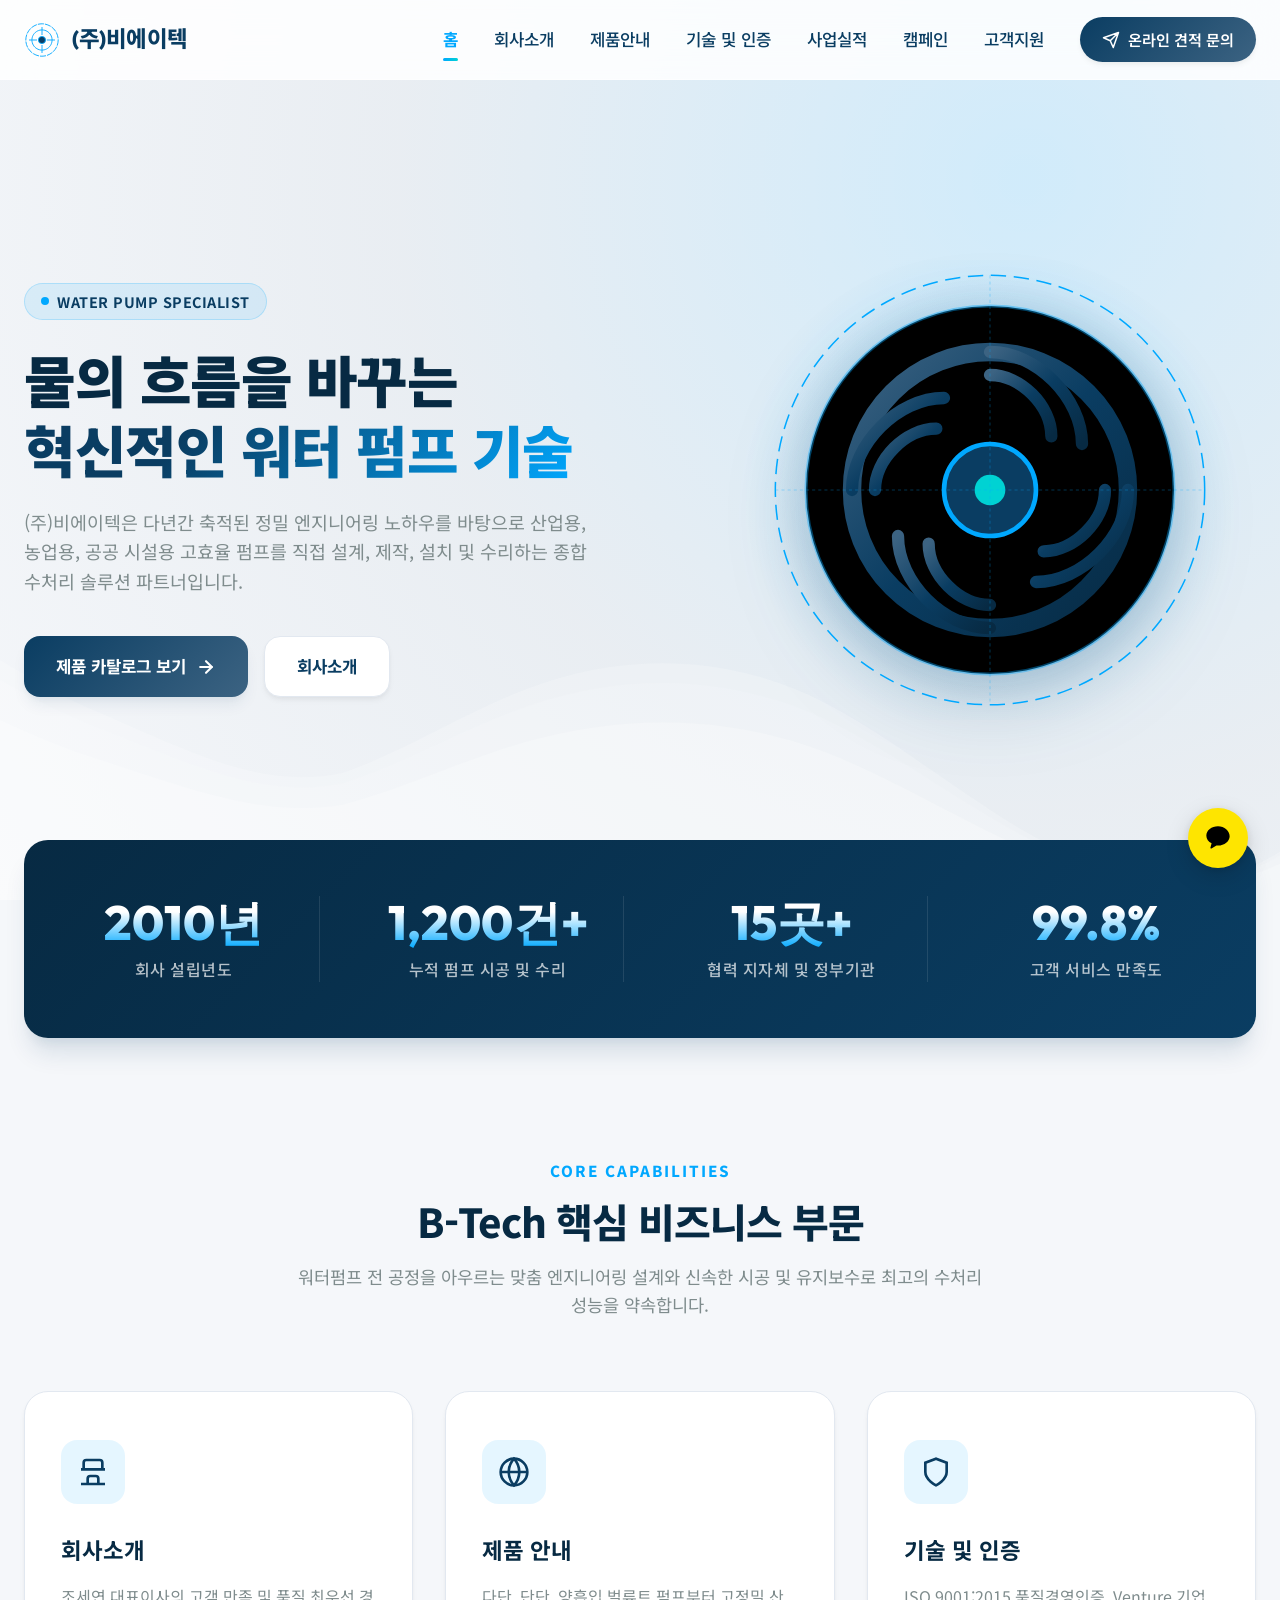
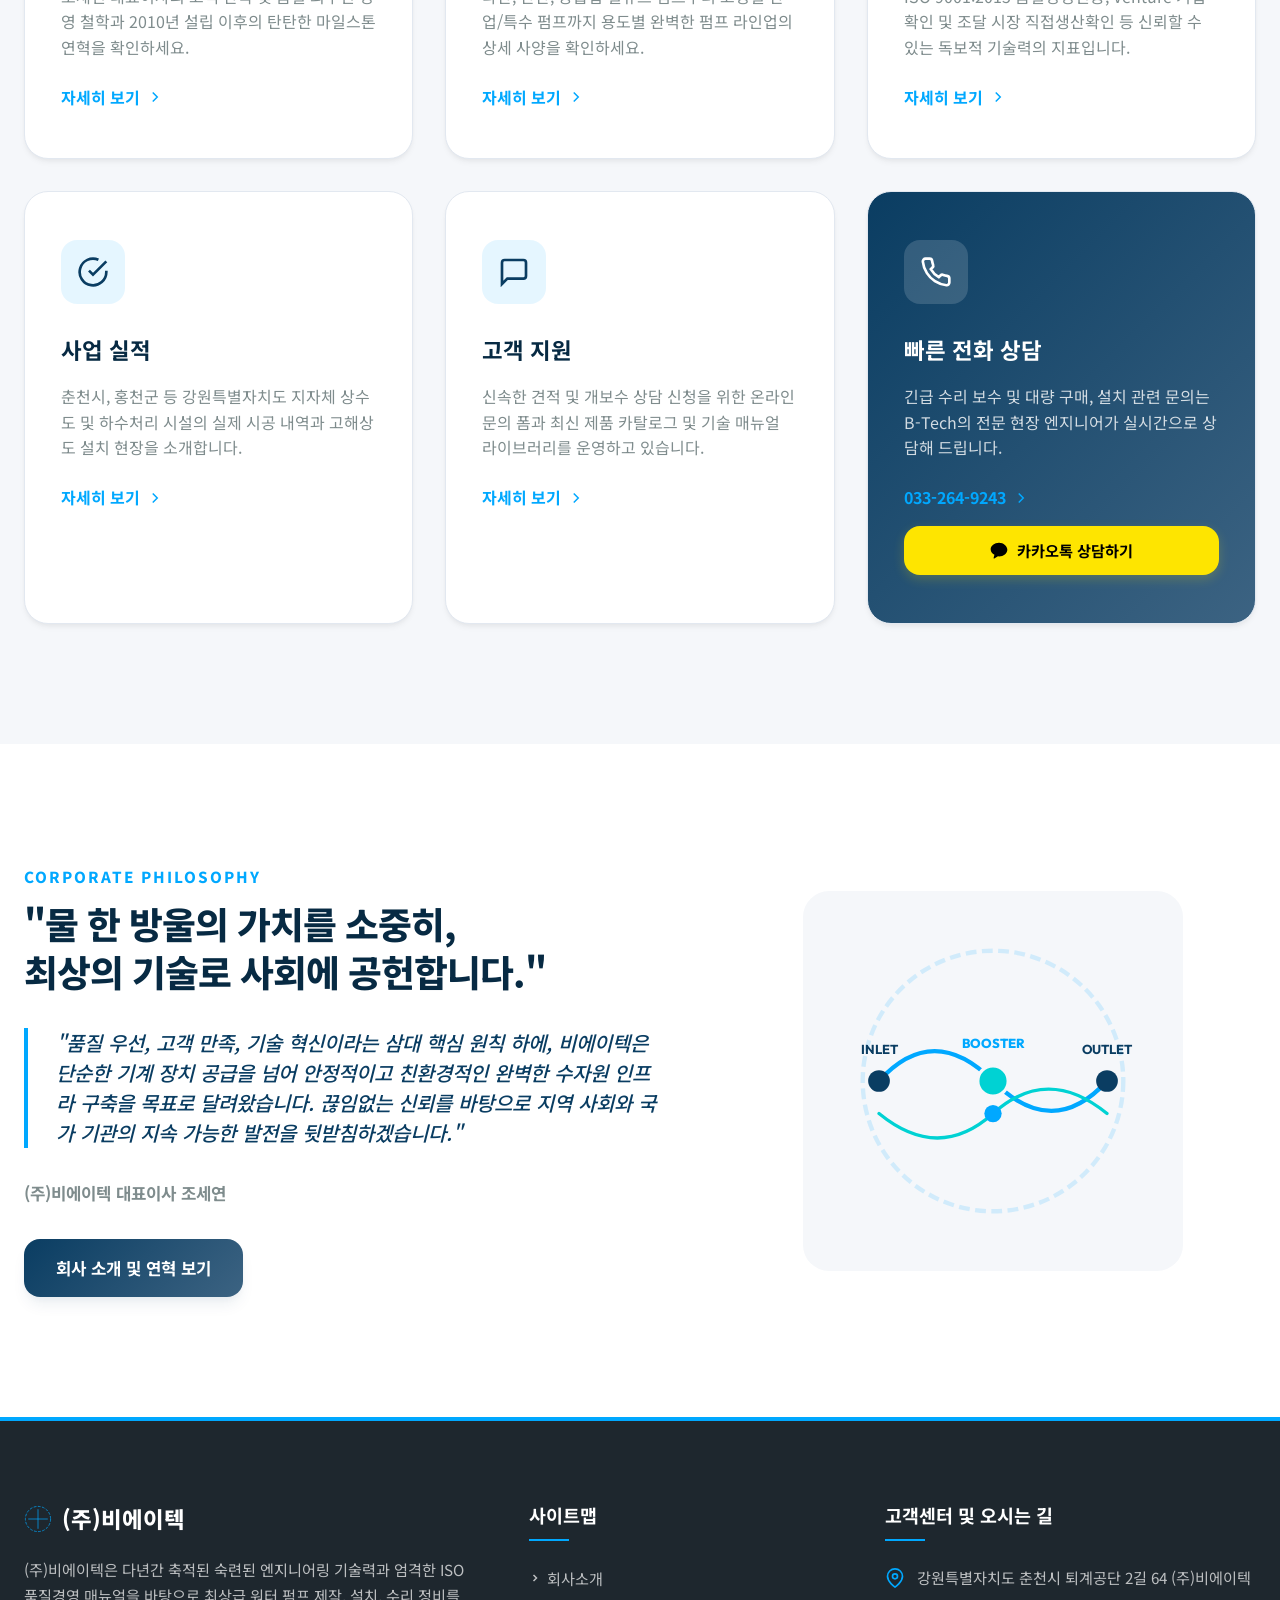
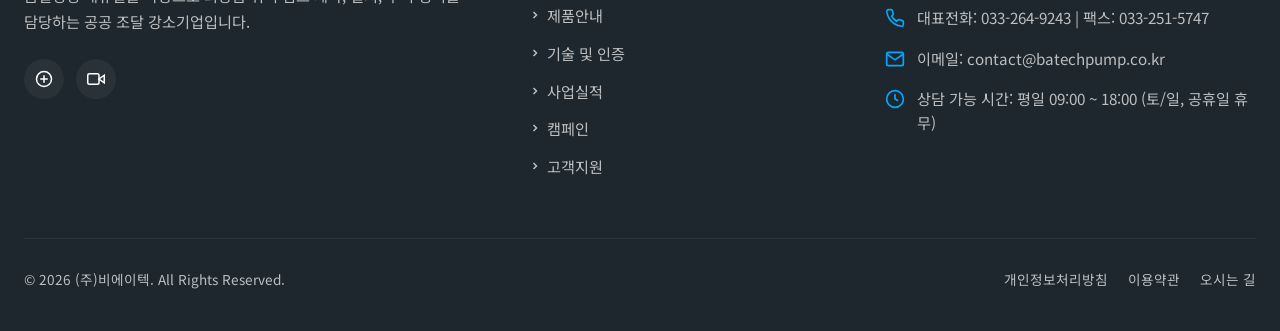
==== commit 3d6ab150: "커밋" ====
--- a/index.html
+++ b/index.html
@@ -68,7 +68,7 @@
             제품 카탈로그 보기
             <svg viewBox="0 0 24 24" width="20" height="20" fill="none" stroke="currentColor" stroke-width="2.5" stroke-linecap="round" stroke-linejoin="round"><line x1="5" y1="12" x2="19" y2="12"/><polyline points="12 5 19 12 12 19"/></svg>
           </a>
-          <a href="company.html" class="btn btn-secondary" id="hero-btn-company">기업 소개</a>
+          <a href="company.html" class="btn btn-secondary" id="hero-btn-company">회사소개</a>
         </div>
       </div>
       
@@ -151,7 +151,7 @@
           <div class="feature-icon-wrapper">
             <svg viewBox="0 0 24 24"><path d="M3 21h18M3 10h18M5 10V5a2 2 0 0 1 2-2h10a2 2 0 0 1 2 2v5M8 21v-4a2 2 0 0 1 2-2h4a2 2 0 0 1 2 2v4"/></svg>
           </div>
-          <h3 class="feature-card-title">기업 소개</h3>
+          <h3 class="feature-card-title">회사소개</h3>
           <p class="feature-card-desc">조세연 대표이사의 고객 만족 및 품질 최우선 경영 철학과 2010년 설립 이후의 탄탄한 마일스톤 연혁을 확인하세요.</p>
           <a href="company.html" class="feature-card-link">자세히 보기 <svg viewBox="0 0 24 24"><polyline points="9 18 15 12 9 6"/></svg></a>
         </div>
--- a/style.css
+++ b/style.css
@@ -3318,3 +3318,233 @@
   }
 }
 
+/* --- Pump Operation Simulation Styles --- */
+.sim-tab-btn {
+  background-color: var(--bg-white);
+  color: var(--primary-color);
+  border: 1px solid var(--border-color);
+}
+
+.sim-tab-btn:hover:not(.active) {
+  background-color: var(--bg-color);
+  border-color: var(--primary-light);
+}
+
+.sim-tab-btn.active {
+  color: var(--text-light) !important;
+  background: linear-gradient(135deg, var(--primary-color) 0%, var(--primary-light) 100%);
+  border-color: transparent;
+  box-shadow: var(--shadow-md);
+}
+
+.sim-tab-btn.active svg {
+  transform: translateX(4px);
+}
+
+.sim-tab-btn svg {
+  transition: transform 0.25s ease;
+}
+
+@media (max-width: 991px) {
+  .sim-container {
+    grid-template-columns: 1fr !important;
+  }
+  .sim-tabs {
+    flex-direction: row !important;
+    overflow-x: auto;
+    padding-bottom: 8px;
+  }
+  .sim-tab-btn {
+    flex: 0 0 220px;
+  }
+}
+
+/* SVG Animations */
+.flow-anim-in {
+  stroke-dashoffset: 100;
+  animation: dashFlow 3s linear infinite;
+}
+.flow-anim-out {
+  stroke-dashoffset: 100;
+  animation: dashFlow 3s linear infinite;
+}
+@keyframes dashFlow {
+  to {
+    stroke-dashoffset: 0;
+  }
+}
+.bladder-anim {
+  animation: compressBladder 4s ease-in-out infinite;
+  transform-origin: 200px 90px;
+}
+@keyframes compressBladder {
+  0%, 100% {
+    transform: scaleY(1);
+  }
+  50% {
+    transform: scaleY(0.75);
+  }
+}
+.tank-water-anim {
+  animation: fillWater 4s ease-in-out infinite;
+  transform-origin: 200px 170px;
+}
+@keyframes fillWater {
+  0%, 100% {
+    transform: scaleY(0.9);
+  }
+  50% {
+    transform: scaleY(1.1);
+  }
+}
+
+.sub-flow-anim {
+  stroke-dashoffset: 100;
+  animation: dashFlow 2s linear infinite;
+}
+.spin-anim {
+  animation: spin 0.5s linear infinite;
+  transform-origin: center;
+}
+@keyframes spin {
+  100% {
+    transform: rotate(360deg);
+  }
+}
+.suction-particles {
+  stroke-dashoffset: 50;
+  animation: dashFlow 1.5s linear infinite;
+}
+
+.sludge-ball-1 {
+  animation: sludgeMove1 2.5s infinite linear;
+}
+.sludge-ball-2 {
+  animation: sludgeMove2 2.5s infinite linear 0.8s;
+}
+.sludge-ball-3 {
+  animation: sludgeMove3 2.5s infinite linear 1.6s;
+}
+
+@keyframes sludgeMove1 {
+  0% { transform: translate(-80px, 30px); opacity: 0; }
+  10% { opacity: 1; }
+  40% { transform: translate(-30px, 40px); }
+  60% { transform: translate(10px, 10px); }
+  80% { transform: translate(-50px, -70px); }
+  95% { opacity: 1; }
+  100% { transform: translate(-100px, -150px); opacity: 0; }
+}
+
+@keyframes sludgeMove2 {
+  0% { transform: translate(-90px, 0px); opacity: 0; }
+  10% { opacity: 1; }
+  45% { transform: translate(-20px, 50px); }
+  65% { transform: translate(20px, -20px); }
+  85% { transform: translate(-70px, -80px); }
+  95% { opacity: 1; }
+  100% { transform: translate(-100px, -150px); opacity: 0; }
+}
+
+@keyframes sludgeMove3 {
+  0% { transform: translate(-40px, 60px); opacity: 0; }
+  10% { opacity: 1; }
+  40% { transform: translate(0px, 20px); }
+  60% { transform: translate(-40px, -40px); }
+  80% { transform: translate(-60px, -100px); }
+  95% { opacity: 1; }
+  100% { transform: translate(-100px, -150px); opacity: 0; }
+}
+
+.rotor-wobble {
+  animation: wobble 1s infinite linear;
+}
+@keyframes wobble {
+  0% { transform: translateY(-4px); }
+  50% { transform: translateY(4px); }
+  100% { transform: translateY(-4px); }
+}
+.cavity-fluid {
+  animation: cavityMove 2s infinite linear;
+}
+@keyframes cavityMove {
+  0% { transform: translateX(80px); }
+  100% { transform: translateX(0px); }
+}
+
+.diaphragm-flex {
+  animation: flexDiaphragm 2s infinite ease-in-out;
+  transform-origin: 140px 150px;
+}
+@keyframes flexDiaphragm {
+  0%, 100% {
+    transform: scaleX(1);
+  }
+  50% {
+    transform: scaleX(1.3);
+  }
+}
+.valve-suction {
+  animation: suctionValve 2s infinite ease-in-out;
+}
+@keyframes suctionValve {
+  0%, 100% { transform: translateY(0); }
+  25% { transform: translateY(-8px); }
+  50%, 75% { transform: translateY(0); }
+}
+.valve-discharge {
+  animation: dischargeValve 2s infinite ease-in-out;
+}
+@keyframes dischargeValve {
+  0%, 50%, 100% { transform: translateY(0); }
+  75% { transform: translateY(-8px); }
+}
+.dosing-drop-1 {
+  animation: squirt1 2s infinite ease-in-out;
+}
+.dosing-drop-2 {
+  animation: squirt2 2s infinite ease-in-out 0.2s;
+}
+@keyframes squirt1 {
+  0%, 70% { transform: translateY(50px) scale(0); opacity: 0; }
+  75% { opacity: 1; }
+  90% { transform: translateY(-30px) scale(1); opacity: 1; }
+  100% { transform: translateY(-50px) scale(0.5); opacity: 0; }
+}
+@keyframes squirt2 {
+  0%, 70% { transform: translateY(50px) scale(0); opacity: 0; }
+  75% { opacity: 1; }
+  90% { transform: translateY(-20px) scale(1.1); opacity: 1; }
+  100% { transform: translateY(-40px) scale(0.4); opacity: 0; }
+}
+
+.volute-flow-anim {
+  stroke-dashoffset: 200;
+  animation: dashFlow 2s linear infinite;
+}
+
+@media (max-width: 768px) {
+  .sim-top-split {
+    grid-template-columns: 1fr !important;
+  }
+  .sim-screen {
+    border-right: none !important;
+    border-bottom: 1px solid rgba(255, 255, 255, 0.1);
+  }
+}
+
+.philosophy-promises-grid {
+  display: grid;
+  grid-template-columns: repeat(3, 1fr);
+  gap: 32px;
+  border-top: 1px solid rgba(255, 255, 255, 0.1);
+  padding-top: 48px;
+}
+
+@media (max-width: 768px) {
+  .philosophy-promises-grid {
+    grid-template-columns: 1fr !important;
+    gap: 24px !important;
+  }
+}
+
